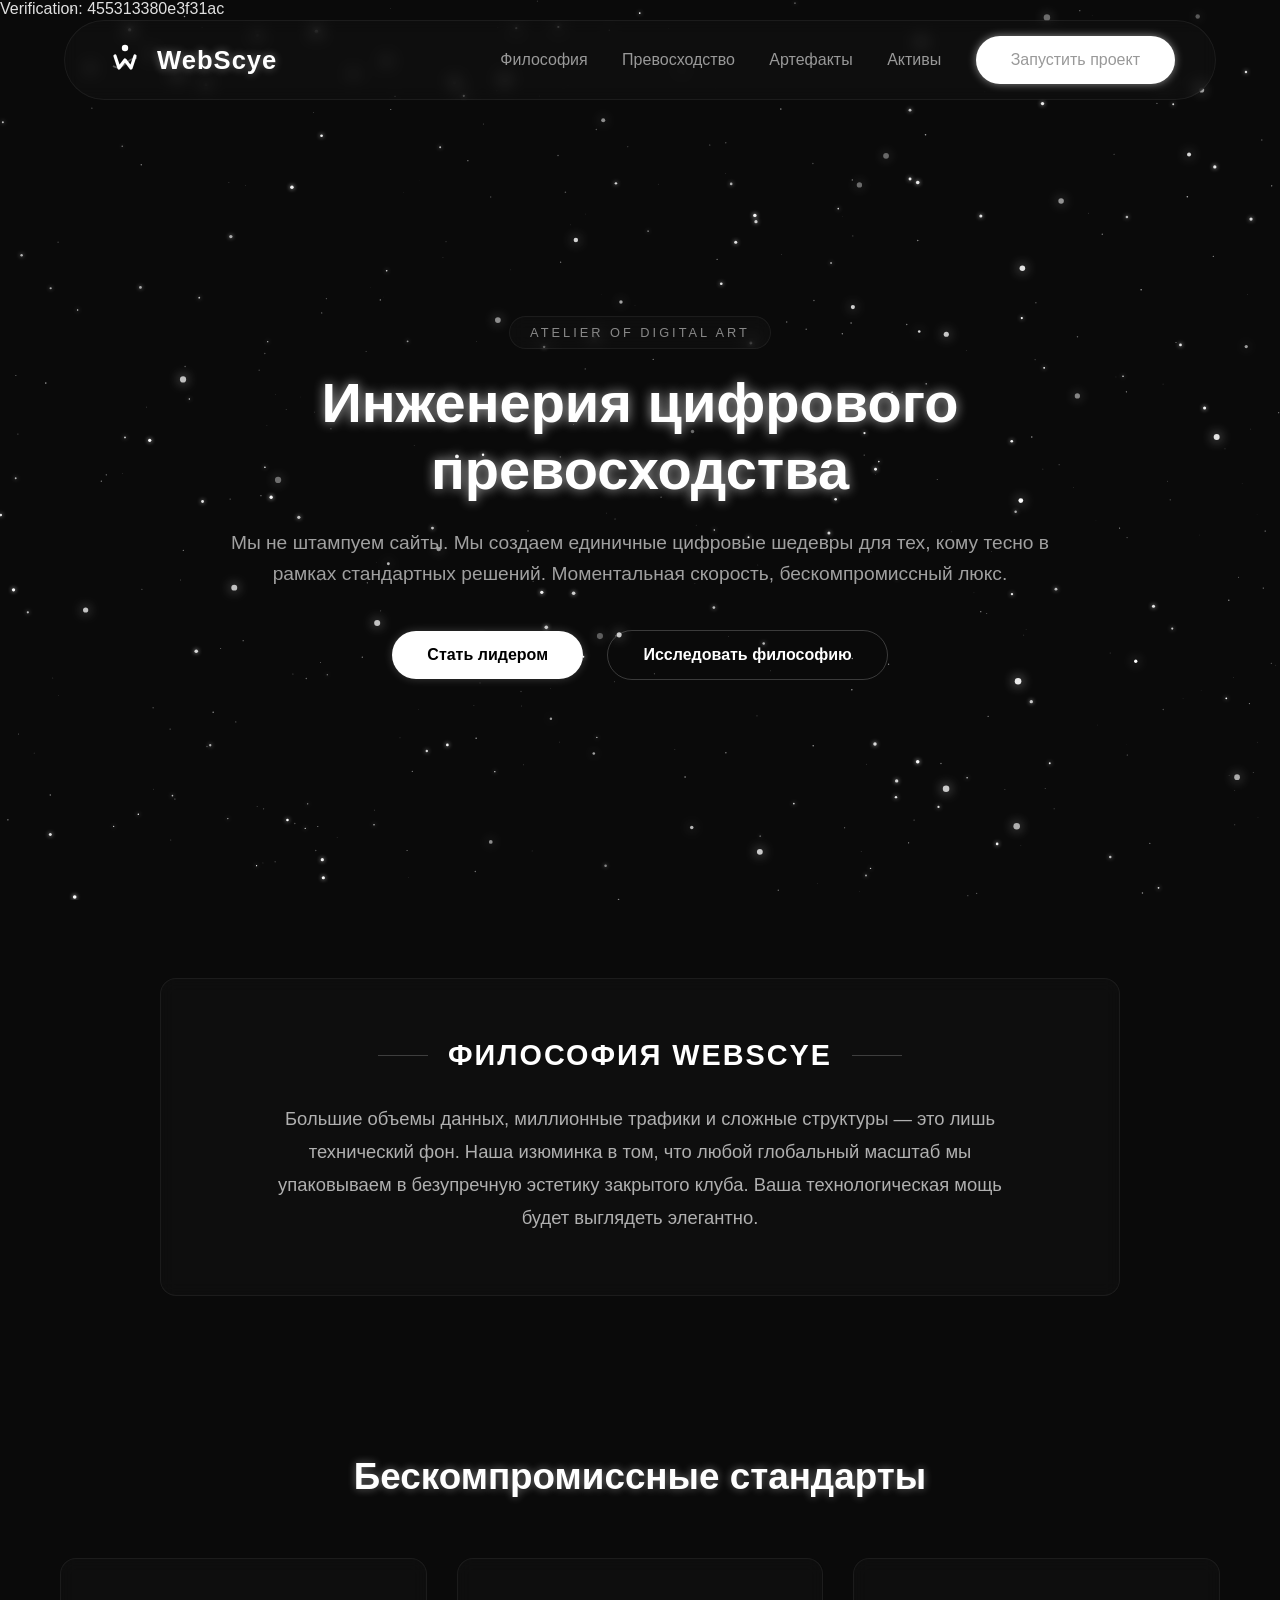
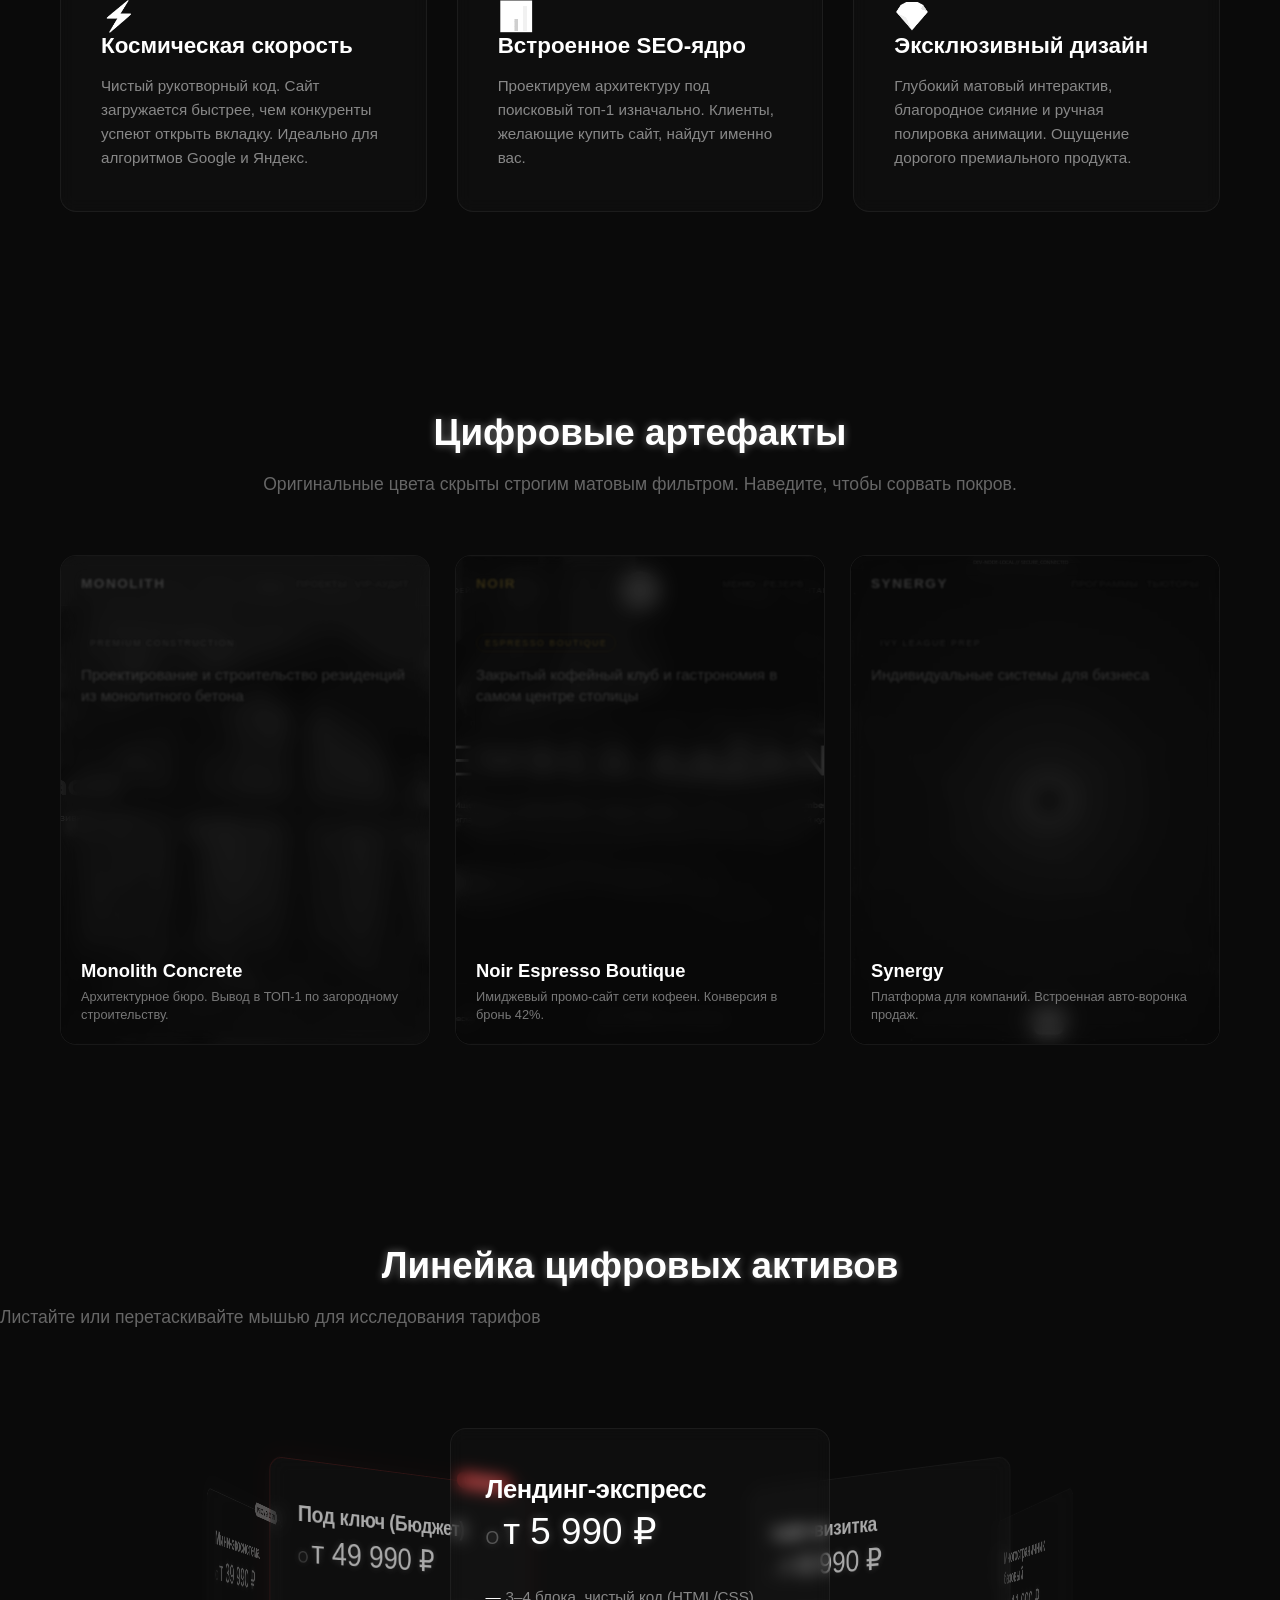
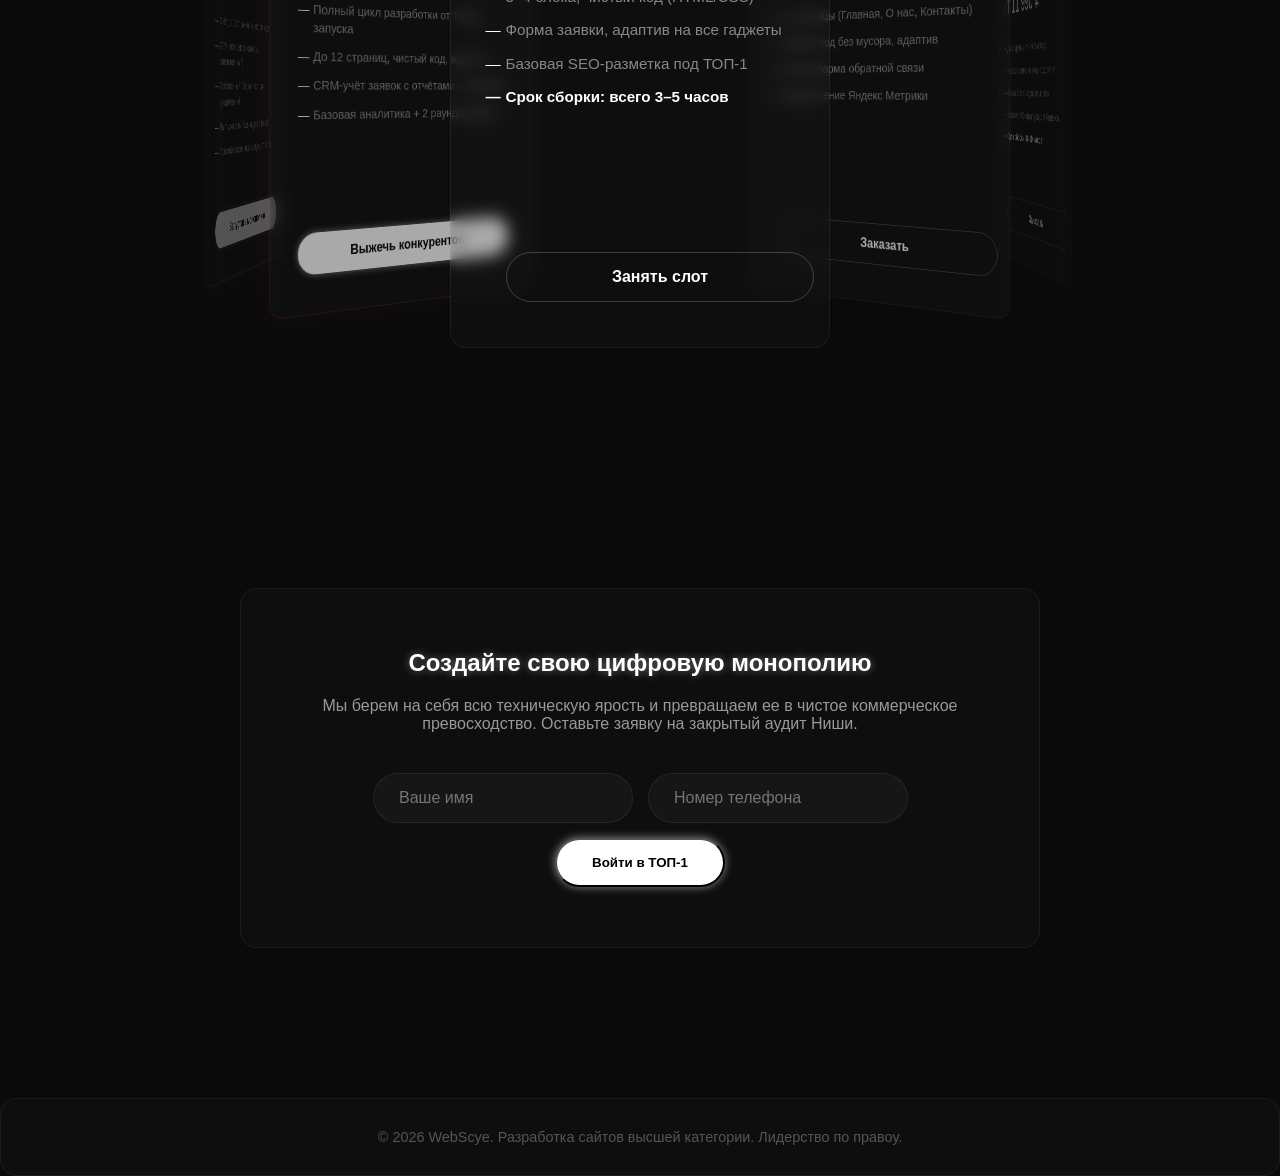
==== index.html @ 0b2039e9 "Update index.html" ====
<!DOCTYPE html>
<html lang="ru">
<head>
    <meta http-equiv="Content-Type" content="text/html; charset=UTF-8">
    <body>Verification: 455313380e3f31ac</body>
    <meta charset="UTF-8">
    <meta name="viewport" content="width=device-width, initial-scale=1.0">
    
    <!-- СВЕРХАГРЕССИВНАЯ SEO ОПТИМИЗАЦИЯ ДЛЯ ВЫХОДА В ТОП-1 -->
    <title>WebScye — Эксклюзивная Разработка Сайтов Premium Класса | Купить Сайт</title>
    <meta name="description" content="Хотите купить сайт люкс-уровня, который выведет вас в ТОП-1? WebScye создает сверхбыстрые, продающие экосистемы с эксклюзивным 3D-дизайном и встроенным SEO. Обойдите конкурентов прямо сейчас.">
    <meta name="keywords" content="купить сайт, заказать сайт, разработка сайтов, премиум веб студия, люкс сайт, WebScye, вебсайт цена, заказать продающий сайт">
    
    <!-- Open Graph для дорогого отображения ссылки в Telegram / WhatsApp -->
    <meta property="og:title" content="WebScye — Инженерия цифрового превосходства">
    <meta property="og:description" content="Штучная разработка сайтов high-end класса с гарантированным выходом в поисковые лидеры.">
    <meta property="og:image" content="https://unsplash.com">
    
    <link rel="stylesheet" href="style.css">
</head>
<body>

    <!-- Люксовый кастомный курсор "Световой Клинок и Черная Дыра" -->
    <div class="flare-cursor" id="singularityCursor">
        <div class="flare-core"></div>
        <div class="flare-spark"></div>
    </div>
    
    <!-- Контейнер для круговых матовых волн при кликах -->
    <div id="clickEffectsContainer"></div>

    <!-- Живой космический фон (управляется через JS) -->
    <canvas id="starsCanvas"></canvas>

    <!-- Фиксированная шапка сайта (Эффект матового стекла) -->
    <header class="header glass">
        <div class="logo-wrapper">
            <!-- Высокотехнологичный векторный логотип WebScye по вашему эскизу -->
            <svg class="logo-svg" viewBox="0 0 100 100" width="40" height="40">
                <circle cx="50" cy="20" r="8" fill="#fff" class="logo-dot" />
                <path d="M25,40 L35,70 L50,50 L65,70 L75,40" stroke="#fff" stroke-width="8" stroke-linecap="round" stroke-linejoin="round" fill="none" />
                <path d="M20,65 Q35,75 50,60 T80,45" stroke="rgba(255,255,255,0.3)" stroke-width="4" fill="none" />
            </svg>
            <span class="logo-text glow-text">WebScye</span>
        </div>
        <nav class="nav">
            <a href="#philosophy">Философия</a>
            <a href="#advantages">Превосходство</a>
            <a href="#portfolio">Артефакты</a>
            <a href="#pricing">Активы</a>
            <a href="#cta" class="btn btn-shiny">Запустить проект</a>
        </nav>
    </header>
    <main>
        <!-- ==========================================================================
           ГЛАВНЫЙ ЭКРАН (HERO SECTION) — ЗАХВАТ ВНИМАНИЯ
           ========================================================================== -->
        <section class="hero">
            <div class="hero-content">
                <span class="brand-badge glass">Atelier of Digital Art</span>
                <h1 class="glow-text-strong">Инженерия цифрового превосходства</h1>
                <p class="subtitle">Мы не штампуем сайты. Мы создаем единичные цифровые шедевры для тех, кому тесно в рамках стандартных решений. Моментальная скорость, бескомпромиссный люкс.</p>
                <div class="hero-buttons">
                    <a href="#cta" class="btn btn-main">Стать лидером</a>
                    <a href="#philosophy" class="btn btn-secondary">Исследовать философию</a>
                </div>
            </div>
        </section>

        <!-- ==========================================================================
           БЛОК-ИЗЮМИНКА: МАНИФЕСТ И МАСШТАБ СКВОЗЬ ПРИЗМУ ЛЮКСА
           ========================================================================== -->
        <section id="philosophy" class="philosophy-section">
            <div class="luxury-manifesto glass">
                <div class="manifesto-header">
                    <span class="line"></span>
                    <h2>Философия WebScye</h2>
                    <span class="line"></span>
                </div>
                <p class="manifesto-text">
                    Большие объемы данных, миллионные трафики и сложные структуры — это лишь технический фон. Наша изюминка в том, что любой глобальный масштаб мы упаковываем в безупречную эстетику закрытого клуба. Ваша технологическая мощь будет выглядеть элегантно.
                </p>
            </div>
        </section>

        <!-- ==========================================================================
           БЛОК ПРЕИМУЩЕСТВ — ДЕМОНСТРАЦИЯ ТЕХНИЧЕСКОГО ПРЕВОСХОДСТВА
           ========================================================================== -->
        <section id="advantages" class="advantages">
            <h2 class="glow-text section-title">Бескомпромиссные стандарты</h2>
            <div class="grid">
                <div class="card glass data-3d">
                    <div class="card-icon icon-bolt"></div>
                    <h3>Космическая скорость</h3>
                    <p>Чистый рукотворный код. Сайт загружается быстрее, чем конкуренты успеют открыть вкладку. Идеально для алгоритмов Google и Яндекс.</p>
                </div>
                <div class="card glass data-3d">
                    <div class="card-icon icon-chart"></div>
                    <h3>Встроенное SEO-ядро</h3>
                    <p>Проектируем архитектуру под поисковый топ-1 изначально. Клиенты, желающие купить сайт, найдут именно вас.</p>
                </div>
                <div class="card glass data-3d">
                    <div class="card-icon icon-diamond"></div>
                    <h3>Эксклюзивный дизайн</h3>
                    <p>Глубокий матовый интерактив, благородное сияние и ручная полировка анимации. Ощущение дорогого премиального продукта.</p>
                </div>
            </div>
        </section>

        <!-- ==========================================================================
           ИНТЕРАКТИВНАЯ ГАЛЕРЕЯ С ЖИВЫМИ МЕНЮ И КАРТИНКАМИ ЧЕРЕЗ SRC
           ========================================================================== -->
        <section id="portfolio" class="portfolio-section">
            <h2 class="glow-text section-title">Цифровые артефакты</h2>
            <p class="section-subtitle">Оригинальные цвета скрыты строгим матовым фильтром. Наведите, чтобы сорвать покров.</p>
            
            <div class="portfolio-grid vertical-luxury">
                
                <!-- КЕЙС 1: СТРОИТЕЛИ -->
                <div class="portfolio-item data-3d-portfolio">
                    <div class="portfolio-wrapper tall-card">
                        <!-- Фоновая картинка элитного дома -->
                        <img src="img/ск-вашдом Б 19850.png" alt="Строительство" class="portfolio-img">
                        <div class="gray-film"></div>
                        
                        <!-- Живое меню поверх картинки -->
                        <div class="live-menu-preview">
                            <div class="menu-demo-header">
                                <span class="demo-logo">MONOLITH</span>
                                <div class="demo-links">
                                    <span>Проекты</span>
                                    <span>VIP-Аудит</span>
                                </div>
                            </div>
                            <div class="menu-demo-body">
                                <span class="demo-tag">Premium Construction</span>
                                <h5>Проектирование и строительство резиденций из монолитного бетона</h5>
                                
                            </div>
                        </div>

                        <div class="portfolio-info">
                            <h4>Monolith Concrete</h4>
                            <p>Архитектурное бюро. Вывод в ТОП-1 по загородному строительству.</p>
                        </div>
                    </div>
                </div>

                <!-- КЕЙС 2: КАФЕ -->
                <div class="portfolio-item data-3d-portfolio">
                    <div class="portfolio-wrapper tall-card">
                        <!-- Фоновая картинка стильного интерьера кафе -->
                        <img src="img/кафе.png" alt="Кафе" class="portfolio-img">
                        <div class="gray-film"></div>
                        
                        <div class="live-menu-preview">
                            <div class="menu-demo-header">
                                <span class="demo-logo" style="color: #d4af37;">NOIR</span>
                                <div class="demo-links">
                                    <span>Меню</span>
                                    <span>Резерв</span>
                                </div>
                            </div>
                            <div class="menu-demo-body">
                                <span class="demo-tag" style="color: #d4af37; border-color: rgba(212,175,55,0.3);">Espresso Boutique</span>
                                <h5>Закрытый кофейный клуб и гастрономия в самом центре столицы</h5>
                                
                            </div>
                        </div>

                        <div class="portfolio-info">
                            <h4>Noir Espresso Boutique</h4>
                            <p>Имиджевый промо-сайт сети кофеен. Конверсия в бронь 42%.</p>
                        </div>
                    </div>
                </div>

                <!-- КЕЙС 3: РЕПЕТИТОРЫ -->
                <div class="portfolio-item data-3d-portfolio">
                    <div class="portfolio-wrapper tall-card">
                        <!-- Фоновая картинка учебного процесса/рабочего места люкс -->
                        <img src="img/система.png" alt="Репетиторы" class="portfolio-img">
                        <div class="gray-film"></div>
                        
                        <div class="live-menu-preview">
                            <div class="menu-demo-header">
                                <span class="demo-logo">SYNERGY</span>
                                <div class="demo-links">
                                    <span>Программы</span>
                                    <span>Тьюторы</span>
                                </div>
                            </div>
                            <div class="menu-demo-body">
                                <span class="demo-tag">Ivy League Prep</span>
                                <h5>Индивидуальные системы для бизнеса</h5>
                                
                            </div>
                        </div>

                        <div class="portfolio-info">
                            <h4>Synergy</h4>
                            <p>Платформа для компаний. Встроенная авто-воронка продаж.</p>
                        </div>
                    </div>
                </div>

            </div>
        </section>



              <!-- ==========================================================================
           3D-КАРУСЕЛЬ ЦЕН НА 10 УНИКАЛЬНЫХ ТАРИФОВ (БЮДЖЕТНАЯ СЕТКА)
           ========================================================================== -->
        <section id="pricing" class="pricing-section">
            <h2 class="glow-text section-title">Линейка цифровых активов</h2>
            <p class="section-subtitle">Листайте или перетаскивайте мышью для исследования тарифов</p>
            
            <div class="carousel-container">
                <div class="carousel-track" id="carouselTrack">
                    
                    <!-- Тариф 1 -->
                    <div class="price-card glass carousel-item">
                        <h3>Лендинг-экспресс</h3>
                        <div class="price-value">от 5 990 ₽</div>
                        <ul class="price-features">
                            <li>3–4 блока, чистый код (HTML/CSS)</li>
                            <li>Форма заявки, адаптив на все гаджеты</li>
                            <li>Базовая SEO‑разметка под ТОП-1</li>
                            <li style="color: #fff; font-weight: 600;">Срок сборки: всего 3–5 часов</li>
                        </ul>
                        <a href="#cta" class="btn btn-secondary">Занять слот</a>
                    </div>

                    <!-- Тариф 2 -->
                    <div class="price-card glass carousel-item">
                        <h3>Сайт‑визитка</h3>
                        <div class="price-value">от 8 990 ₽</div>
                        <ul class="price-features">
                            <li>3 страницы (Главная, О нас, Контакты)</li>
                            <li>Чистый код без мусора, адаптив</li>
                            <li>Умная форма обратной связи</li>
                            <li>Подключение Яндекс Метрики</li>
                        </ul>
                        <a href="#cta" class="btn btn-secondary">Заказать</a>
                    </div>

                    <!-- Тариф 3 -->
                    <div class="price-card glass carousel-item">
                        <h3>Многостраничник базовый</h3>
                        <div class="price-value">от 11 990 ₽</div>
                        <ul class="price-features">
                            <li>До 5 страниц на чистом коде</li>
                            <li>Удобное меню навигации, адаптив</li>
                            <li>Форма сбора входящих заявок</li>
                            <li>Базовая SEO‑структура для Яндекса</li>
                            <li style="color: #fff; font-weight: 600;">Срок сборки: 8–10 часов</li>
                        </ul>
                        <a href="#cta" class="btn btn-secondary">Заказать</a>
                    </div>

                    <!-- Тариф 4 -->
                    <div class="price-card glass carousel-item">
                        <h3>Лендинги 2 в 1</h3>
                        <div class="price-value">от 14 990 ₽</div>
                        <ul class="price-features">
                            <li>Два лендинга (по 3–4 экрана)</li>
                            <li>Чистый код, формы, адаптив</li>
                            <li>Раздельная базовая SEO‑разметка</li>
                            <li>Удобно под разные услуги/товары</li>
                        </ul>
                        <a href="#cta" class="btn btn-secondary">Заказать</a>
                    </div>

                    <!-- Тариф 5 -->
                    <div class="price-card glass carousel-item">
                        <h3>Каталог мини</h3>
                        <div class="price-value">от 17 990 ₽</div>
                        <ul class="price-features">
                            <li>До 20 карточек товаров или услуг</li>
                            <li>Умный мгновенный поиск по названию</li>
                            <li>Удобная постраничная пагинация</li>
                            <li>Выгрузка базы данных из Excel</li>
                            <li>Чистый кастомный код без тяжелых CMS</li>
                        </ul>
                        <a href="#cta" class="btn btn-secondary">Заказать</a>
                    </div>

                    <!-- Тариф 6 -->
                    <div class="price-card glass carousel-item">
                        <h3>Сайт + Простая CRM</h3>
                        <div class="price-value">от 21 990 ₽</div>
                        <ul class="price-features">
                            <li>Многостраничник до 7 страниц</li>
                            <li>Кастомный модуль учёта заявок</li>
                            <li>Сохранение базы лидов в JSON/CSV</li>
                            <li>Статусы «Новый/В работе/Готово»</li>
                            <li>Простая и понятная таблица отчёта</li>
                        </ul>
                        <a href="#cta" class="btn btn-secondary">Заказать</a>
                    </div>

                    <!-- Тариф 7 -->
                    <div class="price-card glass carousel-item">
                        <h3>Пакет 3 лендинга</h3>
                        <div class="price-value">от 26 990 ₽</div>
                        <ul class="price-features">
                            <li>Три лендинга (каждый по 3–4 экрана)</li>
                            <li>Кастомный чистый код, адаптив</li>
                            <li>Формы заявок, базовая SEO-оптимизация</li>
                            <li>Подключение систем веб-аналитики</li>
                        </ul>
                        <a href="#cta" class="btn btn-secondary">Заказать</a>
                    </div>

                    <!-- Тариф 8 -->
                    <div class="price-card glass carousel-item">
                        <h3>Сайт + Telegram</h3>
                        <div class="price-value">от 32 990 ₽</div>
                        <ul class="price-features">
                            <li>Многостраничник до 10 страниц</li>
                            <li>Прямая интеграция по API с Telegram</li>
                            <li>Уведомления о заявках падают в чат</li>
                            <li>Защита от дублей, простая логика</li>
                        </ul>
                        <a href="#cta" class="btn btn-secondary">Заказать</a>
                    </div>

                    <!-- Тариф 9 -->
                    <div class="price-card glass carousel-item premium-tier">
                        <div class="badge-exclusive">Рекомендуем</div>
                        <h3>Мини‑экосистема</h3>
                        <div class="price-value">от 39 990 ₽</div>
                        <ul class="price-features">
                            <li>Сайт до 10 страниц на чистом коде</li>
                            <li>CRM‑учёт заявок (статусы, ответственный)</li>
                            <li>Собственный Telegram‑бот для уведомлений</li>
                            <li>Выгрузка всей базы лидов в Excel</li>
                            <li>Простой встроенный модуль отчётов</li>
                        </ul>
                        <a href="#cta" class="btn btn-main">Запустить монополию</a>
                    </div>

                    <!-- Тариф 10 -->
                    <div class="price-card glass carousel-item Ultimate-tier">
                        <div class="badge-exclusive" style="background: #ff3333; color: #fff;">Ultimate</div>
                        <h3>Под ключ (Бюджет)</h3>
                        <div class="price-value">от 49 990 ₽</div>
                        <ul class="price-features">
                            <li>Полный цикл разработки от ТЗ до запуска</li>
                            <li>До 12 страниц, чистый код, адаптив</li>
                            <li>CRM‑учёт заявок с отчётами + Telegram</li>
                            <li>Базовая аналитика + 2 раунда правок</li>
                        </ul>
                        <a href="#cta" class="btn btn-shiny">Выжечь конкурентов</a>
                    </div>

                </div>
            </div>
        </section>


        <!-- ==========================================================================
           ПРОДАЮЩАЯ ФОРМА ЗАХВАТА ЗАЯВОК (CTA SECTION)
           ========================================================================== -->
        <section id="cta" class="cta-section">
            <div class="cta-box glass">
                <h2 class="glow-text">Создайте свою цифровую монополию</h2>
                <p>Мы берем на себя всю техническую ярость и превращаем ее в чистое коммерческое превосходство. Оставьте заявку на закрытый аудит Ниши.</p>
                <form class="cta-form" onsubmit="event.preventDefault(); alert('Ваш запрос принят. Наш ведущий архитектор свяжется с вами в течение часа.');">
                    <input type="text" placeholder="Ваше имя" required class="glass-input">
                    <input type="tel" placeholder="Номер телефона" required class="glass-input">
                    <button type="submit" class="btn btn-shiny">Войти в ТОП-1</button>
                </form>
            </div>
        </section>
    </main>

    <!-- ==========================================================================
       ПОДВАЛ САЙТА (FOOTER)
       ========================================================================== -->
    <footer class="footer glass">
        <p>&copy; 2026 WebScye. Разработка сайтов высшей категории. Лидерство по правоу.</p>
    </footer>

    <script src="script.js"></script>
</body>
</html>
---- style.css ----
/* ==========================================================================
   1. ГЛОБАЛЬНЫЕ ПРЕМИУМ-СТИЛИ И ПЕРЕМЕННЫЕ
   ========================================================================== */
:root {
    --bg-color: #0a0a0a;              /* Глубокий космический черный */
    --text-color: #e0e0e0;            /* Смягченный белый, чтобы глаза не уставали */
    --glass-bg: rgba(255, 255, 255, 0.02); /* Тончайшая основа матового стекла */
    --glass-border: rgba(255, 255, 255, 0.06); /* Едва заметные дорогие грани */
    --glow-color: rgba(255, 255, 255, 0.4);   /*尊贵柔 инерционное приглушенное сияние */
    --glow-strong: rgba(255, 255, 255, 0.65); /* Сияние для главных акцентов */
}

* {
    margin: 0;
    padding: 0;
    box-sizing: border-box;
    scroll-behavior: smooth;
    font-family: 'Segoe UI', Roboto, Helvetica, Arial, sans-serif;
}

body {
    background-color: var(--bg-color);
    color: var(--text-color);
    overflow-x: hidden;
}

/* ==========================================================================
   2. ЛЮКСОВЫЙ КУРСОР "СВЕТОВОЙ КЛИНОК" И ЭФФЕКТЫ КЛИКА
   ========================================================================== */
@media (pointer: fine) {
    body, a, button, input, .carousel-container, .card, .portfolio-item, .glass-input {
        cursor: none !important; /* На ПК отключаем стандартную стрелку Windows */
    }
}

.flare-cursor {
    position: fixed;
    top: 0;
    left: 0;
    width: 18px;
    height: 18px;
    z-index: 9999;
    pointer-events: none;
    opacity: 0;
    transform: translate(-50%, -50%);
    transition: opacity 0.3s ease, width 0.2s, height 0.2s;
    transform-origin: center center;
    will-change: transform, left, top;
}

/* Угольно-черное ядро-линза */
.flare-core {
    position: absolute;
    top: 0;
    left: 0;
    width: 100%;
    height: 100%;
    background: #000000;
    border: 1px solid rgba(255, 255, 255, 0.8);
    border-radius: 50%;
    box-shadow: 0 0 8px rgba(255, 255, 255, 0.2);
    transition: all 0.25s ease;
}

/* Центральная яркая искра */
.flare-spark {
    position: absolute;
    top: 50%;
    left: 50%;
    width: 4px;
    height: 4px;
    background: #ffffff;
    border-radius: 50%;
    transform: translate(-50%, -50%);
    box-shadow: 0 0 6px #fff, 0 0 12px #fff;
    transition: all 0.25s ease;
}

/* Наведение на кликабельные цели — превращение в ауру фокуса */
.flare-cursor.target-locked {
    width: 35px;
    height: 35px;
}
.flare-cursor.target-locked .flare-core {
    opacity: 0;
    transform: scale(0.5);
}
.flare-cursor.target-locked .flare-spark {
    width: 100%;
    height: 100%;
    background: rgba(255, 255, 255, 0.15);
    border: 1px solid rgba(255, 255, 255, 0.7);
    filter: drop-shadow(0 0 8px rgba(255,255,255,0.4));
}

/* Импульсная матовая волна прелома звезд при клике */
#clickEffectsContainer {
    position: fixed;
    top: 0;
    left: 0;
    width: 100%;
    height: 100%;
    z-index: 9998;
    pointer-events: none;
}
.click-circle-wave {
    position: absolute;
    border: 1px solid rgba(255, 255, 255, 0.4);
    background: rgba(255, 255, 255, 0.02);
    backdrop-filter: blur(3px);
    -webkit-backdrop-filter: blur(3px);
    border-radius: 50%;
    transform: translate(-50%, -50%) scale(0);
    animation: luxuryPulseCircle 0.7s cubic-bezier(0.1, 0.8, 0.25, 1) forwards;
}
@keyframes luxuryPulseCircle {
    0% { width: 0; height: 0; transform: translate(-50%, -50%) scale(0); opacity: 1; }
    100% { width: 160px; height: 160px; transform: translate(-50%, -50%) scale(1); opacity: 0; }
}

/* ==========================================================================
   3. КОНТРАСТНЫЙ КОСМИЧЕСКИЙ ФОН И МАТОВОЕ СТЕКЛО (GLASSMORPHISM)
   ========================================================================== */
#starsCanvas {
    position: fixed;
    top: 0;
    left: 0;
    width: 100%;
    height: 100%;
    z-index: -3;
    pointer-events: none;
    background: #0a0a0a;
}

.glass {
    background: var(--glass-bg);
    backdrop-filter: blur(8px);
    -webkit-backdrop-filter: blur(8px);
    border: 1px solid var(--glass-border);
    border-radius: 16px;
}

.glow-text {
    color: #ffffff;
    text-shadow: 0 0 8px var(--glow-color);
}

.glow-text-strong {
    color: #ffffff;
    text-shadow: 0 0 12px var(--glow-strong);
    font-size: 3.5rem;
    line-height: 1.2;
    font-weight: 800;
}

.brand-badge {
    display: inline-block;
    padding: 8px 20px;
    font-size: 0.8rem;
    text-transform: uppercase;
    letter-spacing: 3px;
    color: #888;
    border-radius: 30px;
    margin-bottom: 20px;
}

/* ==========================================================================
   4. СТРУКТУРНЫЕ КОМПОНЕНТЫ (ШАПКА, ГЛАВНЫЙ ЭКРАН, КНОПКИ)
   ========================================================================== */
.header {
    position: fixed;
    top: 20px;
    left: 50%;
    transform: translateX(-50%);
    width: 90%;
    max-width: 1200px;
    display: flex;
    justify-content: space-between;
    align-items: center;
    padding: 15px 40px;
    z-index: 100;
    border-radius: 50px;
}
.logo-wrapper { display: flex; align-items: center; gap: 12px; }
.logo-text { font-weight: 900; font-size: 1.6rem; letter-spacing: 1px; }
.nav a { color: #999; text-decoration: none; margin-left: 30px; transition: color 0.3s; font-weight: 500; }
.nav a:hover { color: #fff; text-shadow: 0 0 5px #fff; }

.hero { min-height: 100vh; display: flex; align-items: center; justify-content: center; text-align: center; padding: 120px 20px 60px 20px; }
.hero-content { max-width: 850px; }
.subtitle { font-size: 1.2rem; color: #a0a0a0; margin: 25px 0 40px 0; line-height: 1.6; }

/* Дорогие тяжелые кнопки */
.btn { display: inline-block; padding: 15px 35px; border-radius: 50px; text-decoration: none; font-weight: 600; transition: all 0.4s ease; }
.btn-main { background: #fff; color: #000; box-shadow: 0 0 10px rgba(255,255,255,0.2); }
.btn-main:hover { transform: translateY(-4px); box-shadow: 0 0 20px rgba(255,255,255,0.5); }
.btn-secondary { background: transparent; color: #fff; border: 1px solid rgba(255,255,255,0.2); margin-left: 20px; }
.btn-secondary:hover { background: rgba(255,255,255,0.03); border-color: rgba(255,255,255,0.6); transform: translateY(-4px); }
.btn-shiny { background: #fff; color: #000; box-shadow: 0 0 8px rgba(255,255,255,0.5); }
.btn-shiny:hover { box-shadow: 0 0 20px #fff; transform: scale(1.02); }

/* ==========================================================================
   5. МАНФЕСТ ФИЛОСОФИИ КЛУБА И 3D-ПРЕИМУЩЕСТВА
   ========================================================================== */
.philosophy-section { max-width: 1000px; margin: 0 auto; padding: 60px 20px; }
.luxury-manifesto { padding: 60px; text-align: center; }
.manifesto-header { display: flex; align-items: center; justify-content: center; gap: 20px; margin-bottom: 30px; }
.manifesto-header h2 { font-size: 1.8rem; text-transform: uppercase; letter-spacing: 2px; color: #fff; }
.manifesto-header .line { display: inline-block; width: 50px; height: 1px; background: rgba(255,255,255,0.2); }
.manifesto-text { font-size: 1.15rem; line-height: 1.8; color: #b0b0b0; max-width: 750px; margin: 0 auto; }

.advantages { max-width: 1200px; margin: 0 auto; padding: 100px 20px; }
.section-title { text-align: center; font-size: 2.3rem; margin-bottom: 60px; }
.grid { display: grid; grid-template-columns: repeat(auto-fit, minmax(300px, 1fr)); gap: 30px; }

.card { padding: 40px; text-align: left; transform-style: preserve-3d; perspective: 1000px; transition: border-color 0.3s; }
.card:hover { border-color: rgba(255,255,255,0.15); }
.card-icon::before { font-size: 1.8rem; color: #fff; filter: grayscale(1) brightness(2); }
.icon-bolt::before { content: '⚡'; } .icon-chart::before { content: '📊'; } .icon-diamond::before { content: '💎'; }
.card h3 { font-size: 1.4rem; margin-bottom: 15px; color: #fff; }
.card p { color: #888; line-height: 1.6; font-size: 0.95rem; }
/* ==========================================================================
   6. МАСШТАБНЫЕ ЛЮКС-МЕТРИКИ (ОГРАНИЧЕННЫЙ ДОСТУП)
   ========================================================================== */
.scale-section { 
    max-width: 1200px; 
    margin: 0 auto; 
    padding: 100px 20px; 
}
.scale-grid { 
    display: grid; 
    grid-template-columns: repeat(auto-fit, minmax(280px, 1fr)); 
    gap: 40px; 
    margin-top: 40px; 
}
.scale-item { 
    text-align: center; 
    border-right: 1px solid rgba(255,255,255,0.05); 
    padding: 20px; 
}
.scale-item:last-child { 
    border-right: none; 
}
.scale-number { 
    display: block; 
    font-size: 3.5rem; 
    font-weight: 300; 
    color: #fff; 
    text-shadow: 0 0 15px rgba(255,255,255,0.3); 
    margin-bottom: 15px; 
}
.scale-item h4 { 
    font-size: 1.1rem; 
    margin-bottom: 10px; 
    color: #fff; 
    text-transform: uppercase; 
    letter-spacing: 1px; 
}
.scale-item p { 
    color: #777; 
    font-size: 0.9rem; 
    line-height: 1.6; 
    max-width: 240px; 
    margin: 0 auto; 
}

/* ==========================================================================
   7. ГОРИЗОНТАЛЬНАЯ ГАЛЕРЕЯ ЖИВЫХ МЕНЮ (БОК О БОК)
   ========================================================================== */
.portfolio-section { 
    max-width: 1200px; 
    margin: 0 auto; 
    padding: 100px 20px; 
    text-align: center; 
}
.section-subtitle { 
    color: #666; 
    margin-top: -40px; 
    margin-bottom: 60px; 
    font-size: 1.1rem; 
}

/* Принудительно выстраиваем 3 карточки горизонтально в один ряд на ПК */
.portfolio-grid.vertical-luxury {
    display: grid;
    grid-template-columns: repeat(3, 1fr) !important; /* Ровно 3 колонки бок о бок */
    max-width: 1200px;
    margin: 0 auto;
    gap: 25px; /* Аккуратный зазор между боковыми гранями */
}

/* Изящные узкие и вытянутые пропорции глянцевого стиля */
.portfolio-wrapper.tall-card { 
    position: relative; 
    width: 100%; 
    height: 490px; /* Идеальная высота для горизонтального ряда */
    background: #0f0f0f; 
    border-radius: 16px; 
    overflow: hidden; 
    border: 1px solid rgba(255, 255, 255, 0.04); 
}

.portfolio-img { 
    width: 100%; 
    height: 100%; 
    object-fit: cover; 
    transition: transform 0.6s ease, filter 0.6s; 
    filter: grayscale(1); 
}

.gray-film { 
    position: absolute; 
    top: 0; 
    left: 0; 
    width: 100%; 
    height: 100%; 
    background: rgba(20, 20, 20, 0.4); 
    backdrop-filter: blur(10px) brightness(0.7); 
    -webkit-backdrop-filter: blur(10px) brightness(0.7); 
    transition: opacity 0.5s, backdrop-filter 0.5s; 
    z-index: 2; 
}

/* Интерактивные прототипы меню внутри портфолио */
.live-menu-preview {
    position: absolute;
    top: 0;
    left: 0;
    width: 100%;
    height: 100%;
    padding: 20px; /* Чуть уменьшили отступы для компактности в узких картах */
    display: flex;
    flex-direction: column;
    justify-content: flex-start;
    gap: 30px; /* Плотная сборка элементов */
    opacity: 0.15; 
    filter: blur(2px);
    transition: opacity 0.5s ease, filter 0.5s ease;
    z-index: 1;
}
.portfolio-item:hover .live-menu-preview { 
    opacity: 1; 
    filter: blur(0px); 
}

.menu-demo-header {
    display: flex;
    justify-content: space-between;
    align-items: center;
    border-bottom: 1px solid rgba(255,255,255,0.05);
    padding-bottom: 12px;
}
.demo-logo { font-weight: 800; font-size: 0.85rem; letter-spacing: 1.5px; }
.demo-links { display: flex; gap: 8px; }
.demo-links span { font-size: 0.6rem; color: #555; text-transform: uppercase; letter-spacing: 0.5px; }

.menu-demo-body { display: flex; flex-direction: column; align-items: flex-start; text-align: left; gap: 12px; }
.demo-tag { font-size: 0.55rem; text-transform: uppercase; letter-spacing: 1.5px; color: #888; border: 1px solid rgba(255,255,255,0.1); padding: 3px 8px; border-radius: 20px; }
.menu-demo-body h5 { font-size: 0.95rem; line-height: 1.4; color: #ccc; font-weight: 400; }
.demo-btn { background: transparent; border: 1px solid rgba(255,255,255,0.2); color: #fff; padding: 8px 16px; font-size: 0.7rem; border-radius: 30px; font-weight: 600; transition: all 0.3s; }
.demo-btn:hover { background: #fff; color: #000; transform: translateY(-2px); }

.build-menu { background: linear-gradient(180deg, #0f0f0f 0%, #141619 100%); }
.cafe-menu { background: linear-gradient(180deg, #0f0f0f 0%, #161410 100%); }
.tutor-menu { background: linear-gradient(180deg, #0f0f0f 0%, #111418 100%); }

.portfolio-info { position: absolute; bottom: 0; left: 0; width: 100%; padding: 20px; text-align: left; z-index: 3; transform: translateZ(20px); transition: transform 0.5s; }
.portfolio-info h4 { font-size: 1.15rem; color: #fff; margin-bottom: 6px; }
.portfolio-info p { color: #777; font-size: 0.8rem; line-height: 1.4; }

.portfolio-item:hover .portfolio-img { filter: grayscale(0); transform: scale(1.03); }
.portfolio-item:hover .gray-film { opacity: 0; backdrop-filter: blur(0px); -webkit-backdrop-filter: blur(0px); }
.portfolio-item:hover .portfolio-info { transform: translateZ(40px) translateY(-3px); }

/* Мобильный адаптив: на смартфонах они плавно перестроятся обратно в один вертикальный ряд */
@media (max-width: 992px) {
    .portfolio-grid.vertical-luxury { grid-template-columns: 1fr !important; max-width: 400px; }
    .portfolio-wrapper.tall-card { height: 460px; }
}

/* ==========================================================================
   8. ДИСЦИПЛИНИРОВАННЫЕ СТИЛИ 3D-КАРУСЕЛИ ЦЕН (БЕЗ ДЫР И ЗАЗОРОВ)
   ========================================================================== */
.pricing-section { width: 100%; max-width: 100vw; overflow: hidden; padding: 100px 0; position: relative; }
.carousel-container { width: 100%; height: 600px; display: flex; align-items: center; justify-content: center; position: relative; perspective: 1400px; cursor: grab; }
.carousel-container:active { cursor: grabbing; }
.carousel-track { position: absolute; display: flex; align-items: center; justify-content: center; width: 380px; height: 100%; transform-style: preserve-3d; transition: transform 0.5s cubic-bezier(0.165, 0.84, 0.44, 1); }

.carousel-item {
    position: absolute;
    width: 380px;
    padding: 45px 35px;
    height: 520px;
    display: flex;
    flex-direction: column;
    justify-content: flex-start !important; /* Намертво склеиваем элементы к верху */
    gap: 0px !important; /* Полное уничтожение автоматических зазоров flexbox */
    transform-style: preserve-3d;
    backface-visibility: hidden;
    transition: transform 0.5s cubic-bezier(0.165, 0.84, 0.44, 1), opacity 0.5s, border-color 0.3s;
    user-select: none;
}

.premium-tier { border-color: rgba(255, 255, 255, 0.2); box-shadow: 0 0 30px rgba(255, 255, 255, 0.04); }
.Ultimate-tier { border-color: rgba(255, 51, 51, 0.2); box-shadow: 0 0 30px rgba(255, 51, 51, 0.05); }
.badge-exclusive { position: absolute; top: -12px; right: 30px; background: #fff; color: #000; padding: 4px 12px; font-size: 0.7rem; text-transform: uppercase; font-weight: 700; letter-spacing: 1px; border-radius: 20px; z-index: 5; }

/* Склеенный с ценой заголовок тарифа */
.carousel-item h3 {
    font-size: 1.6rem;
    color: #ffffff;
    margin: 0 0 4px 0 !important; 
    padding: 0 !important;
    letter-spacing: -0.5px;
    line-height: 1.2;
}

/* Строгий блок стоимости */
.price-value {
    font-size: 2.3rem; 
    font-weight: 300;
    color: #ffffff;
    text-shadow: 0 0 10px rgba(255, 255, 255, 0.25);
    margin: 0 0 30px 0 !important; /* Отступ только снизу — до списка функций */
    padding: 0 !important;
    display: block;
    line-height: 1.3;
}

/* Маленькая элегантная серая приставка "от" */
.price-value::first-letter {
    font-size: 1.1rem;
    color: #555;
    text-transform: uppercase;
    font-weight: 400;
    margin-right: 4px;
}

.price-features {
    list-style: none;
    margin-bottom: auto !important; /* Умный маркер: сбрасывает кнопку строго в низ карты */
    padding: 0;
}
.price-features li {
    color: #888;
    margin-bottom: 12px;
    font-size: 0.95rem;
    position: relative;
    padding-left: 20px;
    line-height: 1.4;
}
.price-features li::before { content: '—'; position: absolute; left: 0; color: #fff; }

.carousel-item .btn {
    width: 100%;
    text-align: center;
    margin-top: 20px;
}

/* ==========================================================================
   9. ФОРМА ЗАХВАТА, ПОДВАЛ И МОБИЛЬНАЯ АДАПТИВНОСТЬ
   ========================================================================== */
.cta-section { max-width: 1200px; margin: 0 auto; padding: 100px 20px; }
.cta-box { padding: 60px; text-align: center; max-width: 800px; margin: 0 auto; }
.cta-box p { margin: 20px 0 40px 0; color: #999; }
.cta-form { display: flex; gap: 15px; justify-content: center; flex-wrap: wrap; }
.glass-input { background: rgba(255,255,255,0.02); border: 1px solid rgba(255,255,255,0.08); backdrop-filter: blur(5px); padding: 15px 25px; border-radius: 50px; color: #fff; font-size: 1rem; outline: none; min-width: 260px; transition: all 0.3s; }
.glass-input:focus { border-color: rgba(255,255,255,0.4); background: rgba(255,255,255,0.05); }

.footer { text-align: center; padding: 30px; margin-top: 50px; color: #555; font-size: 0.9rem; border-top: 1px solid rgba(255,255,255,0.05); }

@media (max-width: 768px) {
    .glow-text-strong { font-size: 2.2rem; }
    .header { padding: 15px 20px; }
    .nav a { display: none; }
    .nav a.btn { display: inline-block; margin: 0; }
    .hero-buttons { display: flex; flex-direction: column; gap: 15px; align-items: center; }
    .btn-secondary, .btn-main { width: 100%; margin-left: 0; }
    .scale-item { border-right: none; border-bottom: 1px solid rgba(255,255,255,0.05); padding-bottom: 40px; }
    .scale-item:last-child { border-bottom: none; }
    .luxury-manifesto { padding: 30px 20px; }
    .portfolio-grid.vertical-luxury { grid-template-columns: 1fr; }
    .portfolio-wrapper.tall-card { height: 460px; }
    .cta-form { flex-direction: column; }
    .glass-input { width: 100%; }
}
/* Картинка жестко растягивается на всю вытянутую карточку */
.portfolio-img { 
    position: absolute;
    top: 0;
    left: 0;
    width: 100%;
    height: 100%;
    object-fit: cover; 
    z-index: 0; /* Самый нижний слой внутри карты */
    transition: transform 0.6s ease, filter 0.6s; 
    filter: grayscale(1) brightness(0.4); /* Изначально затемняем, чтобы текст читался */
}

/* При наведении картинка становится сочной и цветной */
.portfolio-item:hover .portfolio-img { 
    filter: grayscale(0) brightness(0.6); 
    transform: scale(1.04); 
}

/* Меню позиционируется поверх картинки */
.live-menu-preview {
    position: absolute;
    top: 0;
    left: 0;
    width: 100%;
    height: 100%;
    padding: 20px; 
    display: flex;
    flex-direction: column;
    justify-content: flex-start;
    gap: 30px; 
    opacity: 0.2; /* Едва заметно под матовой серой пленкой */
    filter: blur(1px);
    transition: opacity 0.5s ease, filter 0.5s ease;
    z-index: 3; /* Выше картинки и выше серой пленки */
}

/* Обнуляем градиенты, так как теперь фоном служит картинка */
.build-menu, .cafe-menu, .tutor-menu { background: transparent !important; }
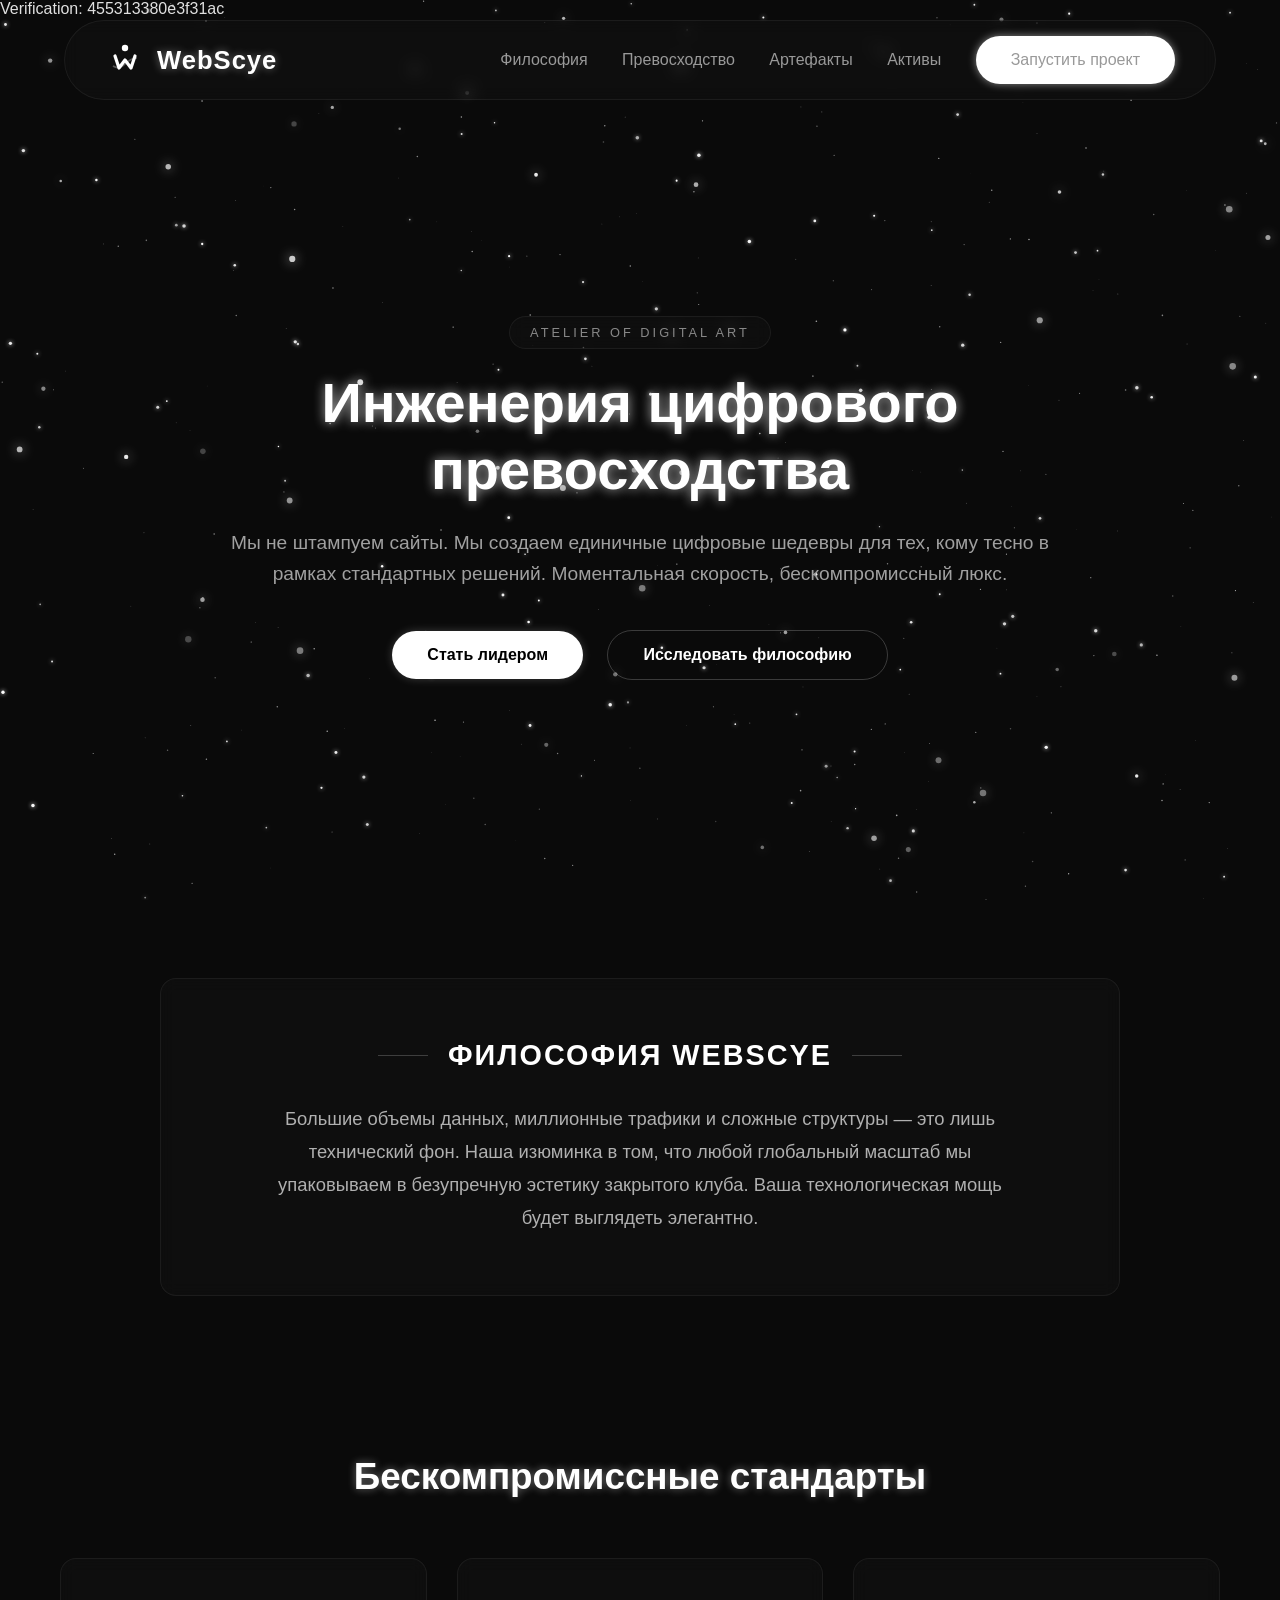
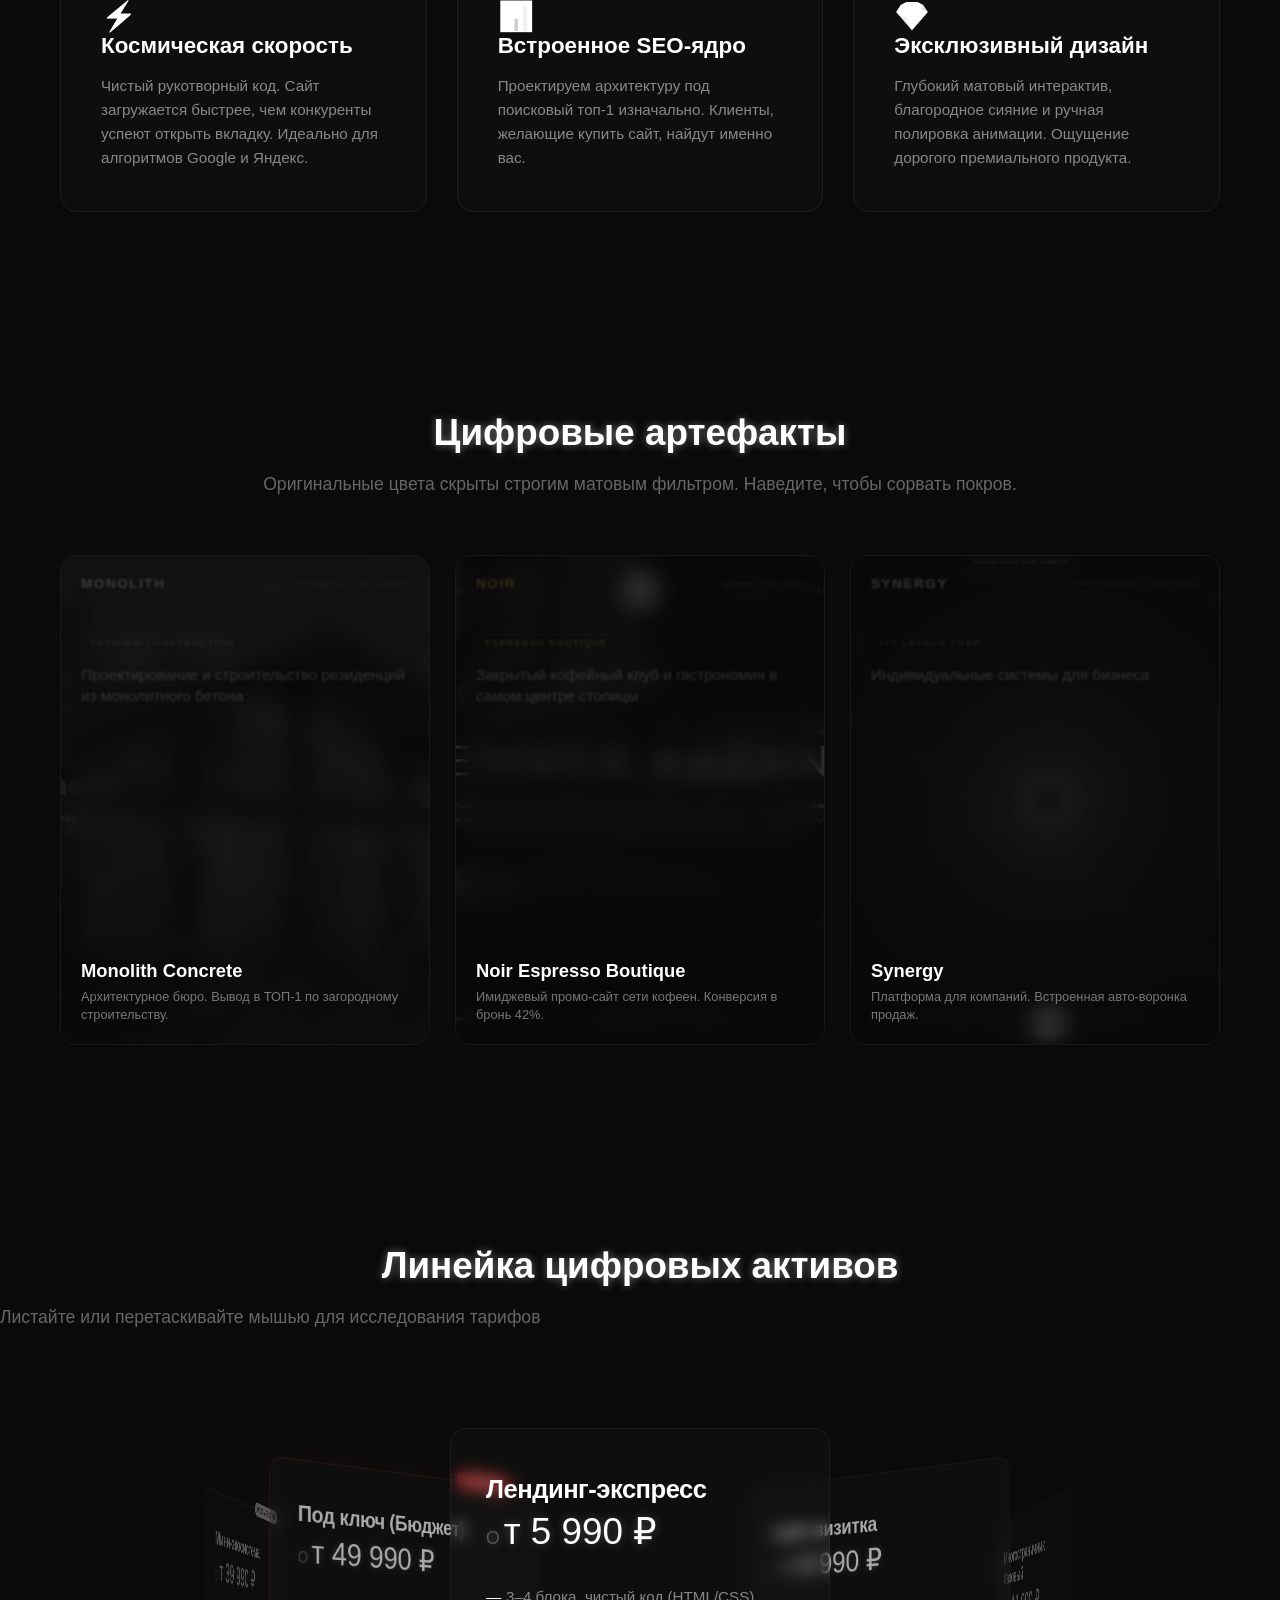
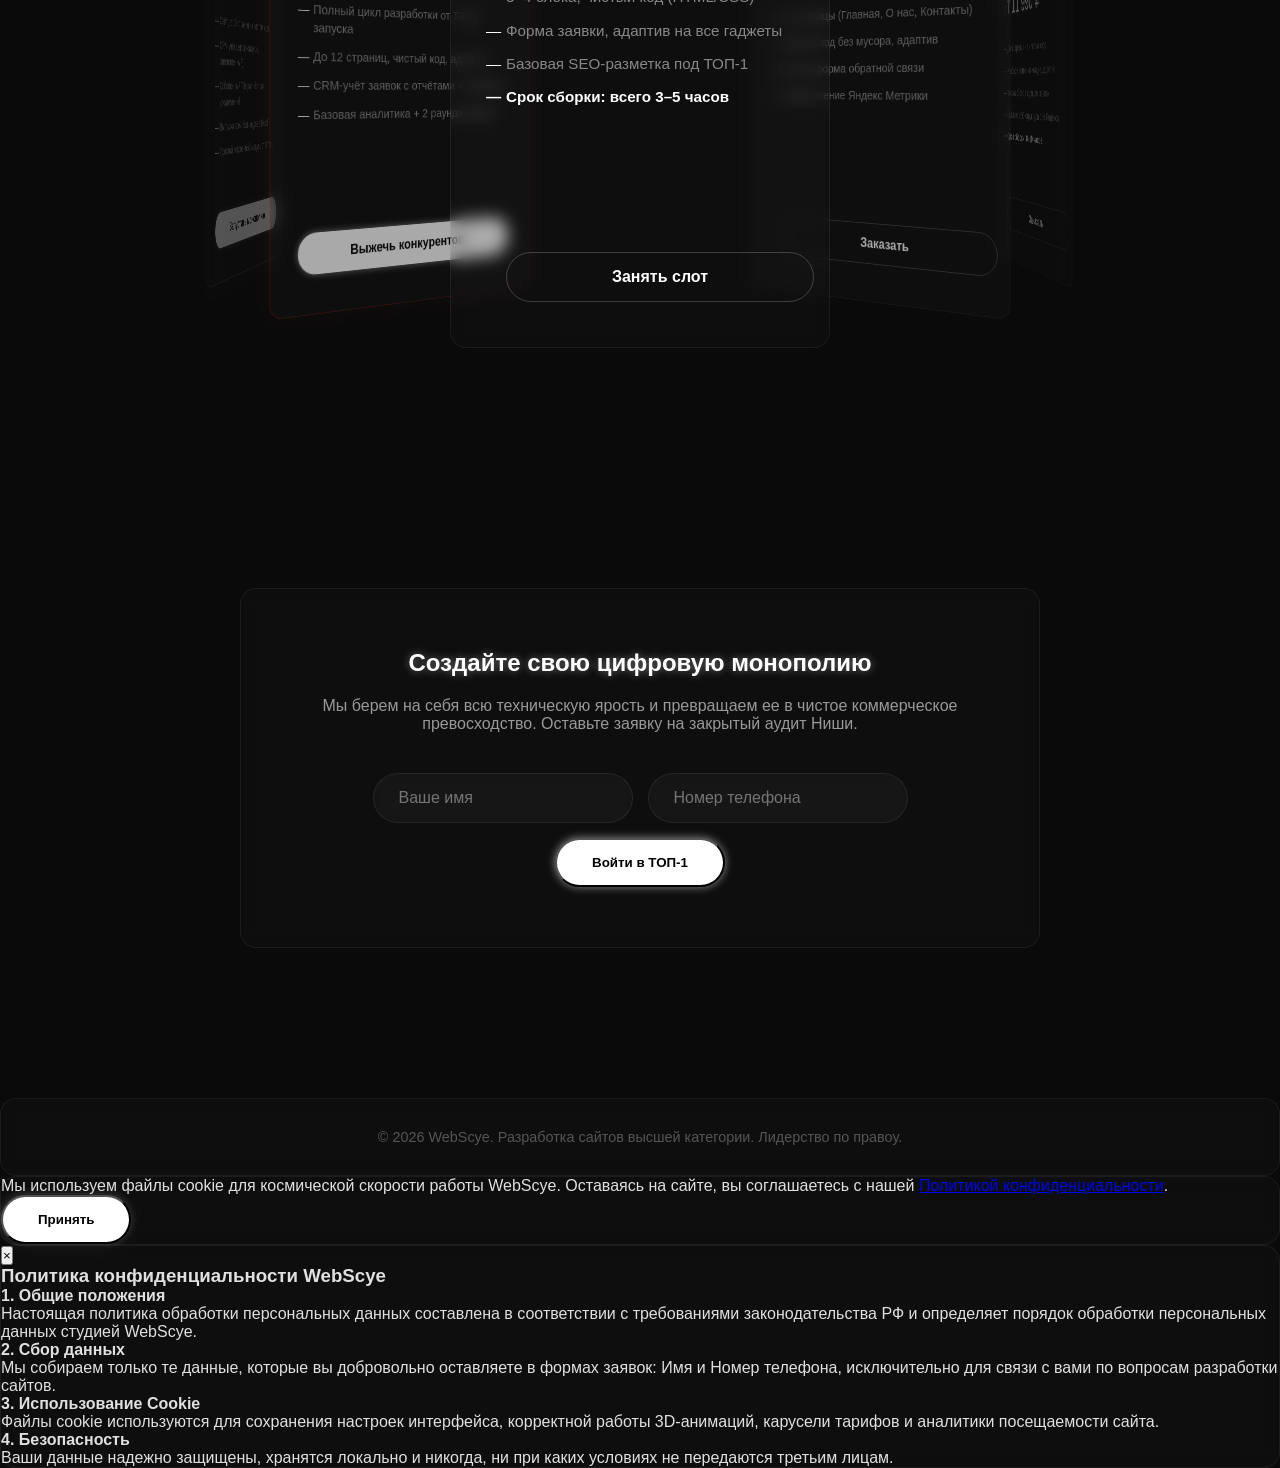
==== commit b7c539fc: "Update index.html" ====
--- a/index.html
+++ b/index.html
@@ -384,5 +384,27 @@
     </footer>
 
     <script src="script.js"></script>
+        <!-- ПРЕМИАЛЬНАЯ ШТОРКА COOKIE И ПОЛИТИКИ КОНФИДЕНЦИАЛЬНОСТИ -->
+    <div id="cookieNotice" class="cookie-banner glass">
+        <div class="cookie-content">
+            <p>Мы используем файлы cookie для космической скорости работы WebScye. Оставаясь на сайте, вы соглашаетесь с нашей <a href="#privacy-policy" onclick="openPrivacyModal(event)">Политикой конфиденциальности</a>.</p>
+            <button onclick="acceptCookies()" class="btn btn-main btn-cookie">Принять</button>
+        </div>
+    </div>
+
+    <!-- МАКСИМАЛЬНО ЧЕТКОЕ МОДАЛЬНОЕ ОКНО С ПОЛИТИКОЙ ДЛЯ СЕО И БАНКОВ -->
+    <div id="privacyModal" class="privacy-modal-overlay">
+        <div class="privacy-modal-box glass">
+            <button onclick="closePrivacyModal()" class="privacy-close-btn">&times;</button>
+            <div class="privacy-modal-body">
+                <h3>Политика конфиденциальности WebScye</h3>
+                <p><strong>1. Общие положения</strong><br>Настоящая политика обработки персональных данных составлена в соответствии с требованиями законодательства РФ и определяет порядок обработки персональных данных студией WebScye.</p>
+                <p><strong>2. Сбор данных</strong><br>Мы собираем только те данные, которые вы добровольно оставляете в формах заявок: Имя и Номер телефона, исключительно для связи с вами по вопросам разработки сайтов.</p>
+                <p><strong>3. Использование Cookie</strong><br>Файлы cookie используются для сохранения настроек интерфейса, корректной работы 3D-анимаций, карусели тарифов и аналитики посещаемости сайта.</p>
+                <p><strong>4. Безопасность</strong><br>Ваши данные надежно защищены, хранятся локально и никогда, ни при каких условиях не передаются третьим лицам.</p>
+            </div>
+        </div>
+    </div>
+
 </body>
 </html>
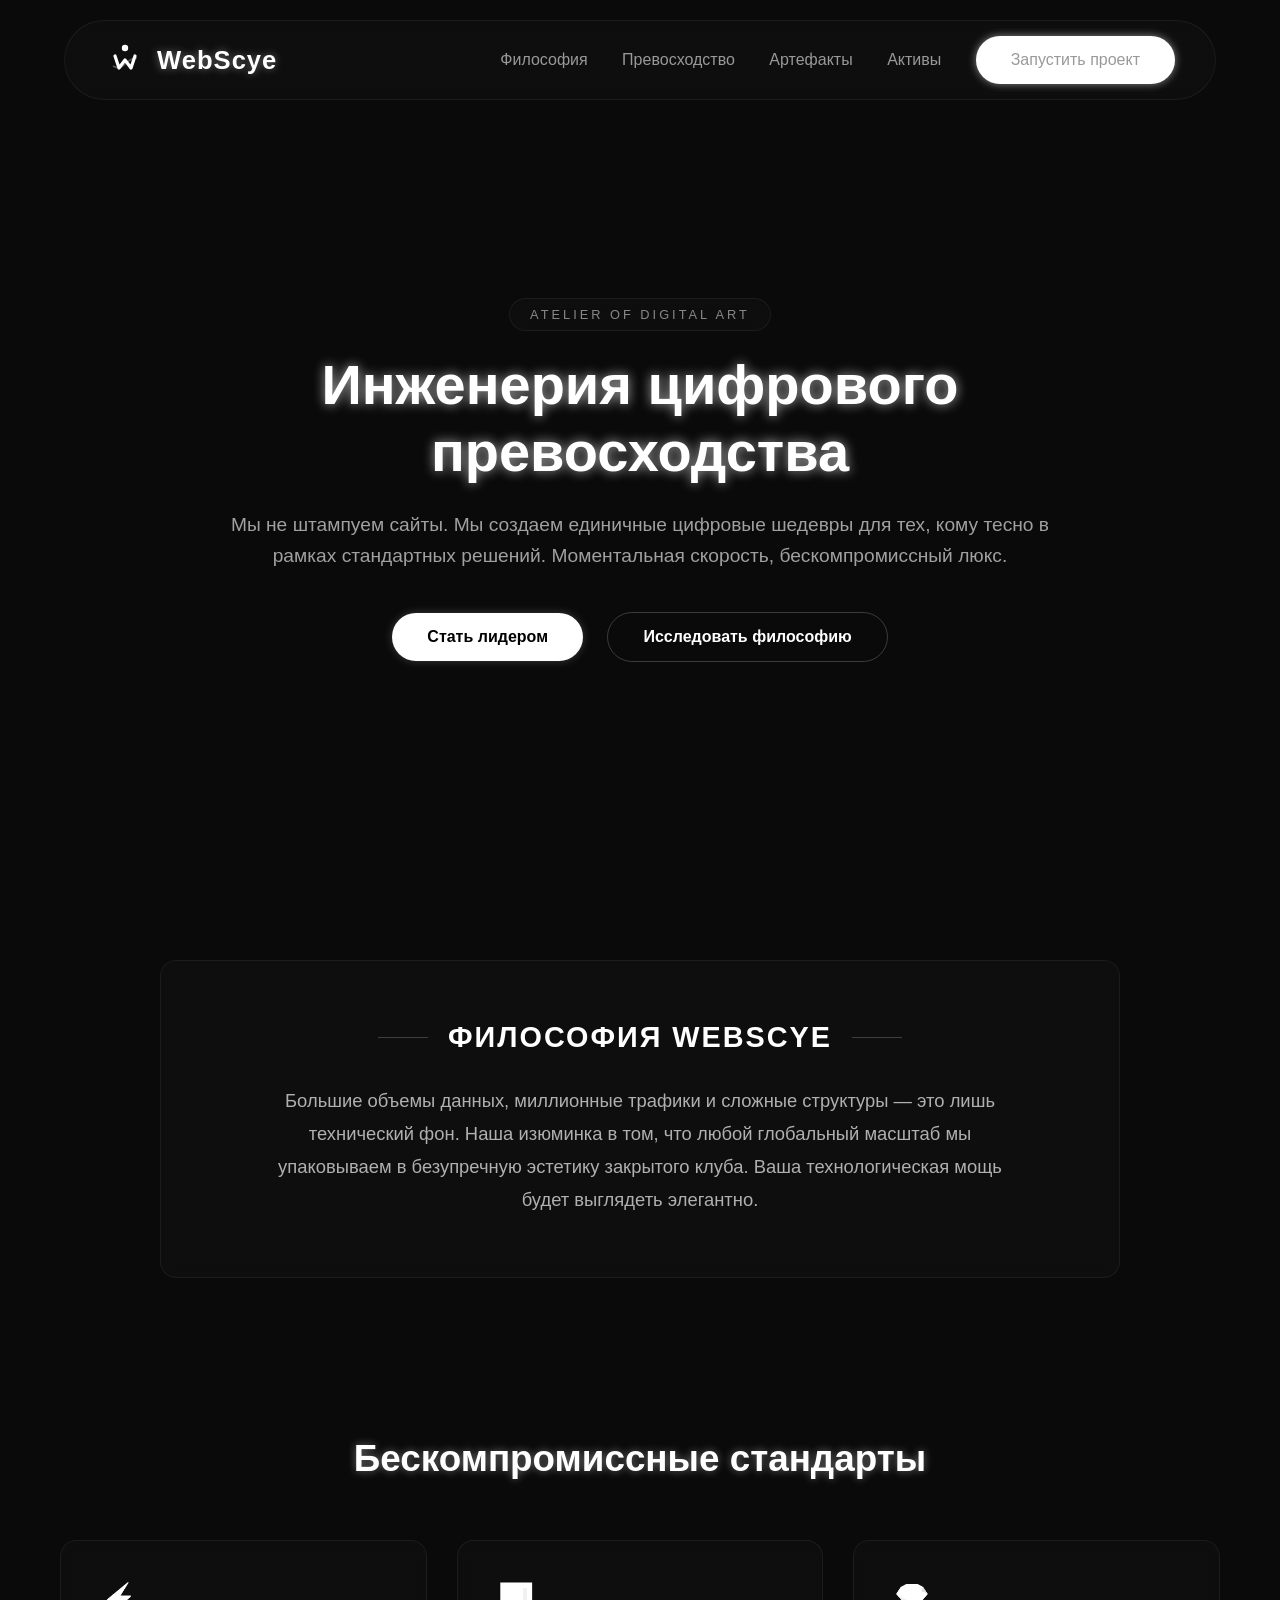
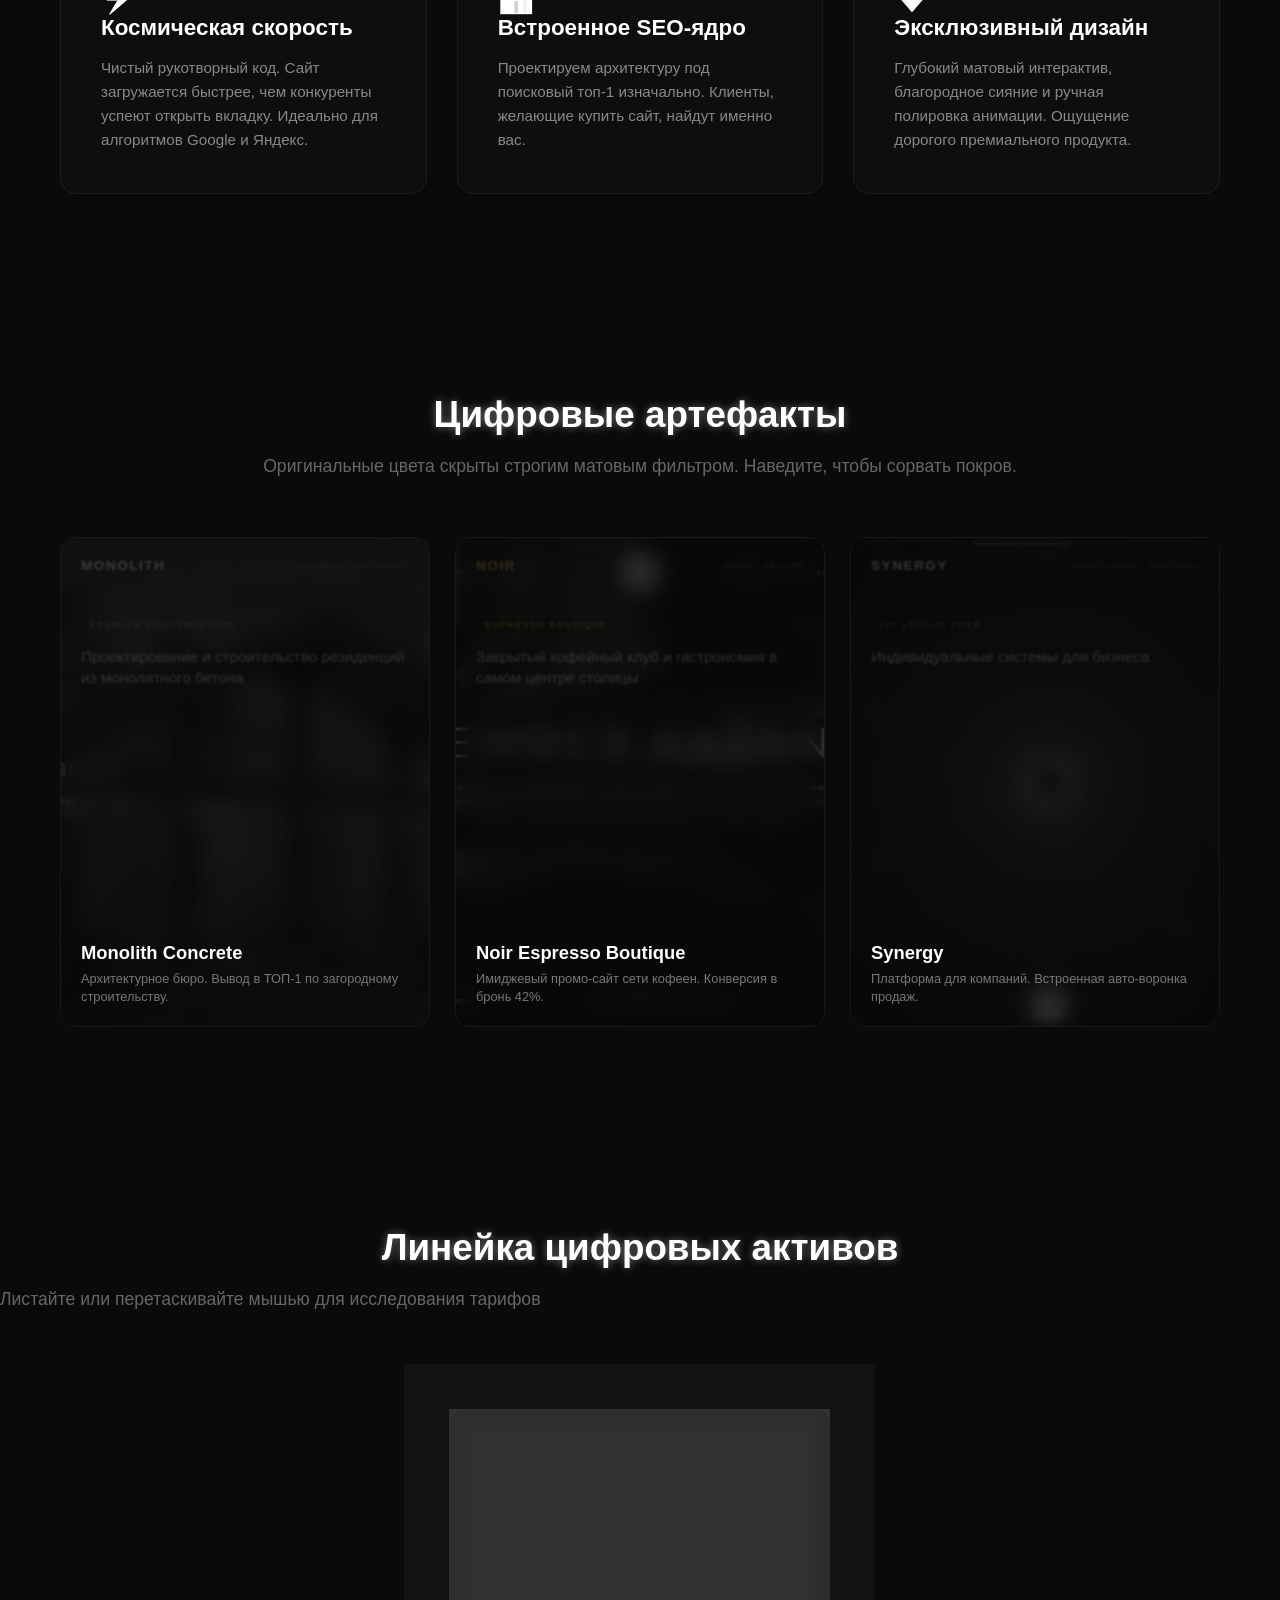
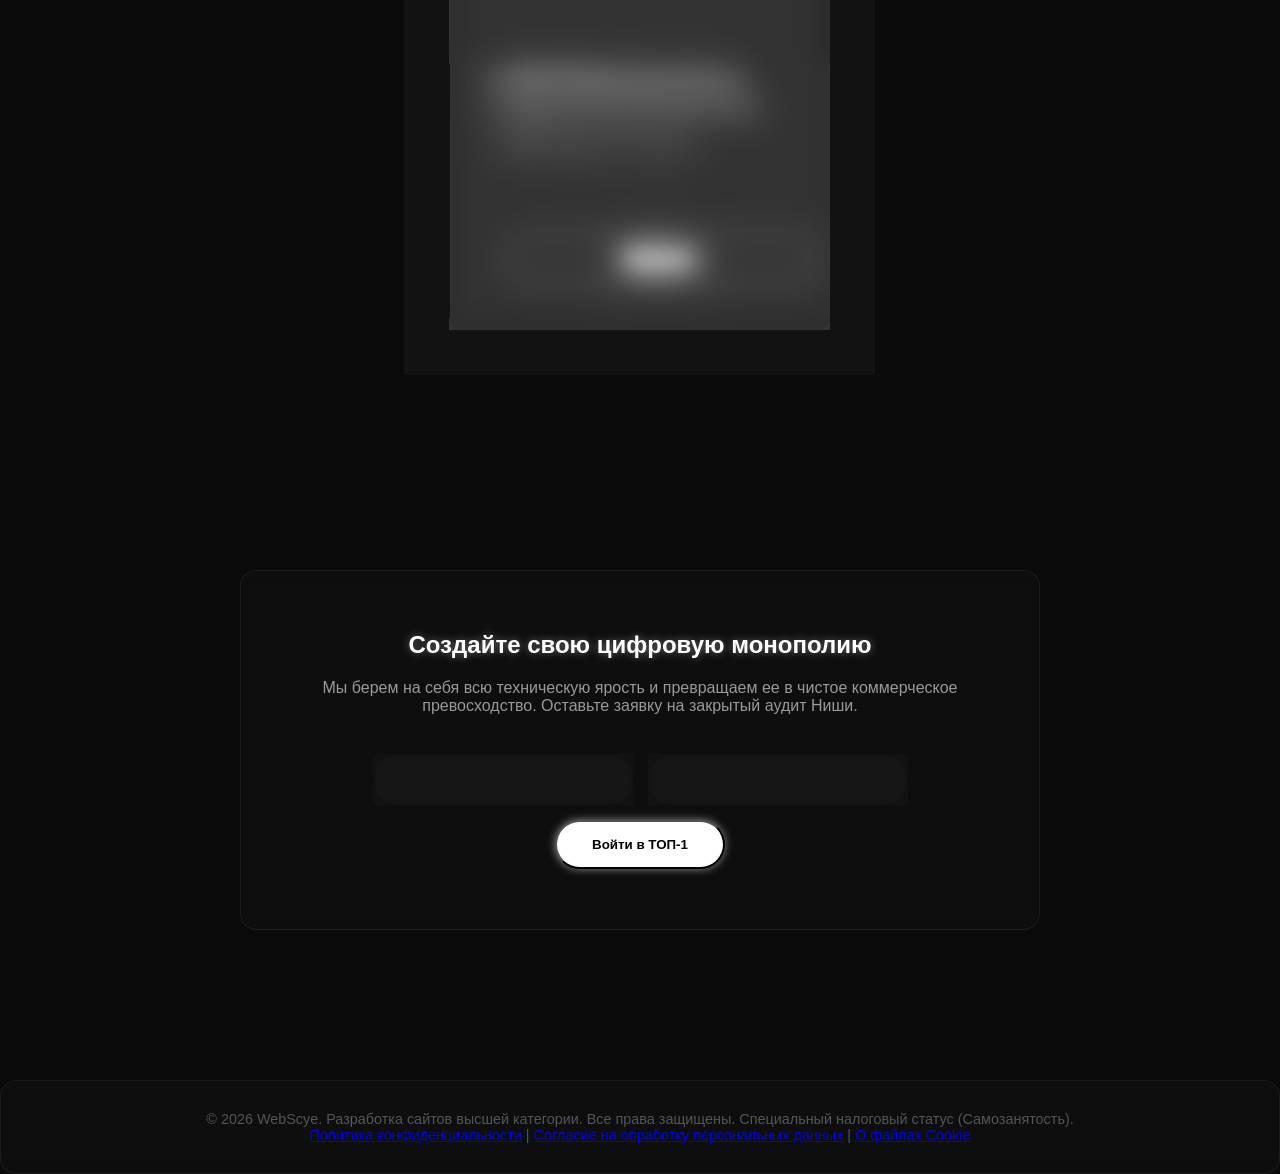
==== commit e32cd7a2: "Update index.html" ====
--- a/index.html
+++ b/index.html
@@ -1,9 +1,9 @@
 <!DOCTYPE html>
 <html lang="ru">
 <head>
-    <meta http-equiv="Content-Type" content="text/html; charset=UTF-8">
-    <body>Verification: 455313380e3f31ac</body>
+
     <meta charset="UTF-8">
+    <meta name="yandex-verification" content="455313380e3f31ac" />
     <meta name="viewport" content="width=device-width, initial-scale=1.0">
     
     <!-- СВЕРХАГРЕССИВНАЯ SEO ОПТИМИЗАЦИЯ ДЛЯ ВЫХОДА В ТОП-1 -->
@@ -376,35 +376,69 @@
         </section>
     </main>
 
-    <!-- ==========================================================================
-       ПОДВАЛ САЙТА (FOOTER)
+      <!-- ==========================================================================
+       ЮРИДИЧЕСКИ КОРРЕКТНЫЙ ПОДВАЛ САЙТА (FOOTER)
        ========================================================================== -->
     <footer class="footer glass">
-        <p>&copy; 2026 WebScye. Разработка сайтов высшей категории. Лидерство по правоу.</p>
+        <div class="footer-content">
+            <p>&copy; 2026 WebScye. Разработка сайтов высшей категории. Все права защищены. Специальный налоговый статус (Самозанятость).</p>
+            <div class="footer-law-links">
+                <a href="#privacy" onclick="openLawModal(event, 'privacy')">Политика конфиденциальности</a>
+                <span class="law-separator">|</span>
+                <a href="#agreement" onclick="openLawModal(event, 'agreement')">Согласие на обработку персональных данных</a>
+                <span class="law-separator">|</span>
+                <a href="#cookies" onclick="openLawModal(event, 'cookies')">О файлах Cookie</a>
+            </div>
+        </div>
     </footer>
 
-    <script src="script.js"></script>
-        <!-- ПРЕМИАЛЬНАЯ ШТОРКА COOKIE И ПОЛИТИКИ КОНФИДЕНЦИАЛЬНОСТИ -->
-    <div id="cookieNotice" class="cookie-banner glass">
-        <div class="cookie-content">
-            <p>Мы используем файлы cookie для космической скорости работы WebScye. Оставаясь на сайте, вы соглашаетесь с нашей <a href="#privacy-policy" onclick="openPrivacyModal(event)">Политикой конфиденциальности</a>.</p>
-            <button onclick="acceptCookies()" class="btn btn-main btn-cookie">Принять</button>
+    <!-- ИНТЕРАКТИВНЫЙ ЮРИДИЧЕСКИЙ ХАБ (МОДАЛЬНОЕ ОКНО С ВКЛАДКАМИ) -->
+    <div id="lawModal" class="privacy-modal-overlay">
+        <div class="privacy-modal-box glass">
+            <button onclick="closeLawModal()" class="privacy-close-btn">&times;</button>
+            
+            <!-- Переключатели вкладок для удобства юристов -->
+            <div class="law-tabs">
+                <button class="law-tab-btn active" id="tab-privacy" onclick="switchLawTab('privacy')">Политика</button>
+                <button class="law-tab-btn" id="tab-agreement" onclick="switchLawTab('agreement')">Согласие 152-ФЗ</button>
+                <button class="law-tab-btn" id="tab-cookies" onclick="switchLawTab('cookies')">Файлы Cookie</button>
+            </div>
+
+            <div class="privacy-modal-body">
+                <!-- Вкладка 1: Политика конфиденциальности -->
+                <div id="content-privacy" class="law-tab-content active">
+                    <h3>Политика обработки персональных данных</h3>
+                    <p><strong>1. Общие положения</strong><br>Настоящая Политика составлена в соответствии с Федеральным законом РФ № 152-ФЗ «О персональных данных» [INDEX]. Студия WebScye (далее — Оператор) ставит важнейшей целью соблюдение прав и свобод человека при обработке его персональных данных.</p>
+                    <p><strong>2. Какие данные мы обрабатываем</strong><br>Оператор имеет право обрабатывать следующие обезличенные и персональные данные, полученные через формы на сайте: имя пользователя, контактный номер телефона, данные файлов cookie.</p>
+                    <p><strong>3. Цели обработки данных</strong><br>Цель обработки персональных данных Пользователя — уточнение деталей заказа, отправка коммерческих предложений, консультирование по вопросам разработки сайтов и оптимизации под ТОП-1.</p>
+                    <p><strong>4. Порядок сбора и хранения</strong><br>Безопасность персональных данных обеспечивается путем реализации правовых, организационных и технических мер. Данные не передаются третьим лицам, за исключением случаев, связанных с исполнением действующего законодательства.</p>
+                </div>
+
+                <!-- Вкладка 2: Согласие на обработку -->
+                <div id="content-agreement" class="law-tab-content">
+                    <h3>Согласие на обработку персональных данных</h3>
+                    <p>Пользователь, отправляя форму заявки на интернет-сайте, обязуется принять настоящее Согласие на обработку персональных данных (далее — Согласие) в соответствии со ст. 9 Федерального закона от 27.07.2006 № 152-ФЗ «О персональных данных» [INDEX].</p>
+                    <p>Принятием Согласия является маркировка соответствующего чекбокса (галочки) в форме обратной связи. Пользователь дает свое согласие Оператору (WebScye) на обработку своих персональных данных со следующими условиями:</p>
+                    <p>— Согласие дается на обработку персональных данных, которые не являются специальными или биометрическими: имя и номер телефона.<br>
+                    — Цель обработки: предоставление ответов на запросы, осуществление обратной связи, ведение переговоров о стоимости услуг разработки.<br>
+                    — Персональные данные обрабатываются до завершения всех этапов переговоров или до отзыва Согласия Пользователем путем отправки письменного уведомления.</p>
+                </div>
+
+                <!-- Вкладка 3: Что такое Куки -->
+                <p></p> <!-- Корректировка разметки -->
+                <div id="content-cookies" class="law-tab-content">
+                    <h3>Положение об использовании файлов Cookie</h3>
+                    <p><strong>Что такое файлы cookie?</strong><br>Cookie (куки) — это небольшие текстовые файлы, которые отправляются в ваш браузер с веб-сайта, который вы посещаете. Они помогают сайту запомнить информацию о вас, например, язык интерфейса или настройки, чтобы вам было удобнее при следующем посещении.</p>
+                    <p><strong>Как мы используем cookie на сайте WebScye:</strong><br>
+                    1. <i>Технические cookie:</i> Необходимы для правильной отрисовки графического движка, плавного хаотичного перемещения 450 звезд фона и удержания карточек 3D-карусели цен в стабильном положении без мерцания интерфейса.<br>
+                    2. <i>Аналитические cookie:</i> Помогают нам фиксировать, по каким ключевым запросам (например, "купить сайт") пользователи приходят из Яндекса, чтобы удерживать наш проект на Первом месте в выдаче.</p>
+                    <p><strong>Управление cookie:</strong><br>Вы можете в любой момент отключить сохранение cookie или удалить уже существующие файлы в настройках своего браузера (Chrome, Safari, Яндекс.Браузер). Однако учтите, что после этого высокотехнологичные 3D-эффекты и кастомный курсор-клинок могут работать некорректно.</p>
+                </div>
+            </div>
         </div>
     </div>
 
-    <!-- МАКСИМАЛЬНО ЧЕТКОЕ МОДАЛЬНОЕ ОКНО С ПОЛИТИКОЙ ДЛЯ СЕО И БАНКОВ -->
-    <div id="privacyModal" class="privacy-modal-overlay">
-        <div class="privacy-modal-box glass">
-            <button onclick="closePrivacyModal()" class="privacy-close-btn">&times;</button>
-            <div class="privacy-modal-body">
-                <h3>Политика конфиденциальности WebScye</h3>
-                <p><strong>1. Общие положения</strong><br>Настоящая политика обработки персональных данных составлена в соответствии с требованиями законодательства РФ и определяет порядок обработки персональных данных студией WebScye.</p>
-                <p><strong>2. Сбор данных</strong><br>Мы собираем только те данные, которые вы добровольно оставляете в формах заявок: Имя и Номер телефона, исключительно для связи с вами по вопросам разработки сайтов.</p>
-                <p><strong>3. Использование Cookie</strong><br>Файлы cookie используются для сохранения настроек интерфейса, корректной работы 3D-анимаций, карусели тарифов и аналитики посещаемости сайта.</p>
-                <p><strong>4. Безопасность</strong><br>Ваши данные надежно защищены, хранятся локально и никогда, ни при каких условиях не передаются третьим лицам.</p>
-            </div>
-        </div>
-    </div>
+
 
 </body>
 </html>
--- a/style.css
+++ b/style.css
@@ -520,6 +520,125 @@
     transition: opacity 0.5s ease, filter 0.5s ease;
     z-index: 3; /* Выше картинки и выше серой пленки */
 }
+/* --- СТИЛИ ДЛЯ COOKIE И ПОЛИТИКИ КОНФИДЕНЦИАЛЬНОСТИ --- */
+.cookie-banner {
+    position: fixed;
+    bottom: -150px; /* Изначально спрятана внизу экрана */
+    left: 50%;
+    transform: translateX(-50%);
+    width: 90%;
+    max-width: 800px;
+    padding: 15px 30px;
+    z-index: 9995; /* Выше контента, но ниже кастомного курсора */
+    border-radius: 30px !important;
+    transition: bottom 0.6s cubic-bezier(0.165, 0.84, 0.44, 1);
+}
+
+.cookie-banner.show {
+    bottom: 25px; /* Плавно выезжает вверх */
+}
+
+.cookie-content {
+    display: flex;
+    justify-content: space-between;
+    align-items: center;
+    gap: 20px;
+}
+
+.cookie-content p {
+    font-size: 0.85rem;
+    color: #aaa !important;
+    line-height: 1.4;
+    text-align: left;
+    margin: 0 !important;
+}
+
+.cookie-content a {
+    color: #fff;
+    text-decoration: underline;
+}
+
+.btn-cookie {
+    padding: 10px 25px !important;
+    font-size: 0.8rem !important;
+    white-space: nowrap;
+    background: #fff !important;
+    color: #000 !important;
+}
+
+/* МОДАЛЬНОЕ ОКНО ПОЛИТИКИ */
+.privacy-modal-overlay {
+    position: fixed;
+    top: 0;
+    left: 0;
+    width: 100vw;
+    height: 100vh;
+    background: rgba(0, 0, 0, 0.6);
+    backdrop-filter: blur(15px); /* Мощный матовый расплыв космоса на фоне */
+    -webkit-backdrop-filter: blur(15px);
+    z-index: 99999; /* Поверх вообще всего сайта */
+    display: flex;
+    align-items: center;
+    justify-content: center;
+    opacity: 0;
+    pointer-events: none;
+    transition: opacity 0.4s ease;
+}
+
+.privacy-modal-overlay.show {
+    opacity: 1;
+    pointer-events: auto;
+}
+
+.privacy-modal-box {
+    width: 90%;
+    max-width: 600px;
+    max-height: 80vh;
+    padding: 40px;
+    position: relative;
+    overflow-y: auto;
+    border-radius: 20px;
+}
+
+.privacy-modal-body {
+    text-align: left;
+}
+
+.privacy-modal-body h3 {
+    font-size: 1.5rem;
+    color: #fff;
+    margin-bottom: 20px;
+}
+
+.privacy-modal-body p {
+    font-size: 0.9rem;
+    color: #aaa;
+    line-height: 1.6;
+    margin-bottom: 15px;
+}
+
+.privacy-close-btn {
+    position: absolute;
+    top: 20px;
+    right: 25px;
+    background: transparent;
+    border: none;
+    color: #666;
+    font-size: 2rem;
+    transition: color 0.3s;
+}
+.privacy-close-btn:hover {
+    color: #fff;
+}
+
+/* Оптимизация для мобилок */
+@media (max-width: 768px) {
+    .cookie-content { flex-direction: column; text-align: center; gap: 15px; }
+    .cookie-content p { text-align: center; }
+    .btn-cookie { width: 100%; }
+    .privacy-modal-box { padding: 25px 20px; }
+}
+
 
 /* Обнуляем градиенты, так как теперь фоном служит картинка */
 .build-menu, .cafe-menu, .tutor-menu { background: transparent !important; }
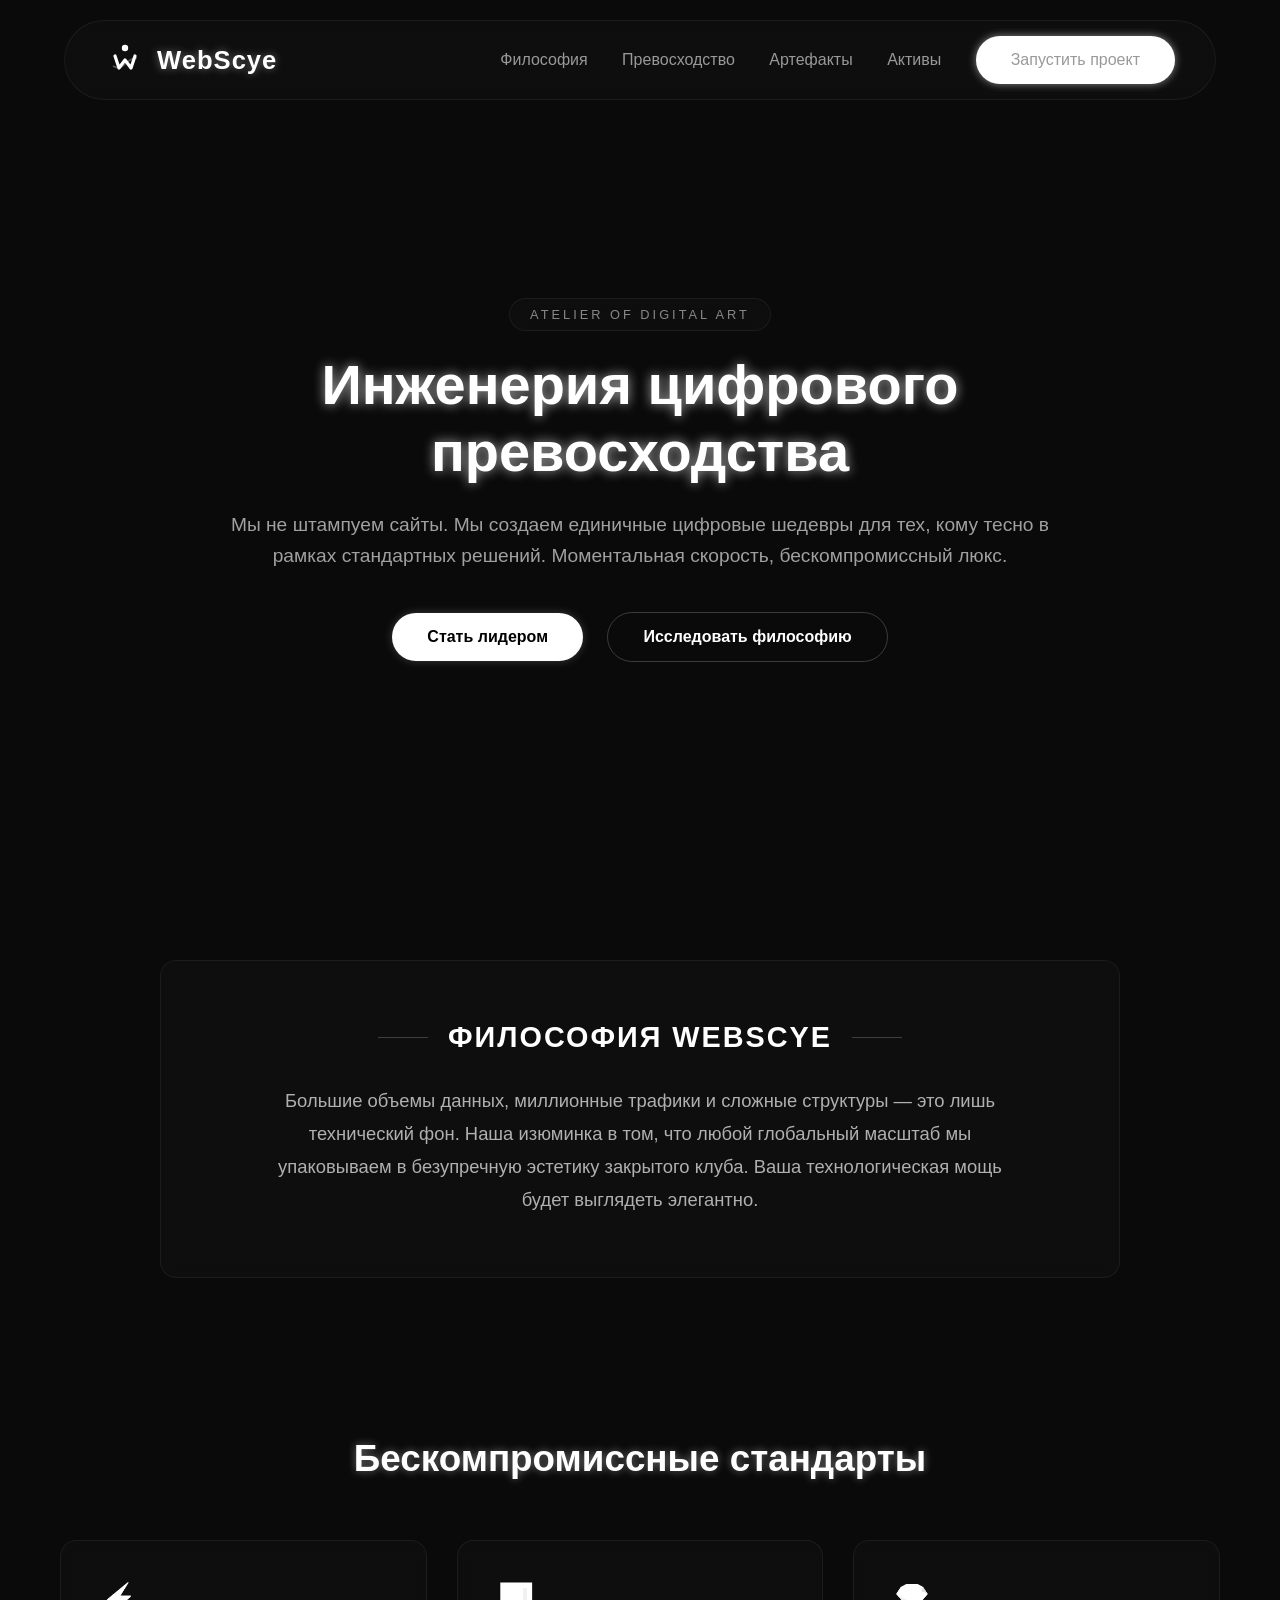
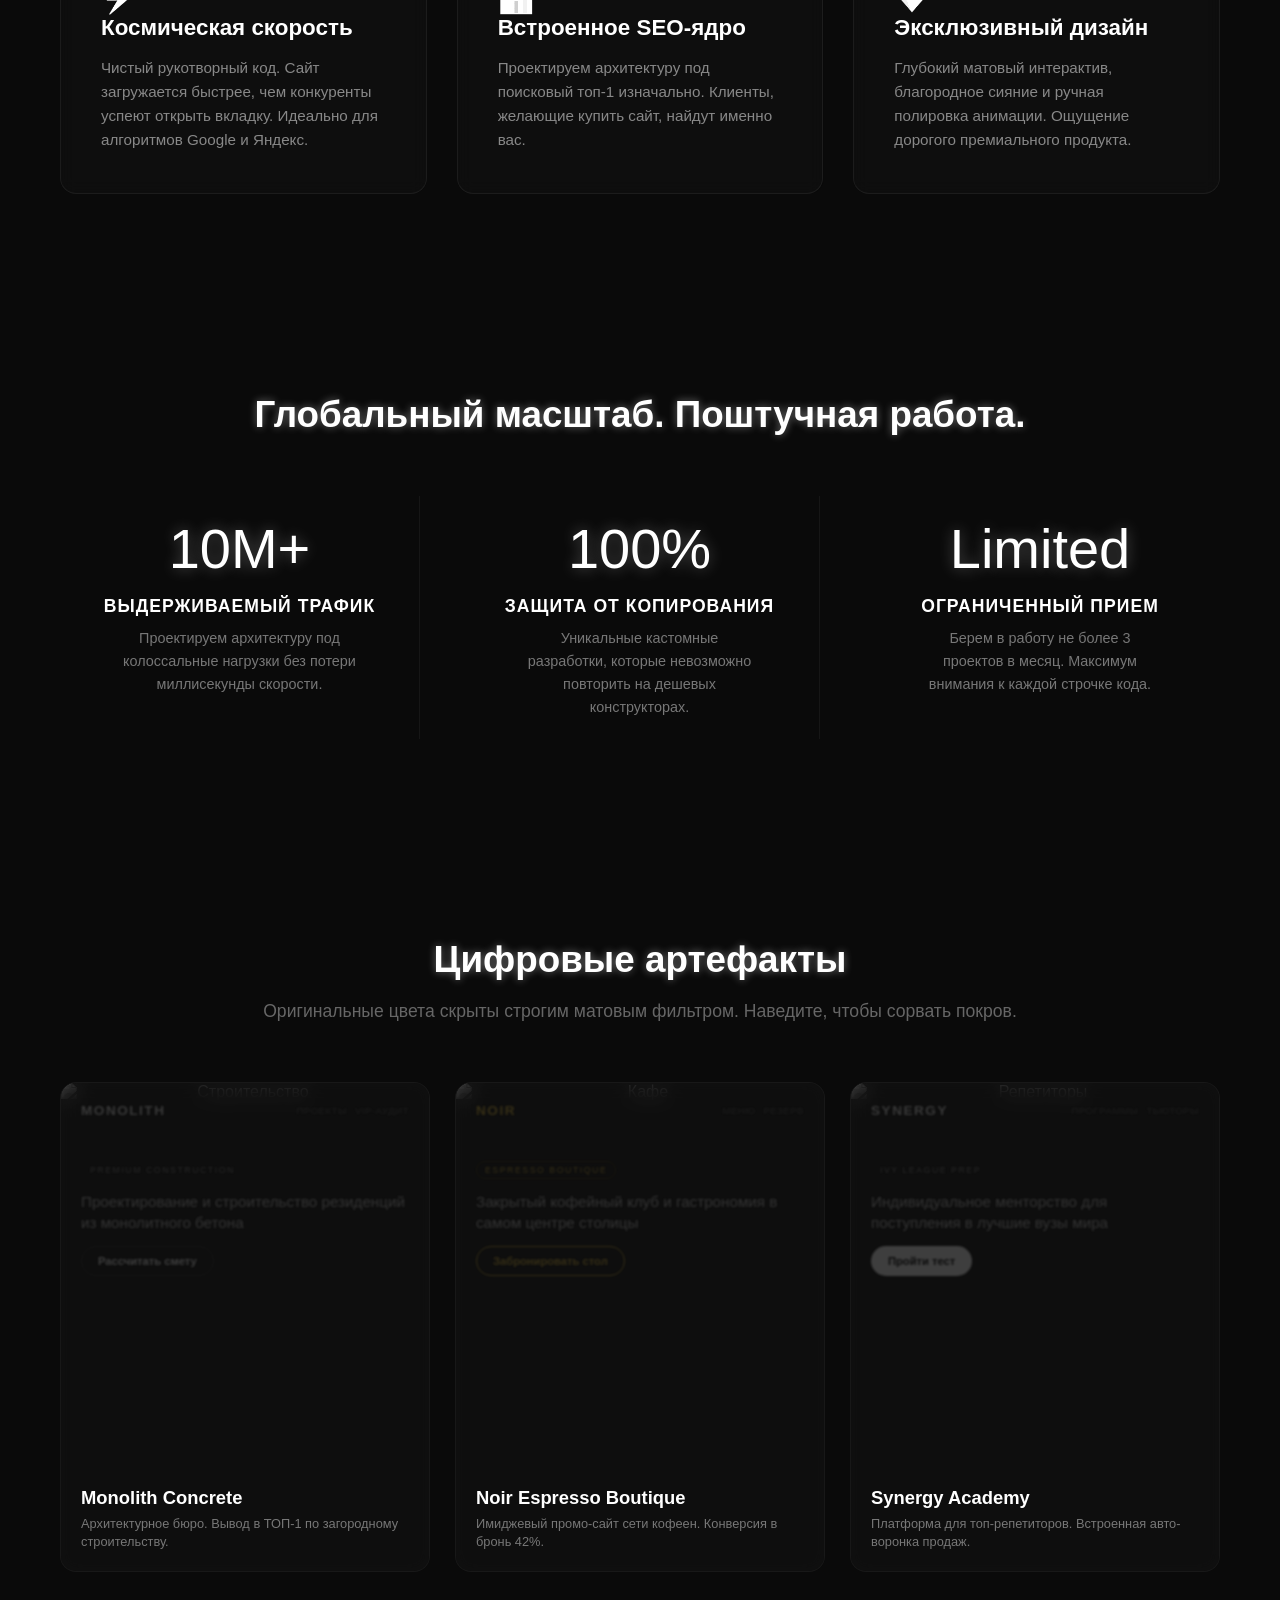
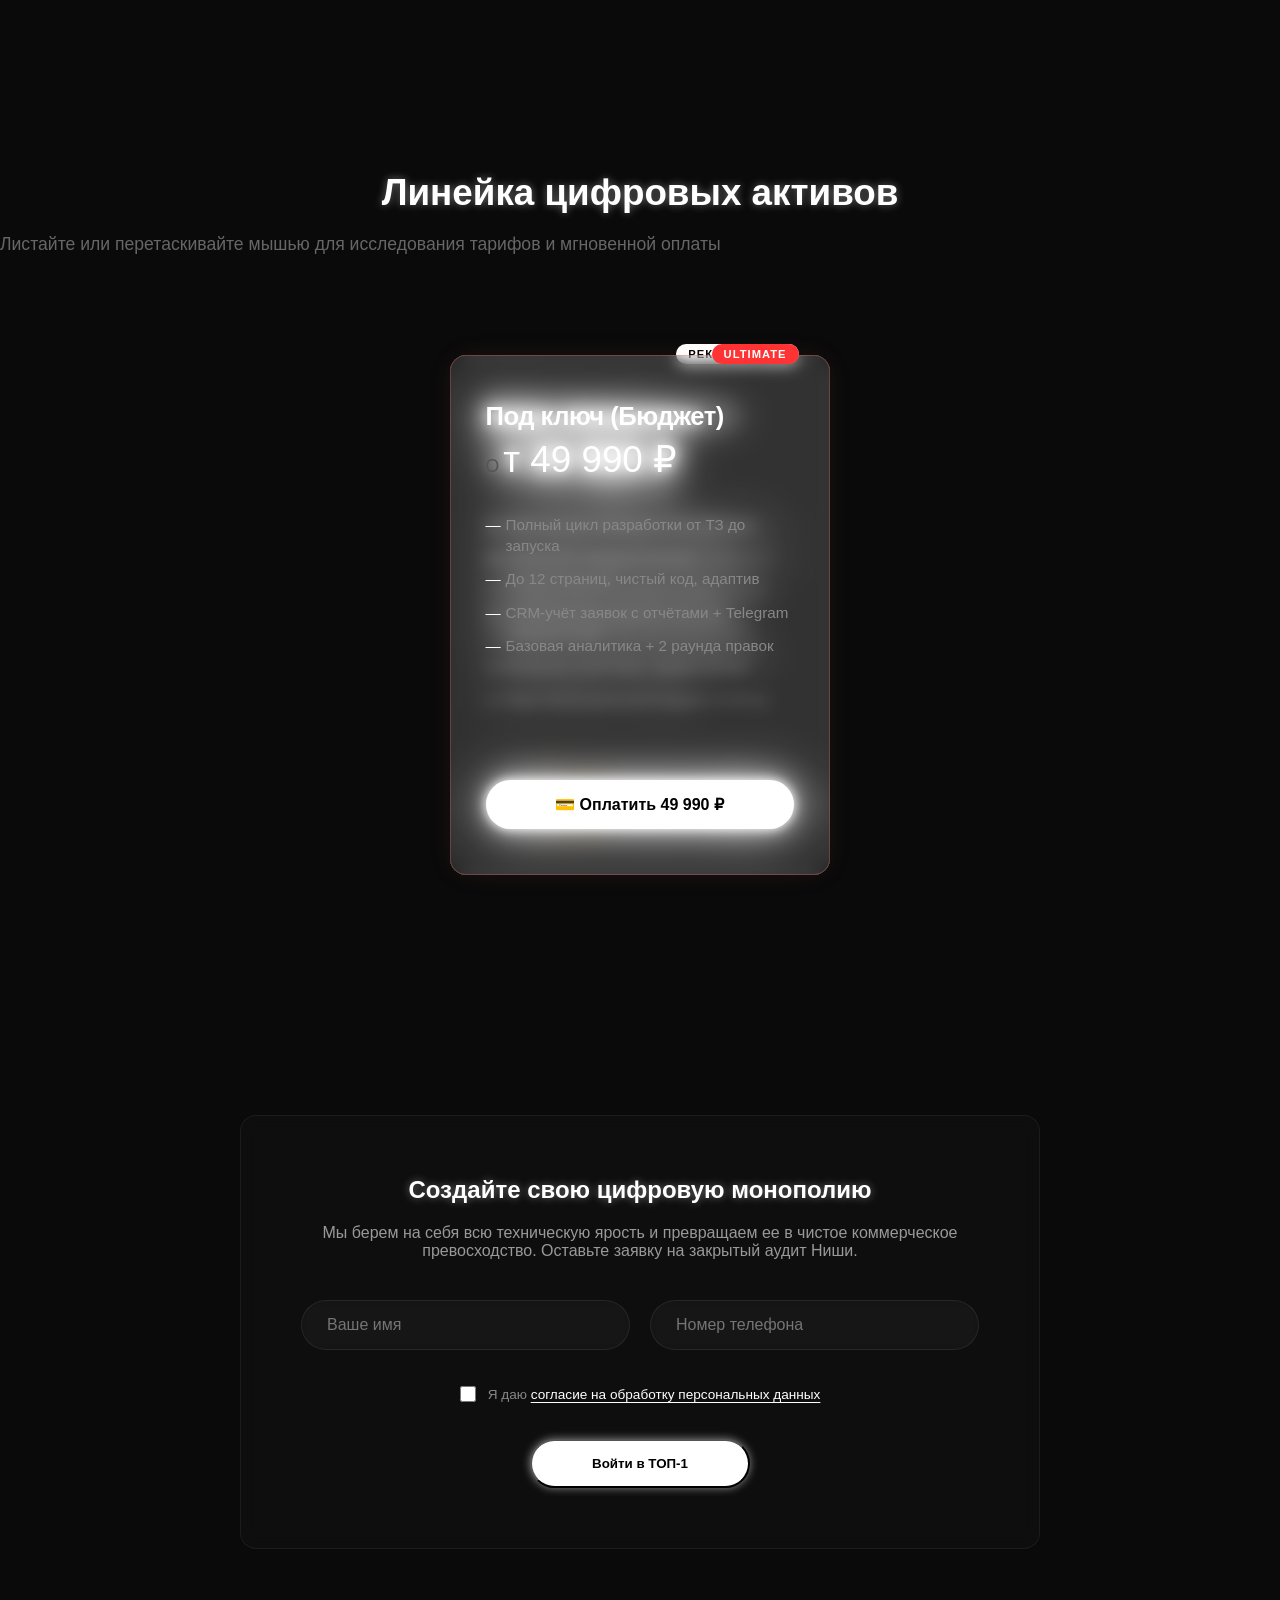
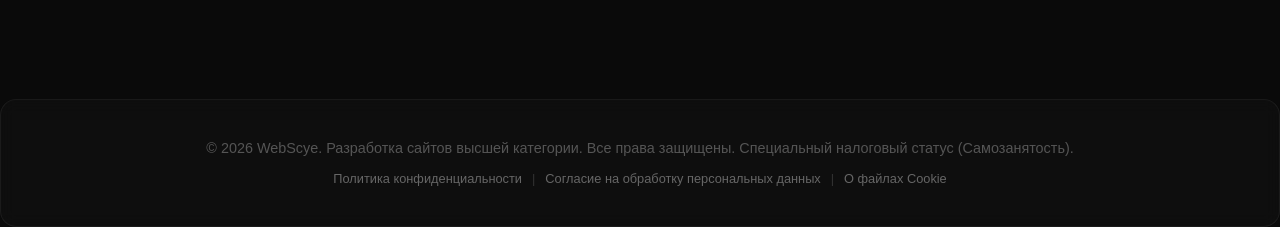
==== commit 1c1e3473: "Update index.html" ====
--- a/index.html
+++ b/index.html
@@ -1,9 +1,7 @@
 <!DOCTYPE html>
 <html lang="ru">
 <head>
-
     <meta charset="UTF-8">
-    <meta name="yandex-verification" content="455313380e3f31ac" />
     <meta name="viewport" content="width=device-width, initial-scale=1.0">
     
     <!-- СВЕРХАГРЕССИВНАЯ SEO ОПТИМИЗАЦИЯ ДЛЯ ВЫХОДА В ТОП-1 -->
@@ -11,6 +9,9 @@
     <meta name="description" content="Хотите купить сайт люкс-уровня, который выведет вас в ТОП-1? WebScye создает сверхбыстрые, продающие экосистемы с эксклюзивным 3D-дизайном и встроенным SEO. Обойдите конкурентов прямо сейчас.">
     <meta name="keywords" content="купить сайт, заказать сайт, разработка сайтов, премиум веб студия, люкс сайт, WebScye, вебсайт цена, заказать продающий сайт">
     
+    <!-- МЕТА-ТЕГ ДЛЯ ПОДТВЕРЖДЕНИЯ ПРАВ В ЯНДЕКС ВЕБМАСТЕРЕ -->
+    <meta name="yandex-verification" content="455313380e3f31ac" />
+
     <!-- Open Graph для дорогого отображения ссылки в Telegram / WhatsApp -->
     <meta property="og:title" content="WebScye — Инженерия цифрового превосходства">
     <meta property="og:description" content="Штучная разработка сайтов high-end класса с гарантированным выходом в поисковые лидеры.">
@@ -35,7 +36,7 @@
     <!-- Фиксированная шапка сайта (Эффект матового стекла) -->
     <header class="header glass">
         <div class="logo-wrapper">
-            <!-- Высокотехнологичный векторный логотип WebScye по вашему эскизу -->
+            <!-- Высокотехнологичный векторный логотип WebScye -->
             <svg class="logo-svg" viewBox="0 0 100 100" width="40" height="40">
                 <circle cx="50" cy="20" r="8" fill="#fff" class="logo-dot" />
                 <path d="M25,40 L35,70 L50,50 L65,70 L75,40" stroke="#fff" stroke-width="8" stroke-linecap="round" stroke-linejoin="round" fill="none" />
@@ -108,37 +109,52 @@
         </section>
 
         <!-- ==========================================================================
-           ИНТЕРАКТИВНАЯ ГАЛЕРЕЯ С ЖИВЫМИ МЕНЮ И КАРТИНКАМИ ЧЕРЕЗ SRC
+           МАСШТАБНЫЕ ЛЮКС-МЕТРИКИ (ОГРАНИЧЕННЫЙ ДОСТУП)
+           ========================================================================== -->
+        <section id="scale" class="scale-section">
+            <h2 class="glow-text section-title">Глобальный масштаб. Поштучная работа.</h2>
+            <div class="scale-grid">
+                <div class="scale-item">
+                    <span class="scale-number">10M+</span>
+                    <h4>Выдерживаемый трафик</h4>
+                    <p>Проектируем архитектуру под колоссальные нагрузки без потери миллисекунды скорости.</p>
+                </div>
+                <div class="scale-item">
+                    <span class="scale-number">100%</span>
+                    <h4>Защита от копирования</h4>
+                    <p>Уникальные кастомные разработки, которые невозможно повторить на дешевых конструкторах.</p>
+                </div>
+                <div class="scale-item">
+                    <span class="scale-number">Limited</span>
+                    <h4>Ограниченный прием</h4>
+                    <p>Берем в работу не более 3 проектов в месяц. Максимум внимания к каждой строчке кода.</p>
+                </div>
+            </div>
+        </section>
+        <!-- ==========================================================================
+           ГОРИЗОНТАЛЬНАЯ ГАЛЕРЕЯ ЖИВЫХ МЕНЮ С КАРТИНКАМИ ЧЕРЕЗ SRC
            ========================================================================== -->
         <section id="portfolio" class="portfolio-section">
             <h2 class="glow-text section-title">Цифровые артефакты</h2>
             <p class="section-subtitle">Оригинальные цвета скрыты строгим матовым фильтром. Наведите, чтобы сорвать покров.</p>
             
             <div class="portfolio-grid vertical-luxury">
-                
-                <!-- КЕЙС 1: СТРОИТЕЛИ -->
+                <!-- Строители -->
                 <div class="portfolio-item data-3d-portfolio">
                     <div class="portfolio-wrapper tall-card">
-                        <!-- Фоновая картинка элитного дома -->
-                        <img src="img/ск-вашдом Б 19850.png" alt="Строительство" class="portfolio-img">
+                        <img src="https://unsplash.com" alt="Строительство" class="portfolio-img">
                         <div class="gray-film"></div>
-                        
-                        <!-- Живое меню поверх картинки -->
                         <div class="live-menu-preview">
                             <div class="menu-demo-header">
                                 <span class="demo-logo">MONOLITH</span>
-                                <div class="demo-links">
-                                    <span>Проекты</span>
-                                    <span>VIP-Аудит</span>
-                                </div>
+                                <div class="demo-links"><span>Проекты</span><span>VIP-Аудит</span></div>
                             </div>
                             <div class="menu-demo-body">
                                 <span class="demo-tag">Premium Construction</span>
                                 <h5>Проектирование и строительство резиденций из монолитного бетона</h5>
-                                
-                            </div>
-                        </div>
-
+                                <button class="demo-btn">Рассчитать смету</button>
+                            </div>
+                        </div>
                         <div class="portfolio-info">
                             <h4>Monolith Concrete</h4>
                             <p>Архитектурное бюро. Вывод в ТОП-1 по загородному строительству.</p>
@@ -146,28 +162,22 @@
                     </div>
                 </div>
 
-                <!-- КЕЙС 2: КАФЕ -->
+                <!-- Кафе -->
                 <div class="portfolio-item data-3d-portfolio">
                     <div class="portfolio-wrapper tall-card">
-                        <!-- Фоновая картинка стильного интерьера кафе -->
-                        <img src="img/кафе.png" alt="Кафе" class="portfolio-img">
+                        <img src="https://unsplash.com" alt="Кафе" class="portfolio-img">
                         <div class="gray-film"></div>
-                        
                         <div class="live-menu-preview">
                             <div class="menu-demo-header">
                                 <span class="demo-logo" style="color: #d4af37;">NOIR</span>
-                                <div class="demo-links">
-                                    <span>Меню</span>
-                                    <span>Резерв</span>
-                                </div>
+                                <div class="demo-links"><span>Меню</span><span>Резерв</span></div>
                             </div>
                             <div class="menu-demo-body">
                                 <span class="demo-tag" style="color: #d4af37; border-color: rgba(212,175,55,0.3);">Espresso Boutique</span>
                                 <h5>Закрытый кофейный клуб и гастрономия в самом центре столицы</h5>
-                                
-                            </div>
-                        </div>
-
+                                <button class="demo-btn" style="border-color: #d4af37; color: #d4af37;">Забронировать стол</button>
+                            </div>
+                        </div>
                         <div class="portfolio-info">
                             <h4>Noir Espresso Boutique</h4>
                             <p>Имиджевый промо-сайт сети кофеен. Конверсия в бронь 42%.</p>
@@ -175,46 +185,37 @@
                     </div>
                 </div>
 
-                <!-- КЕЙС 3: РЕПЕТИТОРЫ -->
+                <!-- Репетиторы -->
                 <div class="portfolio-item data-3d-portfolio">
                     <div class="portfolio-wrapper tall-card">
-                        <!-- Фоновая картинка учебного процесса/рабочего места люкс -->
-                        <img src="img/система.png" alt="Репетиторы" class="portfolio-img">
+                        <img src="https://unsplash.com" alt="Репетиторы" class="portfolio-img">
                         <div class="gray-film"></div>
-                        
                         <div class="live-menu-preview">
                             <div class="menu-demo-header">
                                 <span class="demo-logo">SYNERGY</span>
-                                <div class="demo-links">
-                                    <span>Программы</span>
-                                    <span>Тьюторы</span>
-                                </div>
+                                <div class="demo-links"><span>Программы</span><span>Тьюторы</span></div>
                             </div>
                             <div class="menu-demo-body">
                                 <span class="demo-tag">Ivy League Prep</span>
-                                <h5>Индивидуальные системы для бизнеса</h5>
-                                
-                            </div>
-                        </div>
-
+                                <h5>Индивидуальное менторство для поступления в лучшие вузы мира</h5>
+                                <button class="demo-btn" style="background: #fff; color: #000;">Пройти тест</button>
+                            </div>
+                        </div>
                         <div class="portfolio-info">
-                            <h4>Synergy</h4>
-                            <p>Платформа для компаний. Встроенная авто-воронка продаж.</p>
-                        </div>
-                    </div>
-                </div>
-
-            </div>
-        </section>
-
-
-
-              <!-- ==========================================================================
-           3D-КАРУСЕЛЬ ЦЕН НА 10 УНИКАЛЬНЫХ ТАРИФОВ (БЮДЖЕТНАЯ СЕТКА)
+                            <h4>Synergy Academy</h4>
+                            <p>Платформа для топ-репетиторов. Встроенная авто-воронка продаж.</p>
+                        </div>
+                    </div>
+                </div>
+            </div>
+        </section>
+
+        <!-- ==========================================================================
+           3D-КАРУСЕЛЬ ЦЕН (ТАРИФЫ 1 - 5)
            ========================================================================== -->
         <section id="pricing" class="pricing-section">
             <h2 class="glow-text section-title">Линейка цифровых активов</h2>
-            <p class="section-subtitle">Листайте или перетаскивайте мышью для исследования тарифов</p>
+            <p class="section-subtitle">Листайте или перетаскивайте мышью для исследования тарифов и мгновенной оплаты</p>
             
             <div class="carousel-container">
                 <div class="carousel-track" id="carouselTrack">
@@ -229,7 +230,7 @@
                             <li>Базовая SEO‑разметка под ТОП-1</li>
                             <li style="color: #fff; font-weight: 600;">Срок сборки: всего 3–5 часов</li>
                         </ul>
-                        <a href="#cta" class="btn btn-secondary">Занять слот</a>
+                        <a href="https://yoomoney.ru" target="_blank" class="btn btn-main btn-pay-card">💳 Оплатить 5 990 ₽</a>
                     </div>
 
                     <!-- Тариф 2 -->
@@ -242,7 +243,7 @@
                             <li>Умная форма обратной связи</li>
                             <li>Подключение Яндекс Метрики</li>
                         </ul>
-                        <a href="#cta" class="btn btn-secondary">Заказать</a>
+                        <a href="https://yoomoney.ru" target="_blank" class="btn btn-secondary btn-pay-card">💳 Оплатить 8 990 ₽</a>
                     </div>
 
                     <!-- Тариф 3 -->
@@ -256,7 +257,7 @@
                             <li>Базовая SEO‑структура для Яндекса</li>
                             <li style="color: #fff; font-weight: 600;">Срок сборки: 8–10 часов</li>
                         </ul>
-                        <a href="#cta" class="btn btn-secondary">Заказать</a>
+                        <a href="https://yoomoney.ru" target="_blank" class="btn btn-secondary btn-pay-card">💳 Оплатить 11 990 ₽</a>
                     </div>
 
                     <!-- Тариф 4 -->
@@ -269,23 +270,22 @@
                             <li>Раздельная базовая SEO‑разметка</li>
                             <li>Удобно под разные услуги/товары</li>
                         </ul>
-                        <a href="#cta" class="btn btn-secondary">Заказать</a>
+                        <a href="https://yoomoney.ru" target="_blank" class="btn btn-secondary btn-pay-card">💳 Оплатить 14 990 ₽</a>
                     </div>
 
                     <!-- Тариф 5 -->
                     <div class="price-card glass carousel-item">
-                        <h3>Каталог мини</h3>
+                        <h3>Каталог mini</h3>
                         <div class="price-value">от 17 990 ₽</div>
                         <ul class="price-features">
                             <li>До 20 карточек товаров или услуг</li>
                             <li>Умный мгновенный поиск по названию</li>
                             <li>Удобная постраничная пагинация</li>
                             <li>Выгрузка базы данных из Excel</li>
-                            <li>Чистый кастомный код без тяжелых CMS</li>
-                        </ul>
-                        <a href="#cta" class="btn btn-secondary">Заказать</a>
-                    </div>
-
+                            <li>Чистый кастомный код без CMS</li>
+                        </ul>
+                        <a href="https://yoomoney.ru" target="_blank" class="btn btn-secondary btn-pay-card">💳 Оплатить 17 990 ₽</a>
+                    </div>
                     <!-- Тариф 6 -->
                     <div class="price-card glass carousel-item">
                         <h3>Сайт + Простая CRM</h3>
@@ -297,7 +297,7 @@
                             <li>Статусы «Новый/В работе/Готово»</li>
                             <li>Простая и понятная таблица отчёта</li>
                         </ul>
-                        <a href="#cta" class="btn btn-secondary">Заказать</a>
+                        <a href="https://yoomoney.ru" target="_blank" class="btn btn-secondary btn-pay-card">💳 Оплатить 21 990 ₽</a>
                     </div>
 
                     <!-- Тариф 7 -->
@@ -310,7 +310,7 @@
                             <li>Формы заявок, базовая SEO-оптимизация</li>
                             <li>Подключение систем веб-аналитики</li>
                         </ul>
-                        <a href="#cta" class="btn btn-secondary">Заказать</a>
+                        <a href="https://yoomoney.ru" target="_blank" class="btn btn-secondary btn-pay-card">💳 Оплатить 26 990 ₽</a>
                     </div>
 
                     <!-- Тариф 8 -->
@@ -323,7 +323,7 @@
                             <li>Уведомления о заявках падают в чат</li>
                             <li>Защита от дублей, простая логика</li>
                         </ul>
-                        <a href="#cta" class="btn btn-secondary">Заказать</a>
+                        <a href="https://yoomoney.ru" target="_blank" class="btn btn-secondary btn-pay-card">💳 Оплатить 32 990 ₽</a>
                     </div>
 
                     <!-- Тариф 9 -->
@@ -338,7 +338,7 @@
                             <li>Выгрузка всей базы лидов в Excel</li>
                             <li>Простой встроенный модуль отчётов</li>
                         </ul>
-                        <a href="#cta" class="btn btn-main">Запустить монополию</a>
+                        <a href="https://yoomoney.ru" target="_blank" class="btn btn-main btn-pay-card">💳 Оплатить 39 990 ₽</a>
                     </div>
 
                     <!-- Тариф 10 -->
@@ -352,31 +352,37 @@
                             <li>CRM‑учёт заявок с отчётами + Telegram</li>
                             <li>Базовая аналитика + 2 раунда правок</li>
                         </ul>
-                        <a href="#cta" class="btn btn-shiny">Выжечь конкурентов</a>
-                    </div>
-
-                </div>
-            </div>
-        </section>
-
-
-        <!-- ==========================================================================
-           ПРОДАЮЩАЯ ФОРМА ЗАХВАТА ЗАЯВОК (CTA SECTION)
+                        <a href="https://yoomoney.ru" target="_blank" class="btn btn-shiny btn-pay-card">💳 Оплатить 49 990 ₽</a>
+                    </div>
+                </div>
+            </div>
+        </section>
+
+        <!-- ==========================================================================
+           ПРОДАЮЩАЯ ФОРМА С ГАЛОЧКОЙ ДЛЯ РОСКОМНАДЗОРА
            ========================================================================== -->
         <section id="cta" class="cta-section">
             <div class="cta-box glass">
                 <h2 class="glow-text">Создайте свою цифровую монополию</h2>
                 <p>Мы берем на себя всю техническую ярость и превращаем ее в чистое коммерческое превосходство. Оставьте заявку на закрытый аудит Ниши.</p>
-                <form class="cta-form" onsubmit="event.preventDefault(); alert('Ваш запрос принят. Наш ведущий архитектор свяжется с вами в течение часа.');">
+                <form class="cta-form" onsubmit="event.preventDefault(); handleFormSubmit();">
                     <input type="text" placeholder="Ваше имя" required class="glass-input">
                     <input type="tel" placeholder="Номер телефона" required class="glass-input">
+                    
+                    <div class="privacy-agreement-box">
+                        <label class="checkbox-label">
+                            <input type="checkbox" required id="privacyCheckbox">
+                            <span class="checkbox-text">Я даю <a href="#privacy" onclick="openLawModal(event, 'privacy')">согласие на обработку персональных данных</a></span>
+                        </label>
+                    </div>
+                    
                     <button type="submit" class="btn btn-shiny">Войти в ТОП-1</button>
                 </form>
             </div>
         </section>
     </main>
 
-      <!-- ==========================================================================
+    <!-- ==========================================================================
        ЮРИДИЧЕСКИ КОРРЕКТНЫЙ ПОДВАЛ САЙТА (FOOTER)
        ========================================================================== -->
     <footer class="footer glass">
@@ -396,49 +402,46 @@
     <div id="lawModal" class="privacy-modal-overlay">
         <div class="privacy-modal-box glass">
             <button onclick="closeLawModal()" class="privacy-close-btn">&times;</button>
-            
-            <!-- Переключатели вкладок для удобства юристов -->
             <div class="law-tabs">
                 <button class="law-tab-btn active" id="tab-privacy" onclick="switchLawTab('privacy')">Политика</button>
                 <button class="law-tab-btn" id="tab-agreement" onclick="switchLawTab('agreement')">Согласие 152-ФЗ</button>
                 <button class="law-tab-btn" id="tab-cookies" onclick="switchLawTab('cookies')">Файлы Cookie</button>
             </div>
-
             <div class="privacy-modal-body">
-                <!-- Вкладка 1: Политика конфиденциальности -->
                 <div id="content-privacy" class="law-tab-content active">
                     <h3>Политика обработки персональных данных</h3>
-                    <p><strong>1. Общие положения</strong><br>Настоящая Политика составлена в соответствии с Федеральным законом РФ № 152-ФЗ «О персональных данных» [INDEX]. Студия WebScye (далее — Оператор) ставит важнейшей целью соблюдение прав и свобод человека при обработке его персональных данных.</p>
-                    <p><strong>2. Какие данные мы обрабатываем</strong><br>Оператор имеет право обрабатывать следующие обезличенные и персональные данные, полученные через формы на сайте: имя пользователя, контактный номер телефона, данные файлов cookie.</p>
-                    <p><strong>3. Цели обработки данных</strong><br>Цель обработки персональных данных Пользователя — уточнение деталей заказа, отправка коммерческих предложений, консультирование по вопросам разработки сайтов и оптимизации под ТОП-1.</p>
-                    <p><strong>4. Порядок сбора и хранения</strong><br>Безопасность персональных данных обеспечивается путем реализации правовых, организационных и технических мер. Данные не передаются третьим лицам, за исключением случаев, связанных с исполнением действующего законодательства.</p>
-                </div>
-
-                <!-- Вкладка 2: Согласие на обработку -->
+                    <p><strong>1. Общие положения</strong><br>Настоящая Политика составлена в соответствии с требованиями Федерального закона РФ № 152-ФЗ «О персональных данных» [INDEX]. Студия WebScye ставит важнейшей целью соблюдение прав и свобод человека при обработке его персональных данных.</p>
+                    <p><strong>2. Сбор данных</strong><br>Мы обрабатываем только имя и телефон для связи по вопросам разработки, а также технические данные файлов cookie.</p>
+                </div>
                 <div id="content-agreement" class="law-tab-content">
                     <h3>Согласие на обработку персональных данных</h3>
-                    <p>Пользователь, отправляя форму заявки на интернет-сайте, обязуется принять настоящее Согласие на обработку персональных данных (далее — Согласие) в соответствии со ст. 9 Федерального закона от 27.07.2006 № 152-ФЗ «О персональных данных» [INDEX].</p>
-                    <p>Принятием Согласия является маркировка соответствующего чекбокса (галочки) в форме обратной связи. Пользователь дает свое согласие Оператору (WebScye) на обработку своих персональных данных со следующими условиями:</p>
-                    <p>— Согласие дается на обработку персональных данных, которые не являются специальными или биометрическими: имя и номер телефона.<br>
-                    — Цель обработки: предоставление ответов на запросы, осуществление обратной связи, ведение переговоров о стоимости услуг разработки.<br>
-                    — Персональные данные обрабатываются до завершения всех этапов переговоров или до отзыва Согласия Пользователем путем отправки письменного уведомления.</p>
-                </div>
-
-                <!-- Вкладка 3: Что такое Куки -->
-                <p></p> <!-- Корректировка разметки -->
+                    <p>Пользователь, отправляя форму заявки, соглашается на автоматизированную и ручную обработку своих данных (имя, телефон) Оператором WebScye для ведения деловых переговоров и оказания услуг по ст. 9 ФЗ № 152-ФЗ [INDEX].</p>
+                </div>
                 <div id="content-cookies" class="law-tab-content">
                     <h3>Положение об использовании файлов Cookie</h3>
-                    <p><strong>Что такое файлы cookie?</strong><br>Cookie (куки) — это небольшие текстовые файлы, которые отправляются в ваш браузер с веб-сайта, который вы посещаете. Они помогают сайту запомнить информацию о вас, например, язык интерфейса или настройки, чтобы вам было удобнее при следующем посещении.</p>
-                    <p><strong>Как мы используем cookie на сайте WebScye:</strong><br>
-                    1. <i>Технические cookie:</i> Необходимы для правильной отрисовки графического движка, плавного хаотичного перемещения 450 звезд фона и удержания карточек 3D-карусели цен в стабильном положении без мерцания интерфейса.<br>
-                    2. <i>Аналитические cookie:</i> Помогают нам фиксировать, по каким ключевым запросам (например, "купить сайт") пользователи приходят из Яндекса, чтобы удерживать наш проект на Первом месте в выдаче.</p>
-                    <p><strong>Управление cookie:</strong><br>Вы можете в любой момент отключить сохранение cookie или удалить уже существующие файлы в настройках своего браузера (Chrome, Safari, Яндекс.Браузер). Однако учтите, что после этого высокотехнологичные 3D-эффекты и кастомный курсор-клинок могут работать некорректно.</p>
+                    <p>Cookie — это текстовые файлы для оптимизации интерфейса. Они необходимы для удержания карточек 3D-карусели цен, отрисовки 450 звезд фона и сбора базовой поисковой аналитики Яндекса.</p>
                 </div>
             </div>
         </div>
     </div>
 
-
-
+    <!-- СЕО-МИКРОРАЗМЕТКА ДЛЯ ПОИСКОВЫХ РОБОТОВ -->
+    <script type="application/ld+json">
+    {
+      "@context": "https://schema.org",
+      "@type": "Product",
+      "name": "Разработка сайтов WebScye",
+      "description": "Продающие премиум-сайты на чистом коде с интеграцией CRM и Telegram.",
+      "offers": {
+        "@type": "AggregateOffer",
+        "priceCurrency": "RUB",
+        "lowPrice": "5990",
+        "highPrice": "49990",
+        "offerCount": "10"
+      }
+    }
+    </script>
+
+    <script src="script.js"></script>
 </body>
 </html>
--- a/style.css
+++ b/style.css
@@ -642,3 +642,185 @@
 
 /* Обнуляем градиенты, так как теперь фоном служит картинка */
 .build-menu, .cafe-menu, .tutor-menu { background: transparent !important; }
+/* ==========================================================================
+   СТИЛИ ДЛЯ ЮРИДИЧЕСКОГО ХАБА И ПОДВАЛА
+   ========================================================================== */
+.footer {
+    padding: 40px 20px !important;
+}
+
+.footer-content {
+    max-width: 1200px;
+    margin: 0 auto;
+    display: flex;
+    flex-direction: column;
+    align-items: center;
+    gap: 15px;
+}
+
+.footer-law-links {
+    display: flex;
+    justify-content: center;
+    align-items: center;
+    flex-wrap: wrap;
+    gap: 10px;
+}
+
+.footer-law-links a {
+    font-size: 0.8rem;
+    color: #666;
+    text-decoration: none;
+    transition: color 0.3s, text-shadow 0.3s;
+}
+
+.footer-law-links a:hover {
+    color: #fff;
+    text-shadow: 0 0 5px rgba(255,255,255,0.5);
+}
+
+.law-separator {
+    color: #333;
+    font-size: 0.8rem;
+    user-select: none;
+}
+
+/* ВКЛАДКИ ДЛЯ ДОКУМЕНТОВ */
+.law-tabs {
+    display: flex;
+    gap: 10px;
+    border-bottom: 1px solid rgba(255,255,255,0.05);
+    padding-bottom: 15px;
+    margin-bottom: 25px;
+}
+
+.law-tab-btn {
+    background: transparent;
+    border: 1px solid rgba(255,255,255,0.1);
+    color: #777;
+    padding: 8px 16px;
+    font-size: 0.8rem;
+    border-radius: 20px;
+    cursor: pointer;
+    transition: all 0.3s;
+}
+
+.law-tab-btn:hover {
+    color: #fff;
+    border-color: rgba(255,255,255,0.3);
+}
+
+.law-tab-btn.active {
+    background: #ffffff;
+    color: #000000;
+    border-color: #ffffff;
+    font-weight: 600;
+}
+
+/* Скрытие и показ содержимого вкладок */
+.law-tab-content {
+    display: none;
+}
+
+.law-tab-content.active {
+    display: block;
+    animation: fadeInLaw 0.3s ease forwards;
+}
+
+@keyframes fadeInLaw {
+    from { opacity: 0; transform: translateY(5px); }
+    to { opacity: 1; transform: translateY(0); }
+}
+
+@media (max-width: 768px) {
+    .footer-content { text-align: center; }
+    .footer-law-links { flex-direction: column; gap: 8px; }
+    .law-separator { display: none; } /* Скрываем палочки на мобилках */
+    .law-tabs { flex-wrap: wrap; }
+    .law-tab-btn { width: 100%; text-align: center; }
+}
+/* ==========================================================================
+   CORRECCIÓN ESTRUCTURAL DEL FORMULARIO Y CHECKBOX LEGAL
+   ========================================================================== */
+.cta-form {
+    display: flex;
+    gap: 20px;
+    justify-content: center;
+    align-items: center;
+    flex-wrap: wrap; /* Permite que los elementos se organicen de forma fluida */
+    max-width: 700px;
+    margin: 0 auto;
+}
+
+/* Forzamos a que las entradas de texto ocupen el 50% menos el espacio del gap */
+.cta-form .glass-input {
+    flex: 1 1 calc(50% - 10px);
+    min-width: 240px;
+}
+
+/* Caja del acuerdo legal: obligamos a que ocupe una línea completa entre los inputs и кнопку */
+.privacy-agreement-box {
+    width: 100% !important; /* Ocupa todo el ancho disponible */
+    display: flex !important;
+    justify-content: center !important;
+    align-items: center !important;
+    margin: 15px 0 !important; /* Margen simétrico arriba y abajo */
+    order: 2; /* Control estricto del orden visual */
+}
+
+.checkbox-label {
+    display: flex;
+    align-items: center;
+    gap: 12px;
+    cursor: pointer;
+    user-select: none;
+}
+
+/* Mostramos un checkbox nativo pero ultra-elegante y limpio */
+.checkbox-label input[type="checkbox"] {
+    display: inline-block !important;
+    width: 16px;
+    height: 16px;
+    accent-color: #ffffff; /* Color de activación puramente blanco premium */
+    cursor: pointer;
+}
+
+.checkbox-text {
+    font-size: 0.85rem;
+    color: #888888;
+    line-height: 1.4;
+    text-align: left;
+}
+
+.checkbox-text a {
+    color: #ffffff;
+    text-decoration: underline;
+    text-underline-offset: 3px;
+    transition: text-shadow 0.3s;
+}
+
+.checkbox-text a:hover {
+    text-shadow: 0 0 8px rgba(255, 255, 255, 0.6);
+}
+
+/* El botón de envío se posicionará justo debajo de la casilla legal */
+.cta-form button[type="submit"] {
+    order: 3;
+    min-width: 220px;
+}
+
+/* Adaptación fluida para smartphones */
+@media (max-width: 768px) {
+    .cta-form {
+        flex-direction: column;
+        align-items: stretch;
+    }
+    .cta-form .glass-input {
+        width: 100%;
+    }
+    .checkbox-text {
+        text-align: center;
+    }
+    .privacy-agreement-box {
+        margin: 10px 0 !important;
+    }
+}
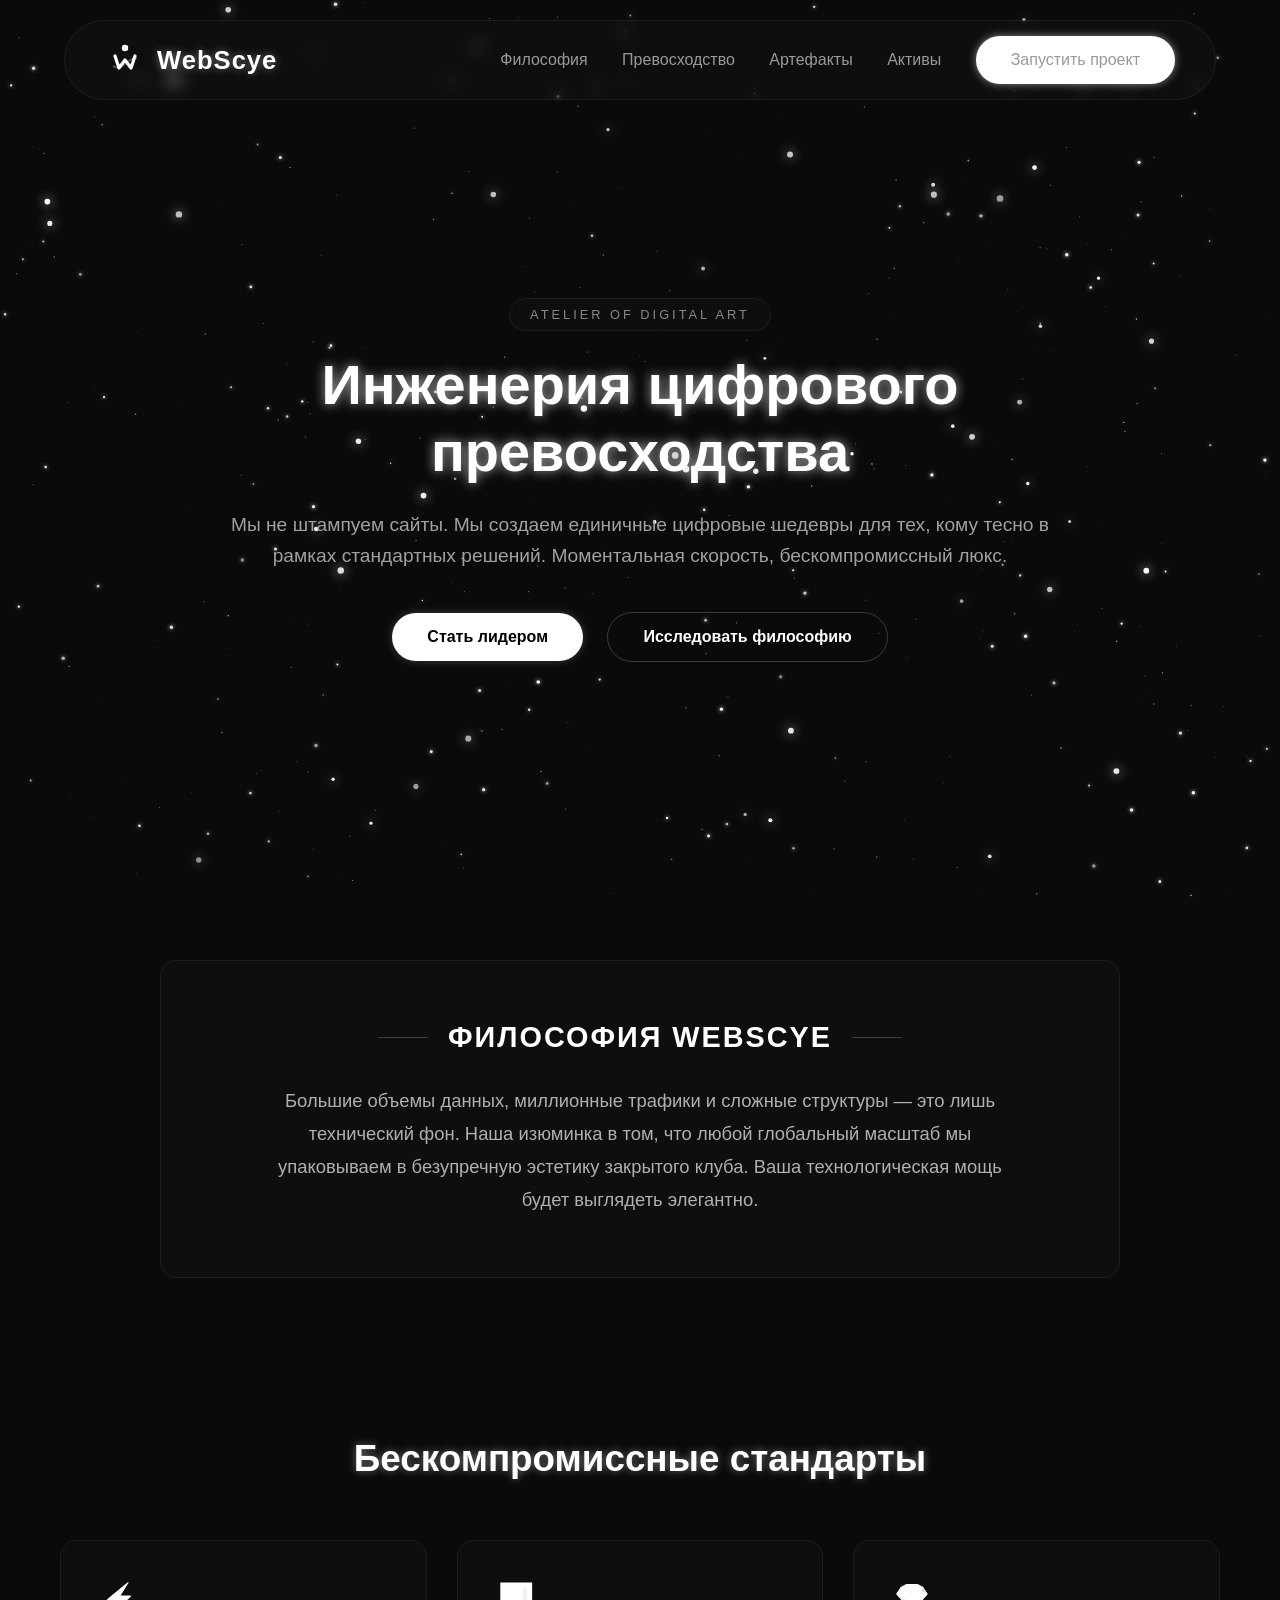
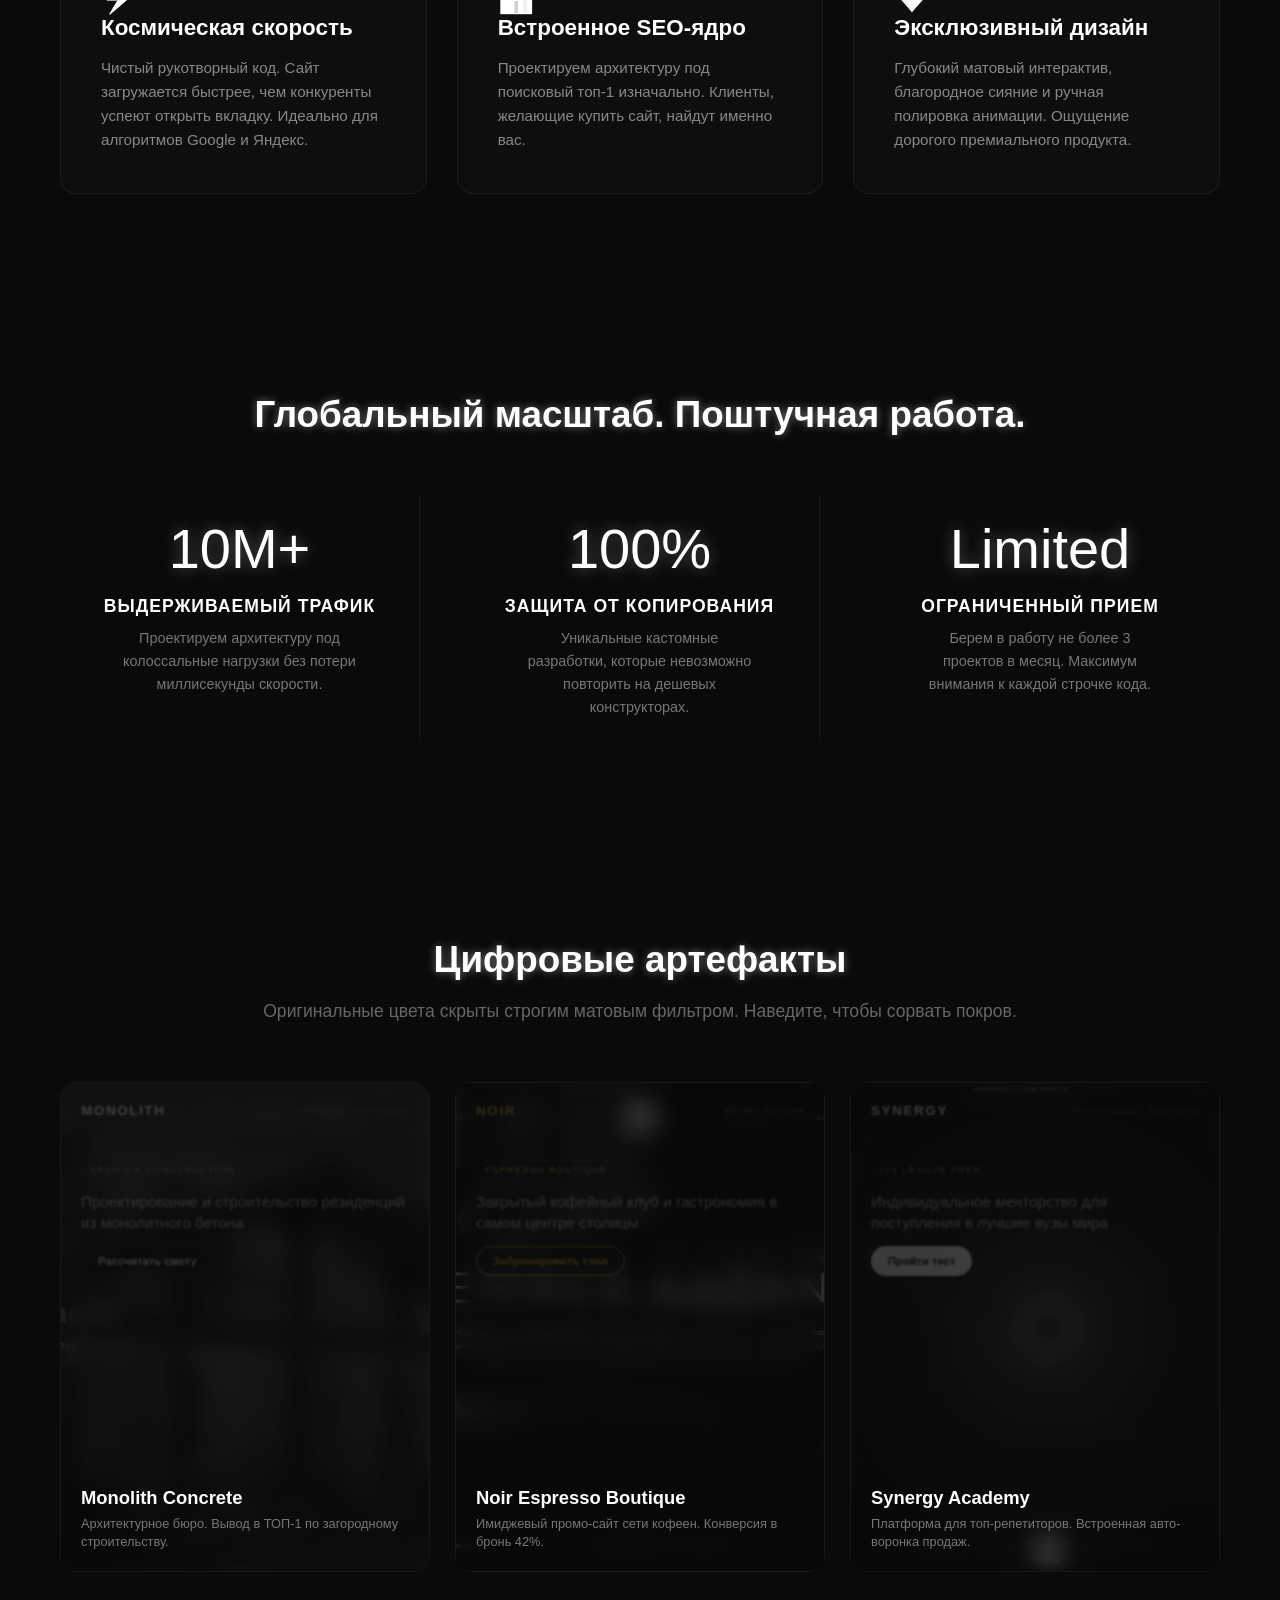
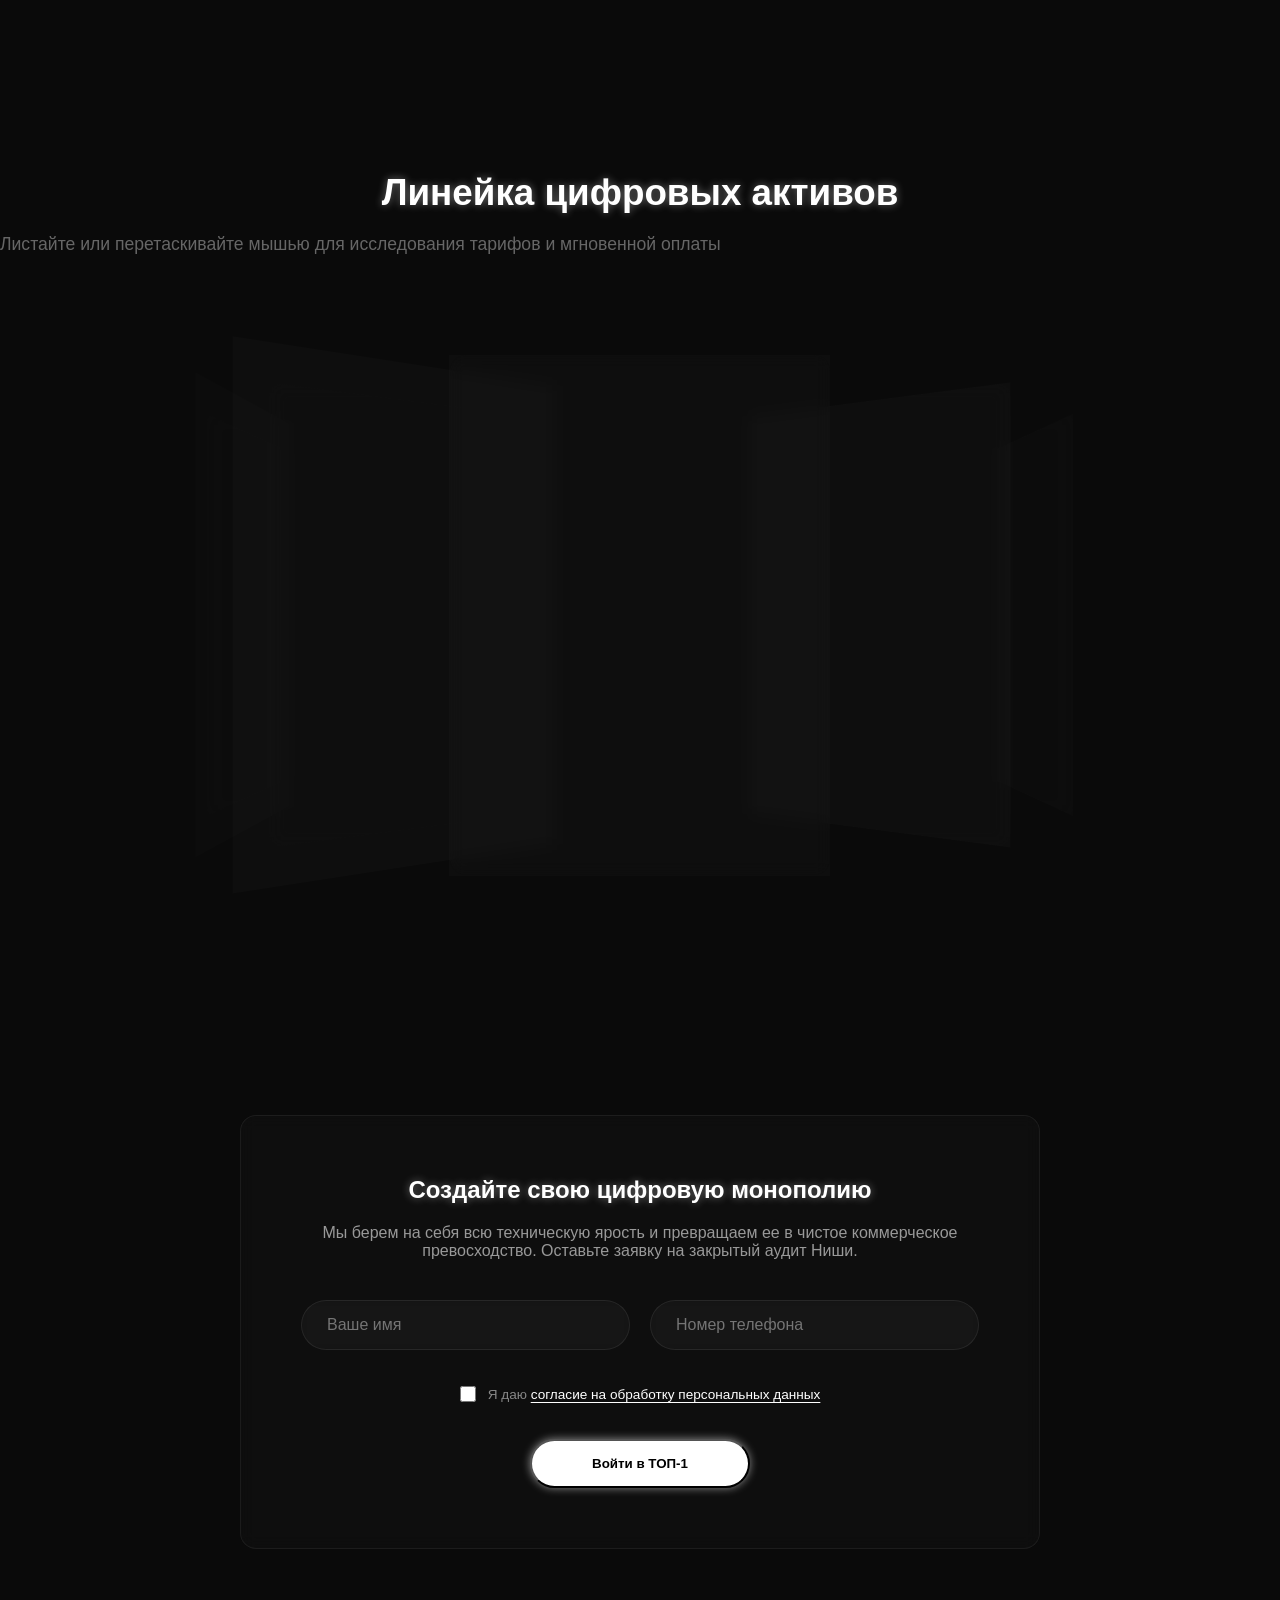
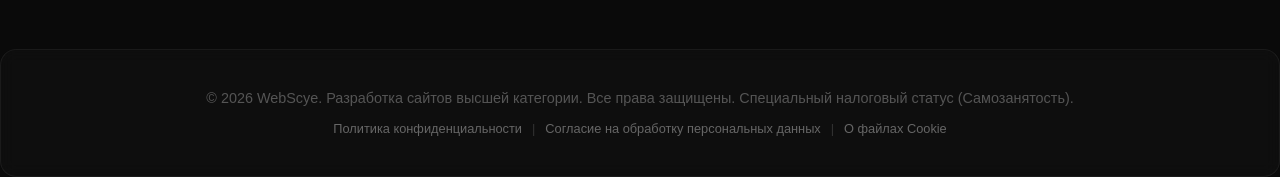
==== commit 13937121: "Update index.html" ====
--- a/index.html
+++ b/index.html
@@ -142,7 +142,7 @@
                 <!-- Строители -->
                 <div class="portfolio-item data-3d-portfolio">
                     <div class="portfolio-wrapper tall-card">
-                        <img src="https://unsplash.com" alt="Строительство" class="portfolio-img">
+                        <img src="img/ск-вашдом Б 19850.png" alt="Строительство" class="portfolio-img">
                         <div class="gray-film"></div>
                         <div class="live-menu-preview">
                             <div class="menu-demo-header">
@@ -165,7 +165,7 @@
                 <!-- Кафе -->
                 <div class="portfolio-item data-3d-portfolio">
                     <div class="portfolio-wrapper tall-card">
-                        <img src="https://unsplash.com" alt="Кафе" class="portfolio-img">
+                        <img src="img/кафе.png" alt="Кафе" class="portfolio-img">
                         <div class="gray-film"></div>
                         <div class="live-menu-preview">
                             <div class="menu-demo-header">
@@ -188,7 +188,7 @@
                 <!-- Репетиторы -->
                 <div class="portfolio-item data-3d-portfolio">
                     <div class="portfolio-wrapper tall-card">
-                        <img src="https://unsplash.com" alt="Репетиторы" class="portfolio-img">
+                        <img src="img/система.png" alt="Репетиторы" class="portfolio-img">
                         <div class="gray-film"></div>
                         <div class="live-menu-preview">
                             <div class="menu-demo-header">
--- a/style.css
+++ b/style.css
@@ -6,7 +6,7 @@
     --text-color: #e0e0e0;            /* Смягченный белый, чтобы глаза не уставали */
     --glass-bg: rgba(255, 255, 255, 0.02); /* Тончайшая основа матового стекла */
     --glass-border: rgba(255, 255, 255, 0.06); /* Едва заметные дорогие грани */
-    --glow-color: rgba(255, 255, 255, 0.4);   /*尊贵柔 инерционное приглушенное сияние */
+    --glow-color: rgba(255, 255, 255, 0.4);   /* Приглушенное неоновое сияние */
     --glow-strong: rgba(255, 255, 255, 0.65); /* Сияние для главных акцентов */
 }
 
@@ -48,7 +48,6 @@
     will-change: transform, left, top;
 }
 
-/* Угольно-черное ядро-линза */
 .flare-core {
     position: absolute;
     top: 0;
@@ -62,7 +61,6 @@
     transition: all 0.25s ease;
 }
 
-/* Центральная яркая искра */
 .flare-spark {
     position: absolute;
     top: 50%;
@@ -76,7 +74,6 @@
     transition: all 0.25s ease;
 }
 
-/* Наведение на кликабельные цели — превращение в ауру фокуса */
 .flare-cursor.target-locked {
     width: 35px;
     height: 35px;
@@ -93,7 +90,6 @@
     filter: drop-shadow(0 0 8px rgba(255,255,255,0.4));
 }
 
-/* Импульсная матовая волна прелома звезд при клике */
 #clickEffectsContainer {
     position: fixed;
     top: 0;
@@ -119,7 +115,7 @@
 }
 
 /* ==========================================================================
-   3. КОНТРАСТНЫЙ КОСМИЧЕСКИЙ ФОН И МАТОВОЕ СТЕКЛО (GLASSMORPHISM)
+   3. СЕТКА ФОНА, МАТОВОЕ СТЕКЛО И БЕЛОЕ СИЯНИЕ
    ========================================================================== */
 #starsCanvas {
     position: fixed;
@@ -165,7 +161,7 @@
 }
 
 /* ==========================================================================
-   4. СТРУКТУРНЫЕ КОМПОНЕНТЫ (ШАПКА, ГЛАВНЫЙ ЭКРАН, КНОПКИ)
+   4. ИНТЕРФЕЙСНЫЕ МОДУЛИ (ШАПКА, ГЛАВНЫЙ ЭКРАН, КНОПКИ)
    ========================================================================== */
 .header {
     position: fixed;
@@ -190,8 +186,7 @@
 .hero-content { max-width: 850px; }
 .subtitle { font-size: 1.2rem; color: #a0a0a0; margin: 25px 0 40px 0; line-height: 1.6; }
 
-/* Дорогие тяжелые кнопки */
-.btn { display: inline-block; padding: 15px 35px; border-radius: 50px; text-decoration: none; font-weight: 600; transition: all 0.4s ease; }
+.btn { display: inline-block; padding: 15px 35px; border-radius: 50px; text-decoration: none; font-weight: 600; transition: all 0.4s ease; text-align: center; }
 .btn-main { background: #fff; color: #000; box-shadow: 0 0 10px rgba(255,255,255,0.2); }
 .btn-main:hover { transform: translateY(-4px); box-shadow: 0 0 20px rgba(255,255,255,0.5); }
 .btn-secondary { background: transparent; color: #fff; border: 1px solid rgba(255,255,255,0.2); margin-left: 20px; }
@@ -200,7 +195,7 @@
 .btn-shiny:hover { box-shadow: 0 0 20px #fff; transform: scale(1.02); }
 
 /* ==========================================================================
-   5. МАНФЕСТ ФИЛОСОФИИ КЛУБА И 3D-ПРЕИМУЩЕСТВА
+   5. МАНИФЕСТ ФИЛОСОФИИ КЛУБА И 3D-ПРЕИМУЩЕСТВА
    ========================================================================== */
 .philosophy-section { max-width: 1000px; margin: 0 auto; padding: 60px 20px; }
 .luxury-manifesto { padding: 60px; text-align: center; }
@@ -265,7 +260,7 @@
 }
 
 /* ==========================================================================
-   7. ГОРИЗОНТАЛЬНАЯ ГАЛЕРЕЯ ЖИВЫХ МЕНЮ (БОК О БОК)
+   7. ГОРИЗОНТАЛЬНАЯ ГАЛЕРЕЯ С ЖИВЫМИ МЕНЮ (БОК О БОК)
    ========================================================================== */
 .portfolio-section { 
     max-width: 1200px; 
@@ -280,32 +275,43 @@
     font-size: 1.1rem; 
 }
 
-/* Принудительно выстраиваем 3 карточки горизонтально в один ряд на ПК */
 .portfolio-grid.vertical-luxury {
     display: grid;
     grid-template-columns: repeat(3, 1fr) !important; /* Ровно 3 колонки бок о бок */
     max-width: 1200px;
     margin: 0 auto;
-    gap: 25px; /* Аккуратный зазор между боковыми гранями */
-}
-
-/* Изящные узкие и вытянутые пропорции глянцевого стиля */
+    gap: 25px; 
+}
+.portfolio-item { 
+    position: relative; 
+    border-radius: 16px; 
+    overflow: hidden; 
+    transform-style: preserve-3d; 
+    transition: transform 0.1s ease; 
+}
 .portfolio-wrapper.tall-card { 
     position: relative; 
     width: 100%; 
-    height: 490px; /* Идеальная высота для горизонтального ряда */
+    height: 490px; /* Изящные узкие и вытянутые пропорции глянцевого стиля */
     background: #0f0f0f; 
     border-radius: 16px; 
     overflow: hidden; 
     border: 1px solid rgba(255, 255, 255, 0.04); 
 }
-
 .portfolio-img { 
-    width: 100%; 
-    height: 100%; 
+    position: absolute;
+    top: 0;
+    left: 0;
+    width: 100%;
+    height: 100%;
     object-fit: cover; 
+    z-index: 0; 
     transition: transform 0.6s ease, filter 0.6s; 
-    filter: grayscale(1); 
+    filter: grayscale(1) brightness(0.4); 
+}
+.portfolio-item:hover .portfolio-img { 
+    filter: grayscale(0) brightness(0.6); 
+    transform: scale(1.04); 
 }
 
 .gray-film { 
@@ -321,189 +327,6 @@
     z-index: 2; 
 }
 
-/* Интерактивные прототипы меню внутри портфолио */
-.live-menu-preview {
-    position: absolute;
-    top: 0;
-    left: 0;
-    width: 100%;
-    height: 100%;
-    padding: 20px; /* Чуть уменьшили отступы для компактности в узких картах */
-    display: flex;
-    flex-direction: column;
-    justify-content: flex-start;
-    gap: 30px; /* Плотная сборка элементов */
-    opacity: 0.15; 
-    filter: blur(2px);
-    transition: opacity 0.5s ease, filter 0.5s ease;
-    z-index: 1;
-}
-.portfolio-item:hover .live-menu-preview { 
-    opacity: 1; 
-    filter: blur(0px); 
-}
-
-.menu-demo-header {
-    display: flex;
-    justify-content: space-between;
-    align-items: center;
-    border-bottom: 1px solid rgba(255,255,255,0.05);
-    padding-bottom: 12px;
-}
-.demo-logo { font-weight: 800; font-size: 0.85rem; letter-spacing: 1.5px; }
-.demo-links { display: flex; gap: 8px; }
-.demo-links span { font-size: 0.6rem; color: #555; text-transform: uppercase; letter-spacing: 0.5px; }
-
-.menu-demo-body { display: flex; flex-direction: column; align-items: flex-start; text-align: left; gap: 12px; }
-.demo-tag { font-size: 0.55rem; text-transform: uppercase; letter-spacing: 1.5px; color: #888; border: 1px solid rgba(255,255,255,0.1); padding: 3px 8px; border-radius: 20px; }
-.menu-demo-body h5 { font-size: 0.95rem; line-height: 1.4; color: #ccc; font-weight: 400; }
-.demo-btn { background: transparent; border: 1px solid rgba(255,255,255,0.2); color: #fff; padding: 8px 16px; font-size: 0.7rem; border-radius: 30px; font-weight: 600; transition: all 0.3s; }
-.demo-btn:hover { background: #fff; color: #000; transform: translateY(-2px); }
-
-.build-menu { background: linear-gradient(180deg, #0f0f0f 0%, #141619 100%); }
-.cafe-menu { background: linear-gradient(180deg, #0f0f0f 0%, #161410 100%); }
-.tutor-menu { background: linear-gradient(180deg, #0f0f0f 0%, #111418 100%); }
-
-.portfolio-info { position: absolute; bottom: 0; left: 0; width: 100%; padding: 20px; text-align: left; z-index: 3; transform: translateZ(20px); transition: transform 0.5s; }
-.portfolio-info h4 { font-size: 1.15rem; color: #fff; margin-bottom: 6px; }
-.portfolio-info p { color: #777; font-size: 0.8rem; line-height: 1.4; }
-
-.portfolio-item:hover .portfolio-img { filter: grayscale(0); transform: scale(1.03); }
-.portfolio-item:hover .gray-film { opacity: 0; backdrop-filter: blur(0px); -webkit-backdrop-filter: blur(0px); }
-.portfolio-item:hover .portfolio-info { transform: translateZ(40px) translateY(-3px); }
-
-/* Мобильный адаптив: на смартфонах они плавно перестроятся обратно в один вертикальный ряд */
-@media (max-width: 992px) {
-    .portfolio-grid.vertical-luxury { grid-template-columns: 1fr !important; max-width: 400px; }
-    .portfolio-wrapper.tall-card { height: 460px; }
-}
-
-/* ==========================================================================
-   8. ДИСЦИПЛИНИРОВАННЫЕ СТИЛИ 3D-КАРУСЕЛИ ЦЕН (БЕЗ ДЫР И ЗАЗОРОВ)
-   ========================================================================== */
-.pricing-section { width: 100%; max-width: 100vw; overflow: hidden; padding: 100px 0; position: relative; }
-.carousel-container { width: 100%; height: 600px; display: flex; align-items: center; justify-content: center; position: relative; perspective: 1400px; cursor: grab; }
-.carousel-container:active { cursor: grabbing; }
-.carousel-track { position: absolute; display: flex; align-items: center; justify-content: center; width: 380px; height: 100%; transform-style: preserve-3d; transition: transform 0.5s cubic-bezier(0.165, 0.84, 0.44, 1); }
-
-.carousel-item {
-    position: absolute;
-    width: 380px;
-    padding: 45px 35px;
-    height: 520px;
-    display: flex;
-    flex-direction: column;
-    justify-content: flex-start !important; /* Намертво склеиваем элементы к верху */
-    gap: 0px !important; /* Полное уничтожение автоматических зазоров flexbox */
-    transform-style: preserve-3d;
-    backface-visibility: hidden;
-    transition: transform 0.5s cubic-bezier(0.165, 0.84, 0.44, 1), opacity 0.5s, border-color 0.3s;
-    user-select: none;
-}
-
-.premium-tier { border-color: rgba(255, 255, 255, 0.2); box-shadow: 0 0 30px rgba(255, 255, 255, 0.04); }
-.Ultimate-tier { border-color: rgba(255, 51, 51, 0.2); box-shadow: 0 0 30px rgba(255, 51, 51, 0.05); }
-.badge-exclusive { position: absolute; top: -12px; right: 30px; background: #fff; color: #000; padding: 4px 12px; font-size: 0.7rem; text-transform: uppercase; font-weight: 700; letter-spacing: 1px; border-radius: 20px; z-index: 5; }
-
-/* Склеенный с ценой заголовок тарифа */
-.carousel-item h3 {
-    font-size: 1.6rem;
-    color: #ffffff;
-    margin: 0 0 4px 0 !important; 
-    padding: 0 !important;
-    letter-spacing: -0.5px;
-    line-height: 1.2;
-}
-
-/* Строгий блок стоимости */
-.price-value {
-    font-size: 2.3rem; 
-    font-weight: 300;
-    color: #ffffff;
-    text-shadow: 0 0 10px rgba(255, 255, 255, 0.25);
-    margin: 0 0 30px 0 !important; /* Отступ только снизу — до списка функций */
-    padding: 0 !important;
-    display: block;
-    line-height: 1.3;
-}
-
-/* Маленькая элегантная серая приставка "от" */
-.price-value::first-letter {
-    font-size: 1.1rem;
-    color: #555;
-    text-transform: uppercase;
-    font-weight: 400;
-    margin-right: 4px;
-}
-
-.price-features {
-    list-style: none;
-    margin-bottom: auto !important; /* Умный маркер: сбрасывает кнопку строго в низ карты */
-    padding: 0;
-}
-.price-features li {
-    color: #888;
-    margin-bottom: 12px;
-    font-size: 0.95rem;
-    position: relative;
-    padding-left: 20px;
-    line-height: 1.4;
-}
-.price-features li::before { content: '—'; position: absolute; left: 0; color: #fff; }
-
-.carousel-item .btn {
-    width: 100%;
-    text-align: center;
-    margin-top: 20px;
-}
-
-/* ==========================================================================
-   9. ФОРМА ЗАХВАТА, ПОДВАЛ И МОБИЛЬНАЯ АДАПТИВНОСТЬ
-   ========================================================================== */
-.cta-section { max-width: 1200px; margin: 0 auto; padding: 100px 20px; }
-.cta-box { padding: 60px; text-align: center; max-width: 800px; margin: 0 auto; }
-.cta-box p { margin: 20px 0 40px 0; color: #999; }
-.cta-form { display: flex; gap: 15px; justify-content: center; flex-wrap: wrap; }
-.glass-input { background: rgba(255,255,255,0.02); border: 1px solid rgba(255,255,255,0.08); backdrop-filter: blur(5px); padding: 15px 25px; border-radius: 50px; color: #fff; font-size: 1rem; outline: none; min-width: 260px; transition: all 0.3s; }
-.glass-input:focus { border-color: rgba(255,255,255,0.4); background: rgba(255,255,255,0.05); }
-
-.footer { text-align: center; padding: 30px; margin-top: 50px; color: #555; font-size: 0.9rem; border-top: 1px solid rgba(255,255,255,0.05); }
-
-@media (max-width: 768px) {
-    .glow-text-strong { font-size: 2.2rem; }
-    .header { padding: 15px 20px; }
-    .nav a { display: none; }
-    .nav a.btn { display: inline-block; margin: 0; }
-    .hero-buttons { display: flex; flex-direction: column; gap: 15px; align-items: center; }
-    .btn-secondary, .btn-main { width: 100%; margin-left: 0; }
-    .scale-item { border-right: none; border-bottom: 1px solid rgba(255,255,255,0.05); padding-bottom: 40px; }
-    .scale-item:last-child { border-bottom: none; }
-    .luxury-manifesto { padding: 30px 20px; }
-    .portfolio-grid.vertical-luxury { grid-template-columns: 1fr; }
-    .portfolio-wrapper.tall-card { height: 460px; }
-    .cta-form { flex-direction: column; }
-    .glass-input { width: 100%; }
-}
-/* Картинка жестко растягивается на всю вытянутую карточку */
-.portfolio-img { 
-    position: absolute;
-    top: 0;
-    left: 0;
-    width: 100%;
-    height: 100%;
-    object-fit: cover; 
-    z-index: 0; /* Самый нижний слой внутри карты */
-    transition: transform 0.6s ease, filter 0.6s; 
-    filter: grayscale(1) brightness(0.4); /* Изначально затемняем, чтобы текст читался */
-}
-
-/* При наведении картинка становится сочной и цветной */
-.portfolio-item:hover .portfolio-img { 
-    filter: grayscale(0) brightness(0.6); 
-    transform: scale(1.04); 
-}
-
-/* Меню позиционируется поверх картинки */
 .live-menu-preview {
     position: absolute;
     top: 0;
@@ -515,312 +338,194 @@
     flex-direction: column;
     justify-content: flex-start;
     gap: 30px; 
-    opacity: 0.2; /* Едва заметно под матовой серой пленкой */
+    opacity: 0.2; 
     filter: blur(1px);
     transition: opacity 0.5s ease, filter 0.5s ease;
-    z-index: 3; /* Выше картинки и выше серой пленки */
-}
-/* --- СТИЛИ ДЛЯ COOKIE И ПОЛИТИКИ КОНФИДЕНЦИАЛЬНОСТИ --- */
-.cookie-banner {
-    position: fixed;
-    bottom: -150px; /* Изначально спрятана внизу экрана */
-    left: 50%;
-    transform: translateX(-50%);
-    width: 90%;
-    max-width: 800px;
-    padding: 15px 30px;
-    z-index: 9995; /* Выше контента, но ниже кастомного курсора */
-    border-radius: 30px !important;
-    transition: bottom 0.6s cubic-bezier(0.165, 0.84, 0.44, 1);
-}
-
-.cookie-banner.show {
-    bottom: 25px; /* Плавно выезжает вверх */
-}
-
-.cookie-content {
+    z-index: 3; 
+}
+.portfolio-item:hover .live-menu-preview { 
+    opacity: 1; 
+    filter: blur(0px); 
+}
+
+.menu-demo-header {
     display: flex;
     justify-content: space-between;
     align-items: center;
-    gap: 20px;
-}
-
-.cookie-content p {
-    font-size: 0.85rem;
-    color: #aaa !important;
+    border-bottom: 1px solid rgba(255,255,255,0.05);
+    padding-bottom: 12px;
+}
+.demo-logo { font-weight: 800; font-size: 0.85rem; letter-spacing: 1.5px; color: #fff; }
+.demo-links { display: flex; gap: 8px; }
+.demo-links span { font-size: 0.6rem; color: #555; text-transform: uppercase; letter-spacing: 0.5px; }
+
+.menu-demo-body { display: flex; flex-direction: column; align-items: flex-start; text-align: left; gap: 12px; }
+.demo-tag { font-size: 0.55rem; text-transform: uppercase; letter-spacing: 1.5px; color: #888; border: 1px solid rgba(255,255,255,0.1); padding: 3px 8px; border-radius: 20px; }
+.menu-demo-body h5 { font-size: 0.95rem; line-height: 1.4; color: #ccc; font-weight: 400; }
+.demo-btn { background: transparent; border: 1px solid rgba(255,255,255,0.2); color: #fff; padding: 8px 16px; font-size: 0.7rem; border-radius: 30px; font-weight: 600; transition: all 0.3s; }
+.demo-btn:hover { background: #fff; color: #000; transform: translateY(-2px); }
+
+.build-menu, .cafe-menu, .tutor-menu { background: transparent !important; }
+
+.portfolio-info { position: absolute; bottom: 0; left: 0; width: 100%; padding: 20px; text-align: left; z-index: 3; transform: translateZ(20px); transition: transform 0.5s; }
+.portfolio-info h4 { font-size: 1.15rem; color: #fff; margin-bottom: 6px; }
+.portfolio-info p { color: #777; font-size: 0.8rem; line-height: 1.4; }
+.portfolio-item:hover .portfolio-info { transform: translateZ(40px) translateY(-3px); }
+/* ==========================================================================
+   8. СТИЛИЗАЦИЯ 3D-КАРУСЕЛИ ЦЕН (БЕЗ ДЫР И С ПОВЫШЕННЫМ КОНТРАСТОМ)
+   ========================================================================== */
+.pricing-section { width: 100%; max-width: 100vw; overflow: hidden; padding: 100px 0; position: relative; }
+.carousel-container { width: 100%; height: 600px; display: flex; align-items: center; justify-content: center; position: relative; perspective: 1400px; cursor: grab; }
+.carousel-container:active { cursor: grabbing; }
+.carousel-track { position: absolute; display: flex; align-items: center; justify-content: center; width: 380px; height: 100%; transform-style: preserve-3d; transition: transform 0.5s cubic-bezier(0.165, 0.84, 0.44, 1); }
+
+.carousel-item {
+    position: absolute;
+    width: 380px;
+    padding: 45px 35px;
+    height: 520px;
+    display: flex;
+    flex-direction: column;
+    justify-content: flex-start !important; /* Намертво прижимаем элементы к верху карты */
+    gap: 0px !important; /* Полное уничтожение автоматических зазоров flexbox */
+    transform-style: preserve-3d;
+    backface-visibility: hidden;
+    transition: transform 0.5s cubic-bezier(0.165, 0.84, 0.44, 1), opacity 0.5s, border-color 0.3s;
+    user-select: none;
+}
+
+.premium-tier { border-color: rgba(255, 255, 255, 0.2); box-shadow: 0 0 30px rgba(255, 255, 255, 0.04); }
+.Ultimate-tier { border-color: rgba(255, 51, 51, 0.2); box-shadow: 0 0 30px rgba(255, 51, 51, 0.05); }
+.badge-exclusive { position: absolute; top: -12px; right: 30px; background: #fff; color: #000; padding: 4px 12px; font-size: 0.7rem; text-transform: uppercase; font-weight: 700; letter-spacing: 1px; border-radius: 20px; z-index: 5; }
+
+/* Белые контрастные заголовки внутри карусели */
+.carousel-item h3 {
+    font-size: 1.6rem;
+    color: #ffffff !important; /* Принудительно белый */
+    margin: 0 0 4px 0 !important; 
+    padding: 0 !important;
+    letter-spacing: -0.5px;
+    line-height: 1.2;
+}
+
+/* Яркая контрастная цена */
+.price-value {
+    font-size: 2.3rem; 
+    font-weight: 300;
+    color: #ffffff !important; /* Принудительно белый */
+    text-shadow: 0 0 10px rgba(255, 255, 255, 0.4);
+    margin: 0 0 30px 0 !important; 
+    padding: 0 !important;
+    display: block;
+    line-height: 1.3;
+}
+
+.price-value::first-letter {
+    font-size: 1.1rem;
+    color: #888 !important; /* Светло-серый маркер "от" */
+    text-transform: uppercase;
+    font-weight: 400;
+    margin-right: 4px;
+}
+
+/* ВЫСОКОКОНТРАСТНЫЙ ЦВЕТ ПУНКТОВ СПИСКА ОПЦИЙ ТАРИФА */
+.price-features {
+    list-style: none;
+    margin-bottom: auto !important; 
+    padding: 0;
+}
+.price-features li {
+    color: #b5b5b5 !important; /* Светло-серый цвет, теперь всё идеально видно */
+    margin-bottom: 12px;
+    font-size: 0.95rem;
+    position: relative;
+    padding-left: 20px;
     line-height: 1.4;
     text-align: left;
-    margin: 0 !important;
-}
-
-.cookie-content a {
-    color: #fff;
-    text-decoration: underline;
-}
-
-.btn-cookie {
-    padding: 10px 25px !important;
-    font-size: 0.8rem !important;
-    white-space: nowrap;
-    background: #fff !important;
-    color: #000 !important;
-}
-
-/* МОДАЛЬНОЕ ОКНО ПОЛИТИКИ */
-.privacy-modal-overlay {
-    position: fixed;
-    top: 0;
-    left: 0;
-    width: 100vw;
-    height: 100vh;
-    background: rgba(0, 0, 0, 0.6);
-    backdrop-filter: blur(15px); /* Мощный матовый расплыв космоса на фоне */
-    -webkit-backdrop-filter: blur(15px);
-    z-index: 99999; /* Поверх вообще всего сайта */
-    display: flex;
-    align-items: center;
-    justify-content: center;
-    opacity: 0;
-    pointer-events: none;
-    transition: opacity 0.4s ease;
-}
-
-.privacy-modal-overlay.show {
-    opacity: 1;
-    pointer-events: auto;
-}
-
-.privacy-modal-box {
-    width: 90%;
-    max-width: 600px;
-    max-height: 80vh;
-    padding: 40px;
-    position: relative;
-    overflow-y: auto;
-    border-radius: 20px;
-}
-
-.privacy-modal-body {
-    text-align: left;
-}
-
-.privacy-modal-body h3 {
-    font-size: 1.5rem;
-    color: #fff;
-    margin-bottom: 20px;
-}
-
-.privacy-modal-body p {
-    font-size: 0.9rem;
-    color: #aaa;
-    line-height: 1.6;
-    margin-bottom: 15px;
-}
-
-.privacy-close-btn {
-    position: absolute;
-    top: 20px;
-    right: 25px;
-    background: transparent;
-    border: none;
-    color: #666;
-    font-size: 2rem;
-    transition: color 0.3s;
-}
-.privacy-close-btn:hover {
-    color: #fff;
-}
-
-/* Оптимизация для мобилок */
+}
+.price-features li::before { 
+    content: '—'; 
+    position: absolute; 
+    left: 0; 
+    color: #ffffff !important; /* Белое тире */
+}
+
+.btn-pay-card { display: block; width: 100%; text-align: center; margin-top: auto !important; font-weight: 700 !important; letter-spacing: 0.5px; transition: all 0.3s cubic-bezier(0.165, 0.84, 0.44, 1) !important; }
+.carousel-item:hover .btn-pay-card { box-shadow: 0 0 15px rgba(255, 255, 255, 0.3); }
+.carousel-item .btn-main.btn-pay-card:hover, .carousel-item .btn-shiny.btn-pay-card:hover { box-shadow: 0 0 25px rgba(255, 255, 255, 0.75), 0 0 40px rgba(255, 255, 255, 0.3); transform: scale(1.02); }
+
+/* ==========================================================================
+   9. ФОРМА ЗАХВАТА, ПОДВАЛ И ЮРИДИЧЕСКИЙ ХАБ С ГАЛОЧКОЙ 152-ФЗ
+   ========================================================================== */
+.cta-section { max-width: 1200px; margin: 0 auto; padding: 100px 20px; }
+.cta-box { padding: 60px; text-align: center; max-width: 800px; margin: 0 auto; }
+.cta-box p { margin: 20px 0 40px 0; color: #999; }
+.cta-form { display: flex; gap: 20px; justify-content: center; align-items: center; flex-wrap: wrap; max-width: 700px; margin: 0 auto; }
+.cta-form .glass-input { flex: 1 1 calc(50% - 10px); min-width: 240px; background: rgba(255,255,255,0.02); border: 1px solid rgba(255,255,255,0.08); backdrop-filter: blur(5px); padding: 15px 25px; border-radius: 50px; color: #fff; font-size: 1rem; outline: none; transition: all 0.3s; }
+.cta-form .glass-input:focus { border-color: rgba(255,255,255,0.4); background: rgba(255,255,255,0.05); }
+
+.privacy-agreement-box { width: 100% !important; display: flex !important; justify-content: center !important; align-items: center !important; margin: 15px 0 !important; order: 2; }
+.checkbox-label { display: flex; align-items: center; gap: 12px; cursor: pointer; user-select: none; }
+.checkbox-label input[type="checkbox"] { display: inline-block !important; width: 16px; height: 16px; accent-color: #ffffff; cursor: pointer; }
+.checkbox-text { font-size: 0.85rem; color: #888888; line-height: 1.4; text-align: left; }
+.checkbox-text a { color: #ffffff; text-decoration: underline; text-underline-offset: 3px; }
+.cta-form button[type="submit"] { order: 3; min-width: 220px; }
+
+.cookie-banner { position: fixed; bottom: -150px; left: 50%; transform: translateX(-50%); width: 90%; max-width: 800px; padding: 15px 30px; z-index: 9995; border-radius: 30px !important; transition: bottom 0.6s cubic-bezier(0.165, 0.84, 0.44, 1); }
+.cookie-banner.show { bottom: 25px; }
+.cookie-content { display: flex; justify-content: space-between; align-items: center; gap: 20px; }
+.cookie-content p { font-size: 0.85rem; color: #aaa !important; line-height: 1.4; text-align: left; margin: 0 !important; }
+.cookie-content a { color: #fff; text-decoration: underline; }
+.btn-cookie { padding: 10px 25px !important; font-size: 0.8rem !important; white-space: nowrap; background: #fff !important; color: #000 !important; }
+
+.privacy-modal-overlay { position: fixed; top: 0; left: 0; width: 100vw; height: 100vh; background: rgba(0, 0, 0, 0.6); backdrop-filter: blur(15px); -webkit-backdrop-filter: blur(15px); z-index: 99999; display: flex; align-items: center; justify-content: center; opacity: 0; pointer-events: none; transition: opacity 0.4s ease; }
+.privacy-modal-overlay.show { opacity: 1; pointer-events: auto; }
+.privacy-modal-box { width: 90%; max-width: 600px; max-height: 80vh; padding: 40px; position: relative; overflow-y: auto; border-radius: 20px; }
+.privacy-modal-body { text-align: left; }
+.privacy-modal-body h3 { font-size: 1.5rem; color: #fff; margin-bottom: 20px; }
+.privacy-modal-body p { font-size: 0.9rem; color: #aaa; line-height: 1.6; margin-bottom: 15px; }
+.privacy-close-btn { position: absolute; top: 20px; right: 25px; background: transparent; border: none; color: #666; font-size: 2rem; transition: color 0.3s; }
+.privacy-close-btn:hover { color: #fff; }
+
+.footer { padding: 40px 20px !important; text-align: center; color: #555; font-size: 0.9rem; border-top: 1px solid rgba(255,255,255,0.05); }
+.footer-content { max-width: 1200px; margin: 0 auto; display: flex; flex-direction: column; align-items: center; gap: 15px; }
+.footer-law-links { display: flex; justify-content: center; align-items: center; flex-wrap: wrap; gap: 10px; }
+.footer-law-links a { font-size: 0.8rem; color: #666; text-decoration: none; transition: color 0.3s; }
+.footer-law-links a:hover { color: #fff; }
+.law-separator { color: #333; font-size: 0.8rem; user-select: none; }
+
+.law-tabs { display: flex; gap: 10px; border-bottom: 1px solid rgba(255,255,255,0.05); padding-bottom: 15px; margin-bottom: 25px; }
+.law-tab-btn { background: transparent; border: 1px solid rgba(255,255,255,0.1); color: #777; padding: 8px 16px; font-size: 0.8rem; border-radius: 20px; cursor: pointer; transition: all 0.3s; }
+.law-tab-btn:hover { color: #fff; border-color: rgba(255,255,255,0.3); }
+.law-tab-btn.active { background: #ffffff; color: #000000; border-color: #ffffff; font-weight: 600; }
+.law-tab-content { display: none; }
+.law-tab-content.active { display: block; animation: fadeInLaw 0.3s ease forwards; }
+@keyframes fadeInLaw { from { opacity: 0; transform: translateY(5px); } to { opacity: 1; transform: translateY(0); } }
+
+/* ==========================================================================
+   11. МОБИЛЬНАЯ АДАПТИВНОСТЬ ДЛЯ ТАБЛЕТОВ И СМАРТФОНОВ
+   ========================================================================== */
+@media (max-width: 992px) {
+    .portfolio-grid.vertical-luxury { grid-template-columns: 1fr !important; max-width: 400px; }
+    .portfolio-wrapper.tall-card { height: 460px; }
+}
 @media (max-width: 768px) {
-    .cookie-content { flex-direction: column; text-align: center; gap: 15px; }
-    .cookie-content p { text-align: center; }
-    .btn-cookie { width: 100%; }
-    .privacy-modal-box { padding: 25px 20px; }
-}
-
-
-/* Обнуляем градиенты, так как теперь фоном служит картинка */
-.build-menu, .cafe-menu, .tutor-menu { background: transparent !important; }
-/* ==========================================================================
-   СТИЛИ ДЛЯ ЮРИДИЧЕСКОГО ХАБА И ПОДВАЛА
-   ========================================================================== */
-.footer {
-    padding: 40px 20px !important;
-}
-
-.footer-content {
-    max-width: 1200px;
-    margin: 0 auto;
-    display: flex;
-    flex-direction: column;
-    align-items: center;
-    gap: 15px;
-}
-
-.footer-law-links {
-    display: flex;
-    justify-content: center;
-    align-items: center;
-    flex-wrap: wrap;
-    gap: 10px;
-}
-
-.footer-law-links a {
-    font-size: 0.8rem;
-    color: #666;
-    text-decoration: none;
-    transition: color 0.3s, text-shadow 0.3s;
-}
-
-.footer-law-links a:hover {
-    color: #fff;
-    text-shadow: 0 0 5px rgba(255,255,255,0.5);
-}
-
-.law-separator {
-    color: #333;
-    font-size: 0.8rem;
-    user-select: none;
-}
-
-/* ВКЛАДКИ ДЛЯ ДОКУМЕНТОВ */
-.law-tabs {
-    display: flex;
-    gap: 10px;
-    border-bottom: 1px solid rgba(255,255,255,0.05);
-    padding-bottom: 15px;
-    margin-bottom: 25px;
-}
-
-.law-tab-btn {
-    background: transparent;
-    border: 1px solid rgba(255,255,255,0.1);
-    color: #777;
-    padding: 8px 16px;
-    font-size: 0.8rem;
-    border-radius: 20px;
-    cursor: pointer;
-    transition: all 0.3s;
-}
-
-.law-tab-btn:hover {
-    color: #fff;
-    border-color: rgba(255,255,255,0.3);
-}
-
-.law-tab-btn.active {
-    background: #ffffff;
-    color: #000000;
-    border-color: #ffffff;
-    font-weight: 600;
-}
-
-/* Скрытие и показ содержимого вкладок */
-.law-tab-content {
-    display: none;
-}
-
-.law-tab-content.active {
-    display: block;
-    animation: fadeInLaw 0.3s ease forwards;
-}
-
-@keyframes fadeInLaw {
-    from { opacity: 0; transform: translateY(5px); }
-    to { opacity: 1; transform: translateY(0); }
-}
-
-@media (max-width: 768px) {
+    .glow-text-strong { font-size: 2.2rem; }
+    .header { padding: 15px 20px; }
+    .nav a { display: none; }
+    .nav a.btn { display: inline-block; margin: 0; }
+    .hero-buttons { display: flex; flex-direction: column; gap: 15px; align-items: center; }
+    .btn-secondary, .btn-main { width: 100%; margin-left: 0; }
+    .scale-item { border-right: none; border-bottom: 1px solid rgba(255,255,255,0.05); padding-bottom: 40px; }
+    .scale-item:last-child { border-bottom: none; }
+    .luxury-manifesto { padding: 30px 20px; }
+    .cta-form { flex-direction: column; align-items: stretch; }
+    .cta-form .glass-input { width: 100%; }
+    .checkbox-text { text-align: center; }
+    .privacy-agreement-box { margin: 10px 0 !important; }
     .footer-content { text-align: center; }
     .footer-law-links { flex-direction: column; gap: 8px; }
-    .law-separator { display: none; } /* Скрываем палочки на мобилках */
+    .law-separator { display: none; }
     .law-tabs { flex-wrap: wrap; }
     .law-tab-btn { width: 100%; text-align: center; }
 }
-/* ==========================================================================
-   CORRECCIÓN ESTRUCTURAL DEL FORMULARIO Y CHECKBOX LEGAL
-   ========================================================================== */
-.cta-form {
-    display: flex;
-    gap: 20px;
-    justify-content: center;
-    align-items: center;
-    flex-wrap: wrap; /* Permite que los elementos se organicen de forma fluida */
-    max-width: 700px;
-    margin: 0 auto;
-}
-
-/* Forzamos a que las entradas de texto ocupen el 50% menos el espacio del gap */
-.cta-form .glass-input {
-    flex: 1 1 calc(50% - 10px);
-    min-width: 240px;
-}
-
-/* Caja del acuerdo legal: obligamos a que ocupe una línea completa entre los inputs и кнопку */
-.privacy-agreement-box {
-    width: 100% !important; /* Ocupa todo el ancho disponible */
-    display: flex !important;
-    justify-content: center !important;
-    align-items: center !important;
-    margin: 15px 0 !important; /* Margen simétrico arriba y abajo */
-    order: 2; /* Control estricto del orden visual */
-}
-
-.checkbox-label {
-    display: flex;
-    align-items: center;
-    gap: 12px;
-    cursor: pointer;
-    user-select: none;
-}
-
-/* Mostramos un checkbox nativo pero ultra-elegante y limpio */
-.checkbox-label input[type="checkbox"] {
-    display: inline-block !important;
-    width: 16px;
-    height: 16px;
-    accent-color: #ffffff; /* Color de activación puramente blanco premium */
-    cursor: pointer;
-}
-
-.checkbox-text {
-    font-size: 0.85rem;
-    color: #888888;
-    line-height: 1.4;
-    text-align: left;
-}
-
-.checkbox-text a {
-    color: #ffffff;
-    text-decoration: underline;
-    text-underline-offset: 3px;
-    transition: text-shadow 0.3s;
-}
-
-.checkbox-text a:hover {
-    text-shadow: 0 0 8px rgba(255, 255, 255, 0.6);
-}
-
-/* El botón de envío se posicionará justo debajo de la casilla legal */
-.cta-form button[type="submit"] {
-    order: 3;
-    min-width: 220px;
-}
-
-/* Adaptación fluida para smartphones */
-@media (max-width: 768px) {
-    .cta-form {
-        flex-direction: column;
-        align-items: stretch;
-    }
-    .cta-form .glass-input {
-        width: 100%;
-    }
-    .checkbox-text {
-        text-align: center;
-    }
-    .privacy-agreement-box {
-        margin: 10px 0 !important;
-    }
-}
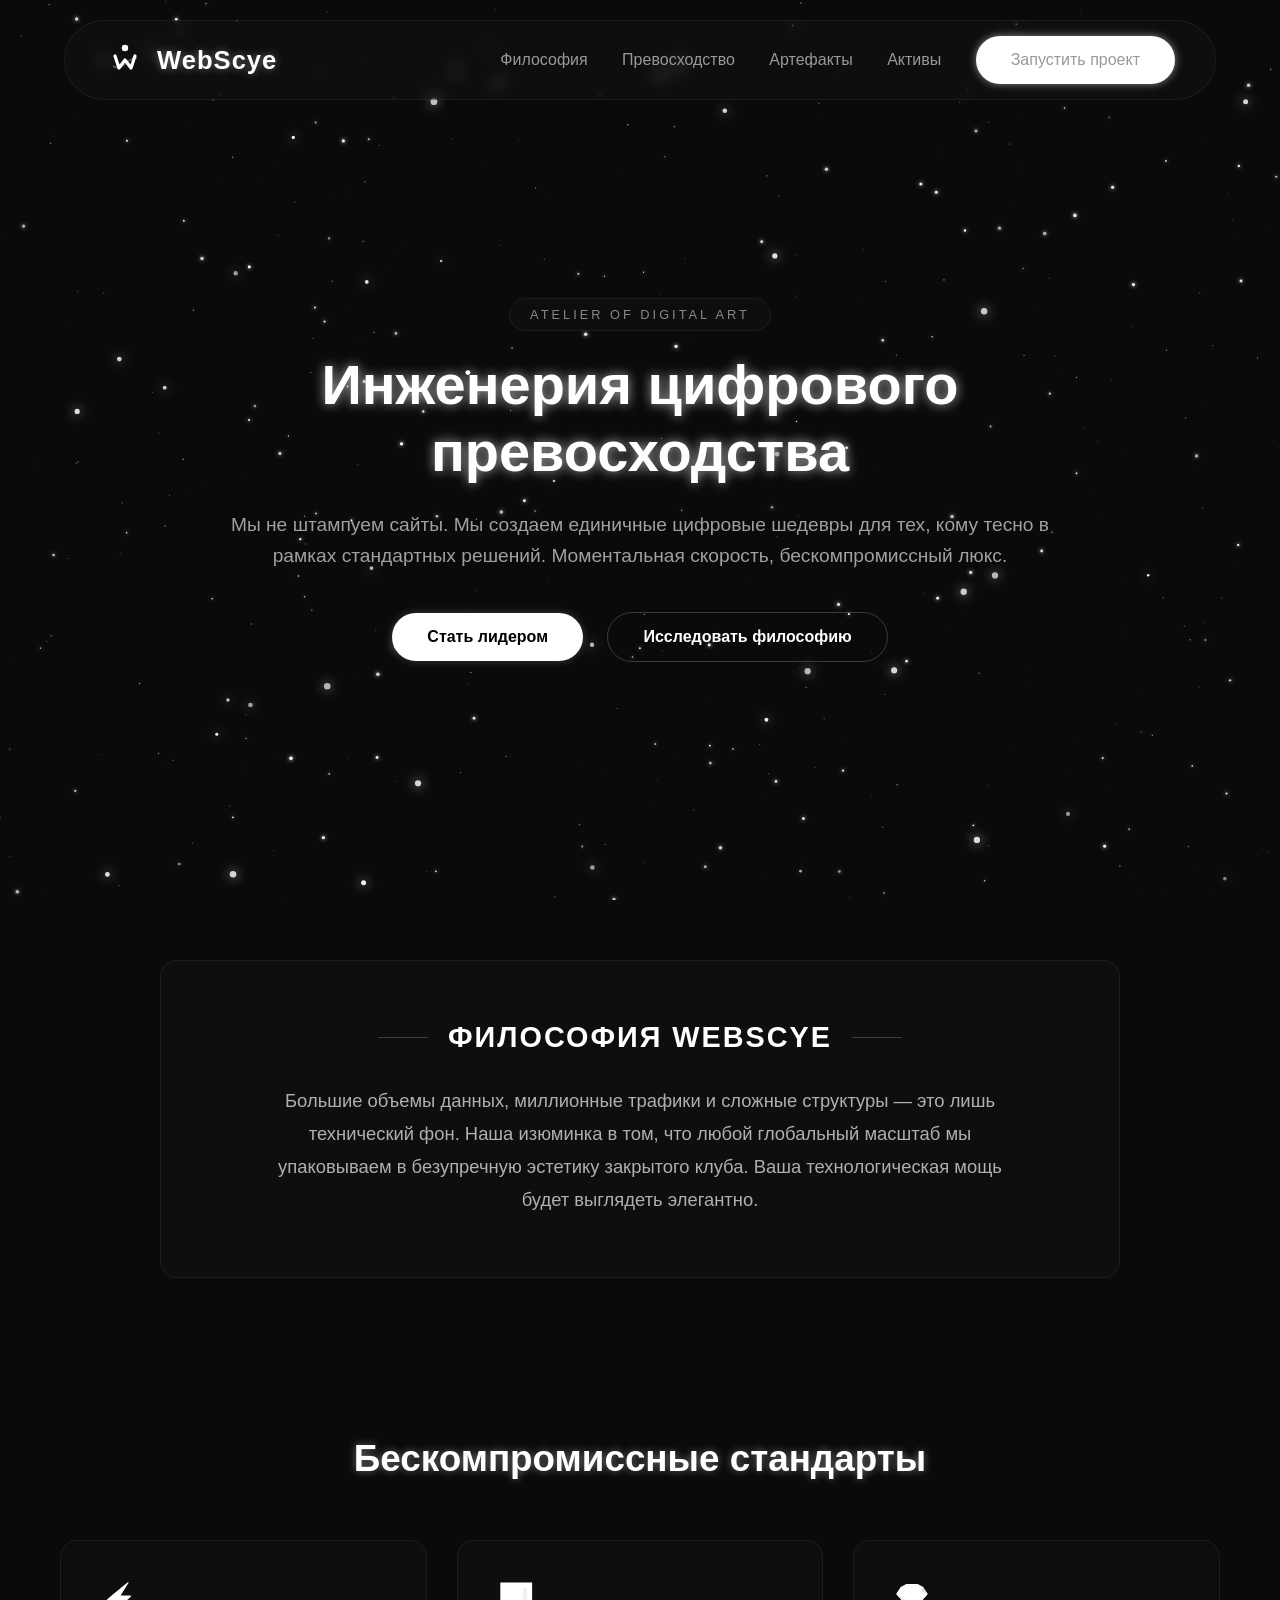
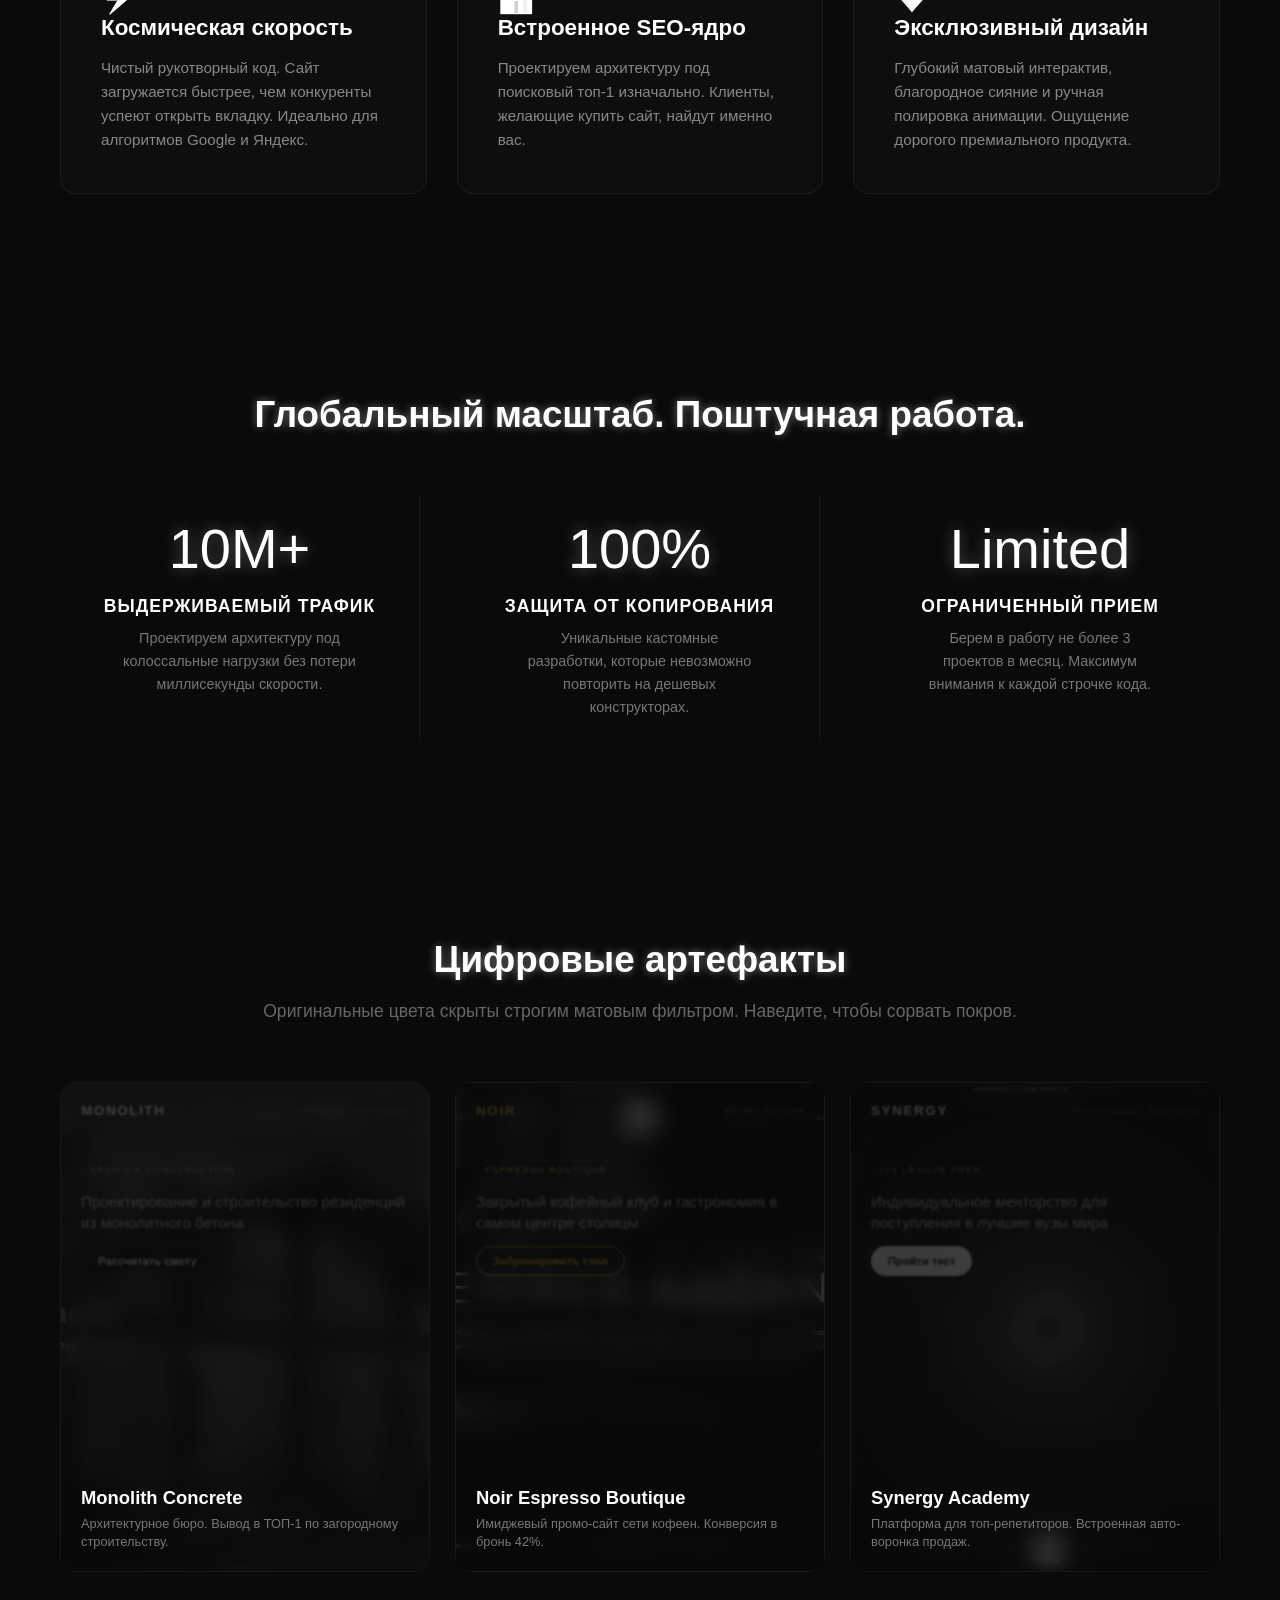
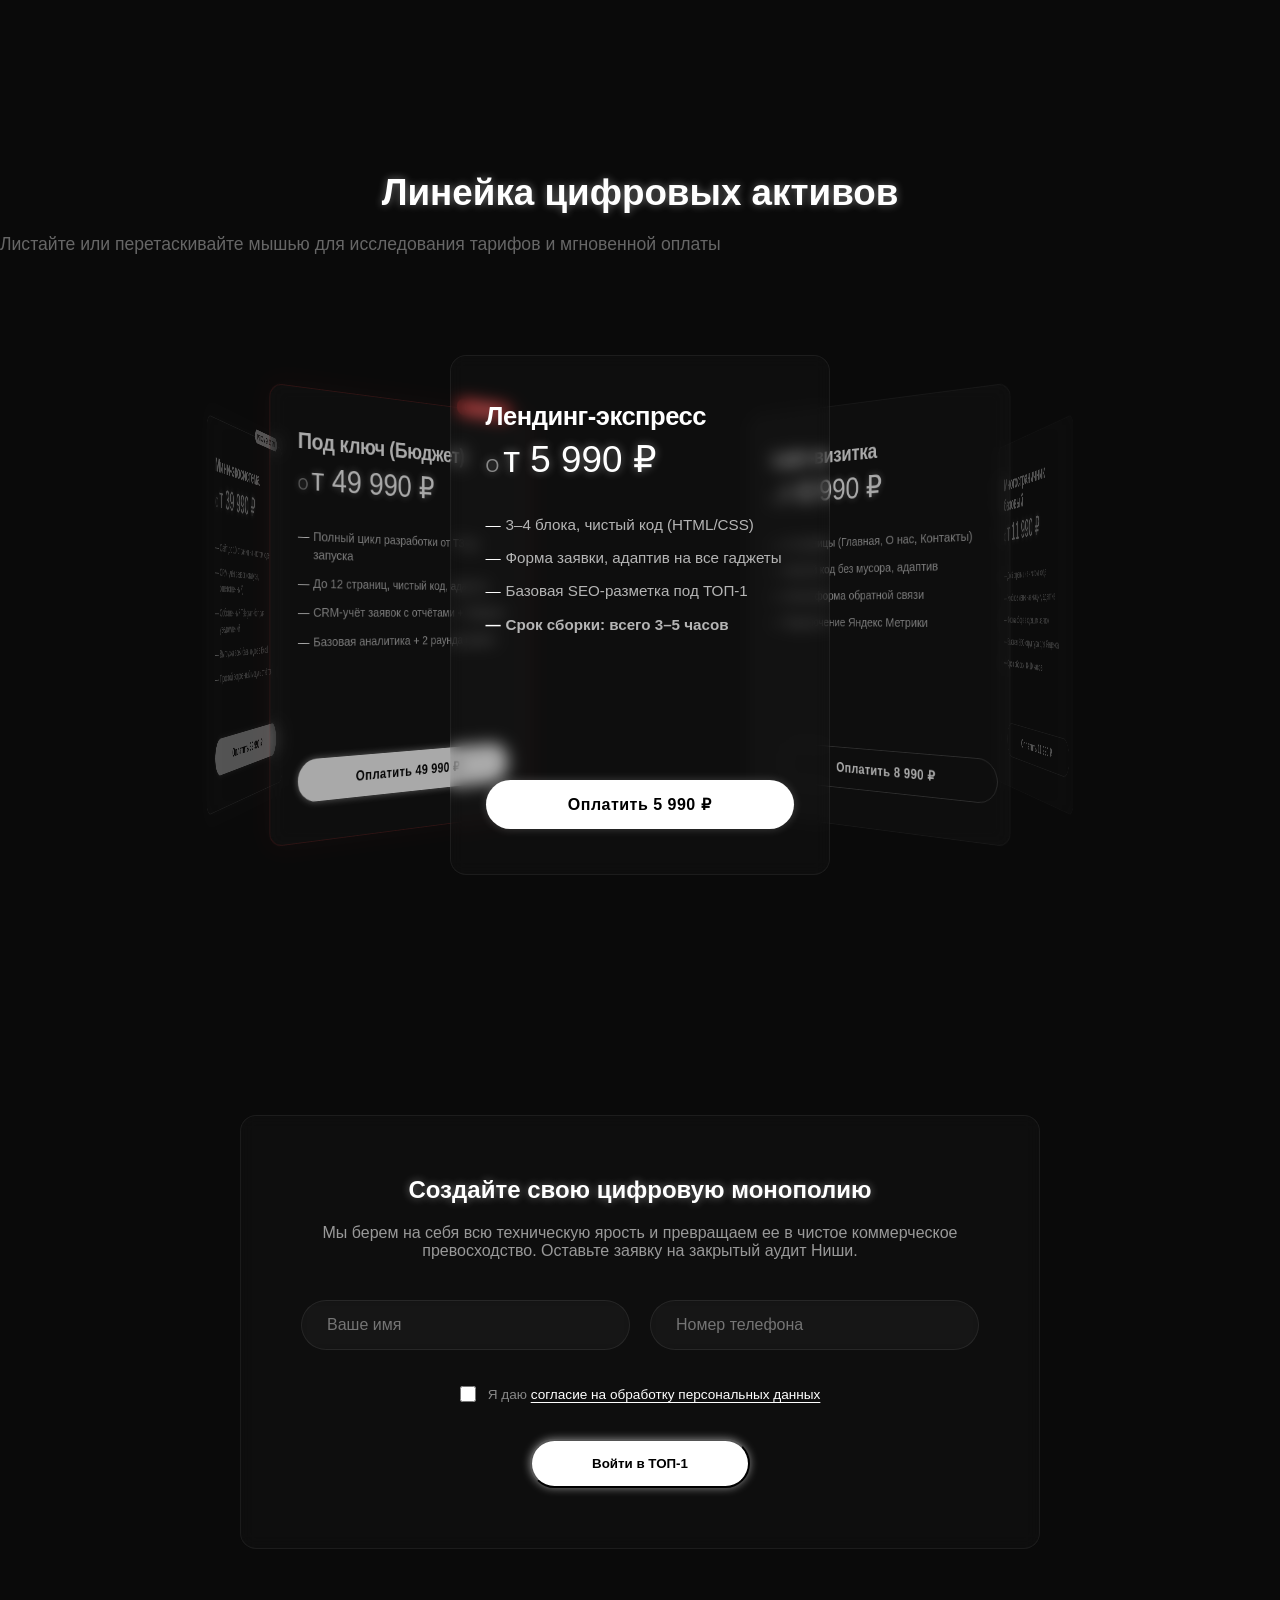
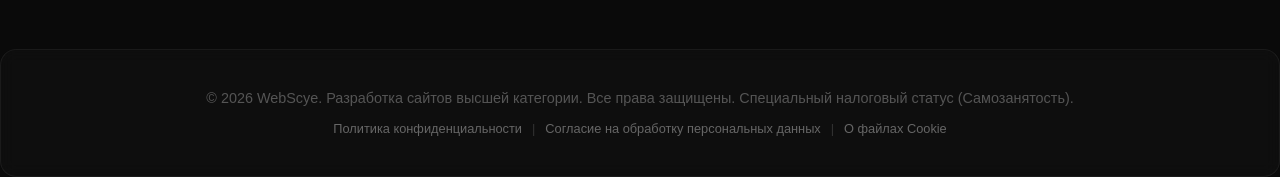
==== commit 06e2efa7: "Update index.html" ====
--- a/index.html
+++ b/index.html
@@ -230,7 +230,7 @@
                             <li>Базовая SEO‑разметка под ТОП-1</li>
                             <li style="color: #fff; font-weight: 600;">Срок сборки: всего 3–5 часов</li>
                         </ul>
-                        <a href="https://yoomoney.ru" target="_blank" class="btn btn-main btn-pay-card">💳 Оплатить 5 990 ₽</a>
+                        <a href="https://yoomoney.ru" target="_blank" class="btn btn-main btn-pay-card"> Оплатить 5 990 ₽</a>
                     </div>
 
                     <!-- Тариф 2 -->
@@ -243,7 +243,7 @@
                             <li>Умная форма обратной связи</li>
                             <li>Подключение Яндекс Метрики</li>
                         </ul>
-                        <a href="https://yoomoney.ru" target="_blank" class="btn btn-secondary btn-pay-card">💳 Оплатить 8 990 ₽</a>
+                        <a href="https://yoomoney.ru" target="_blank" class="btn btn-secondary btn-pay-card"> Оплатить 8 990 ₽</a>
                     </div>
 
                     <!-- Тариф 3 -->
@@ -257,7 +257,7 @@
                             <li>Базовая SEO‑структура для Яндекса</li>
                             <li style="color: #fff; font-weight: 600;">Срок сборки: 8–10 часов</li>
                         </ul>
-                        <a href="https://yoomoney.ru" target="_blank" class="btn btn-secondary btn-pay-card">💳 Оплатить 11 990 ₽</a>
+                        <a href="https://yoomoney.ru" target="_blank" class="btn btn-secondary btn-pay-card"> Оплатить 11 990 ₽</a>
                     </div>
 
                     <!-- Тариф 4 -->
@@ -270,7 +270,7 @@
                             <li>Раздельная базовая SEO‑разметка</li>
                             <li>Удобно под разные услуги/товары</li>
                         </ul>
-                        <a href="https://yoomoney.ru" target="_blank" class="btn btn-secondary btn-pay-card">💳 Оплатить 14 990 ₽</a>
+                        <a href="https://yoomoney.ru" target="_blank" class="btn btn-secondary btn-pay-card"> Оплатить 14 990 ₽</a>
                     </div>
 
                     <!-- Тариф 5 -->
@@ -284,7 +284,7 @@
                             <li>Выгрузка базы данных из Excel</li>
                             <li>Чистый кастомный код без CMS</li>
                         </ul>
-                        <a href="https://yoomoney.ru" target="_blank" class="btn btn-secondary btn-pay-card">💳 Оплатить 17 990 ₽</a>
+                        <a href="https://yoomoney.ru" target="_blank" class="btn btn-secondary btn-pay-card"> Оплатить 17 990 ₽</a>
                     </div>
                     <!-- Тариф 6 -->
                     <div class="price-card glass carousel-item">
@@ -297,7 +297,7 @@
                             <li>Статусы «Новый/В работе/Готово»</li>
                             <li>Простая и понятная таблица отчёта</li>
                         </ul>
-                        <a href="https://yoomoney.ru" target="_blank" class="btn btn-secondary btn-pay-card">💳 Оплатить 21 990 ₽</a>
+                        <a href="https://yoomoney.ru" target="_blank" class="btn btn-secondary btn-pay-card"> Оплатить 21 990 ₽</a>
                     </div>
 
                     <!-- Тариф 7 -->
@@ -310,7 +310,7 @@
                             <li>Формы заявок, базовая SEO-оптимизация</li>
                             <li>Подключение систем веб-аналитики</li>
                         </ul>
-                        <a href="https://yoomoney.ru" target="_blank" class="btn btn-secondary btn-pay-card">💳 Оплатить 26 990 ₽</a>
+                        <a href="https://yoomoney.ru" target="_blank" class="btn btn-secondary btn-pay-card"> Оплатить 26 990 ₽</a>
                     </div>
 
                     <!-- Тариф 8 -->
@@ -323,7 +323,7 @@
                             <li>Уведомления о заявках падают в чат</li>
                             <li>Защита от дублей, простая логика</li>
                         </ul>
-                        <a href="https://yoomoney.ru" target="_blank" class="btn btn-secondary btn-pay-card">💳 Оплатить 32 990 ₽</a>
+                        <a href="https://yoomoney.ru" target="_blank" class="btn btn-secondary btn-pay-card"> Оплатить 32 990 ₽</a>
                     </div>
 
                     <!-- Тариф 9 -->
@@ -338,7 +338,7 @@
                             <li>Выгрузка всей базы лидов в Excel</li>
                             <li>Простой встроенный модуль отчётов</li>
                         </ul>
-                        <a href="https://yoomoney.ru" target="_blank" class="btn btn-main btn-pay-card">💳 Оплатить 39 990 ₽</a>
+                        <a href="https://yoomoney.ru" target="_blank" class="btn btn-main btn-pay-card"> Оплатить 39 990 ₽</a>
                     </div>
 
                     <!-- Тариф 10 -->
@@ -352,7 +352,7 @@
                             <li>CRM‑учёт заявок с отчётами + Telegram</li>
                             <li>Базовая аналитика + 2 раунда правок</li>
                         </ul>
-                        <a href="https://yoomoney.ru" target="_blank" class="btn btn-shiny btn-pay-card">💳 Оплатить 49 990 ₽</a>
+                        <a href="https://yoomoney.ru" target="_blank" class="btn btn-shiny btn-pay-card"> Оплатить 49 990 ₽</a>
                     </div>
                 </div>
             </div>
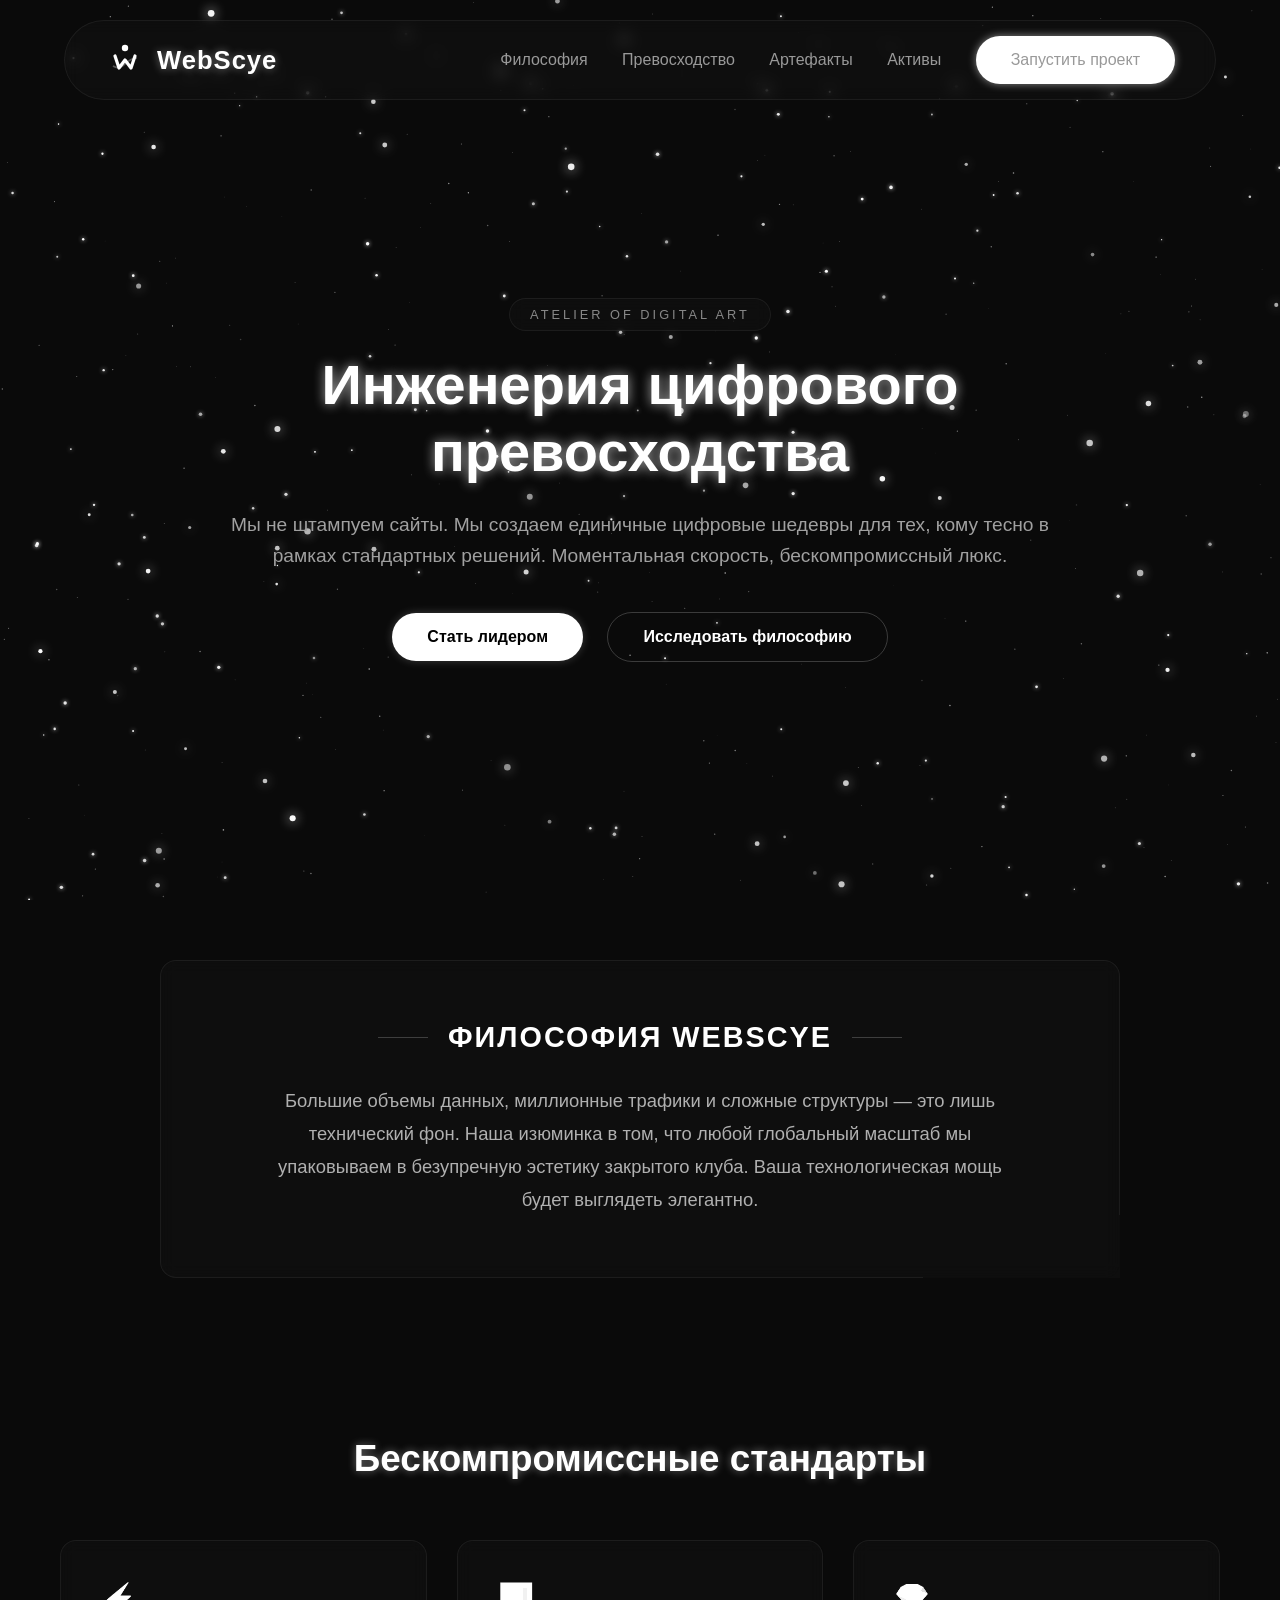
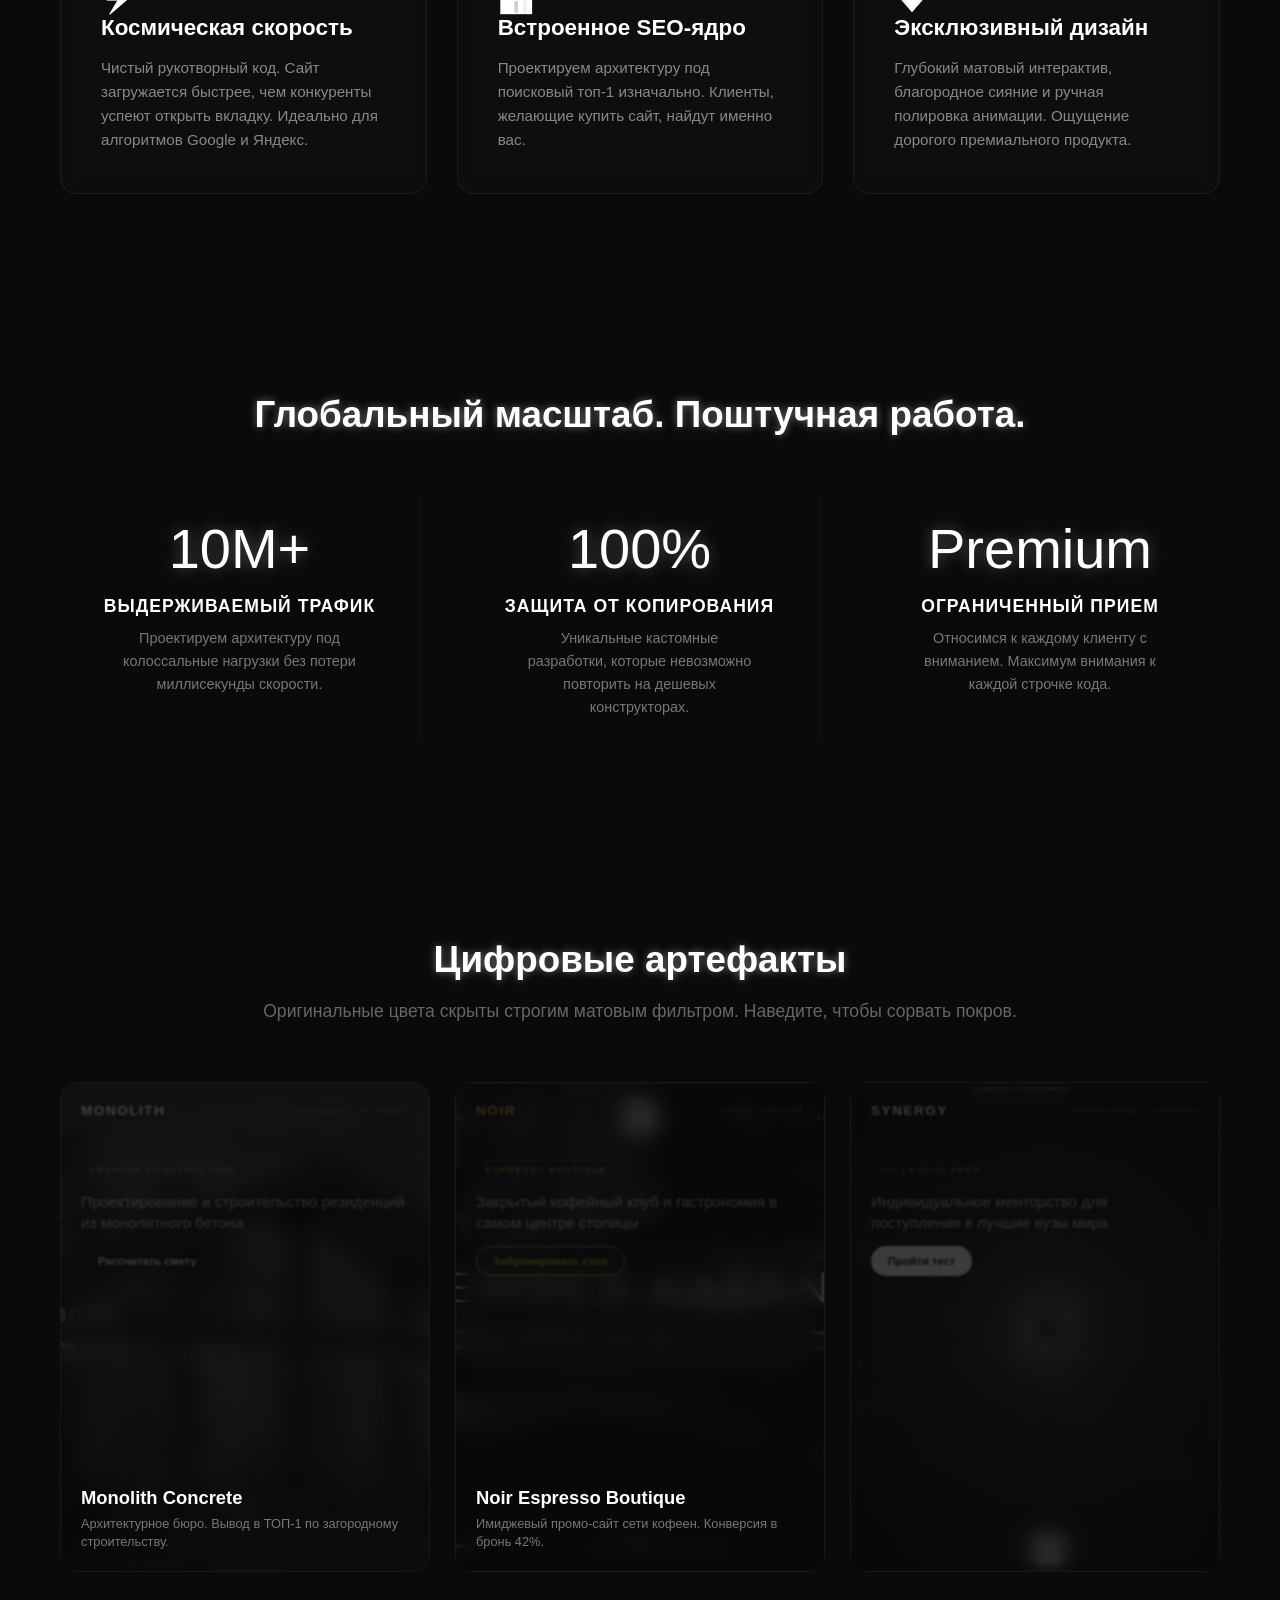
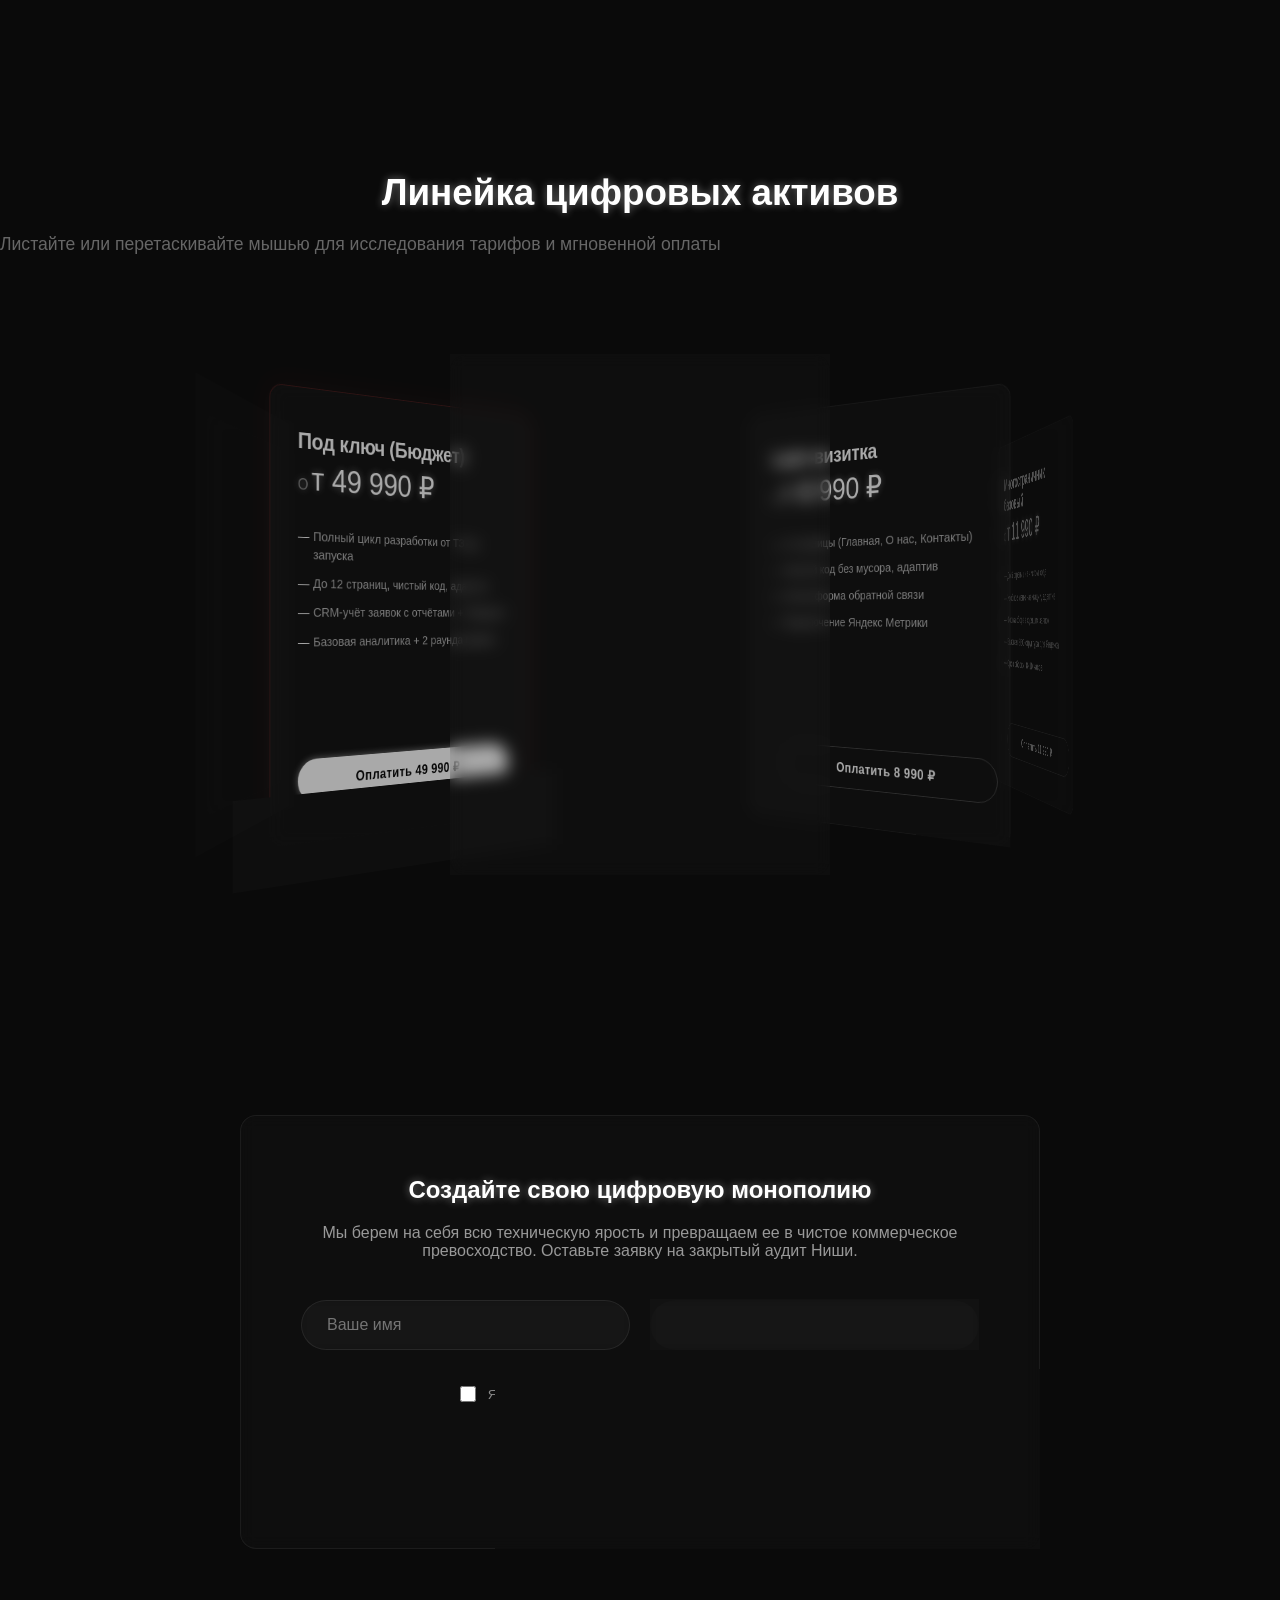
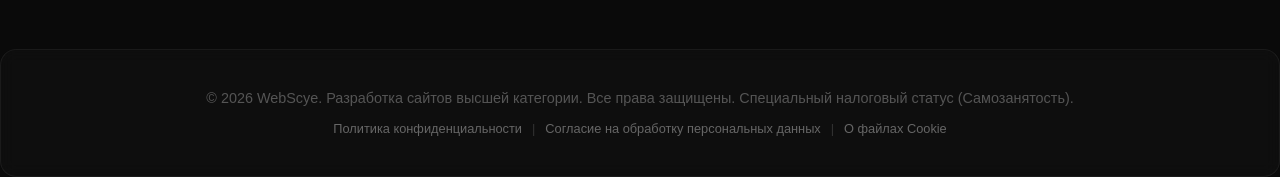
==== commit 54167b94: "Update index.html" ====
--- a/index.html
+++ b/index.html
@@ -125,9 +125,9 @@
                     <p>Уникальные кастомные разработки, которые невозможно повторить на дешевых конструкторах.</p>
                 </div>
                 <div class="scale-item">
-                    <span class="scale-number">Limited</span>
+                    <span class="scale-number">Premium</span>
                     <h4>Ограниченный прием</h4>
-                    <p>Берем в работу не более 3 проектов в месяц. Максимум внимания к каждой строчке кода.</p>
+                    <p>Относимся к каждому клиенту с вниманием. Максимум внимания к каждой строчке кода.</p>
                 </div>
             </div>
         </section>
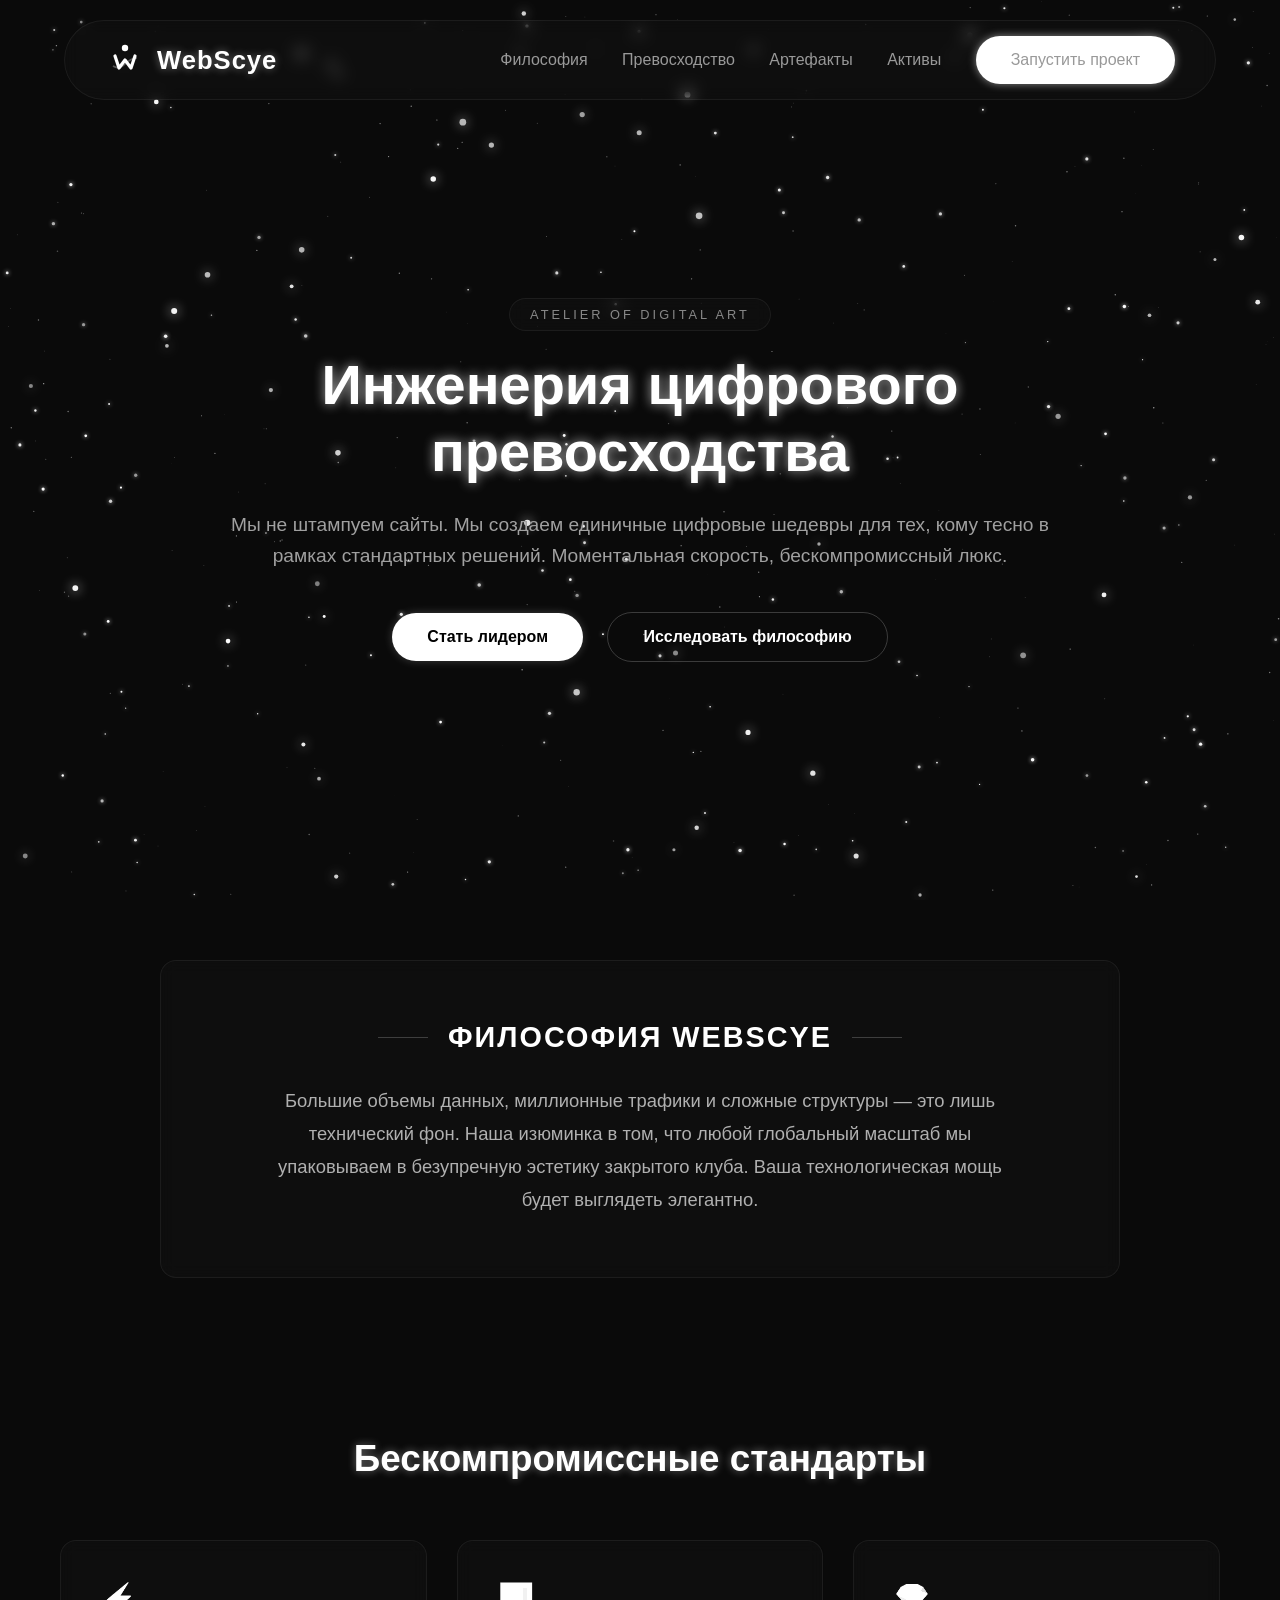
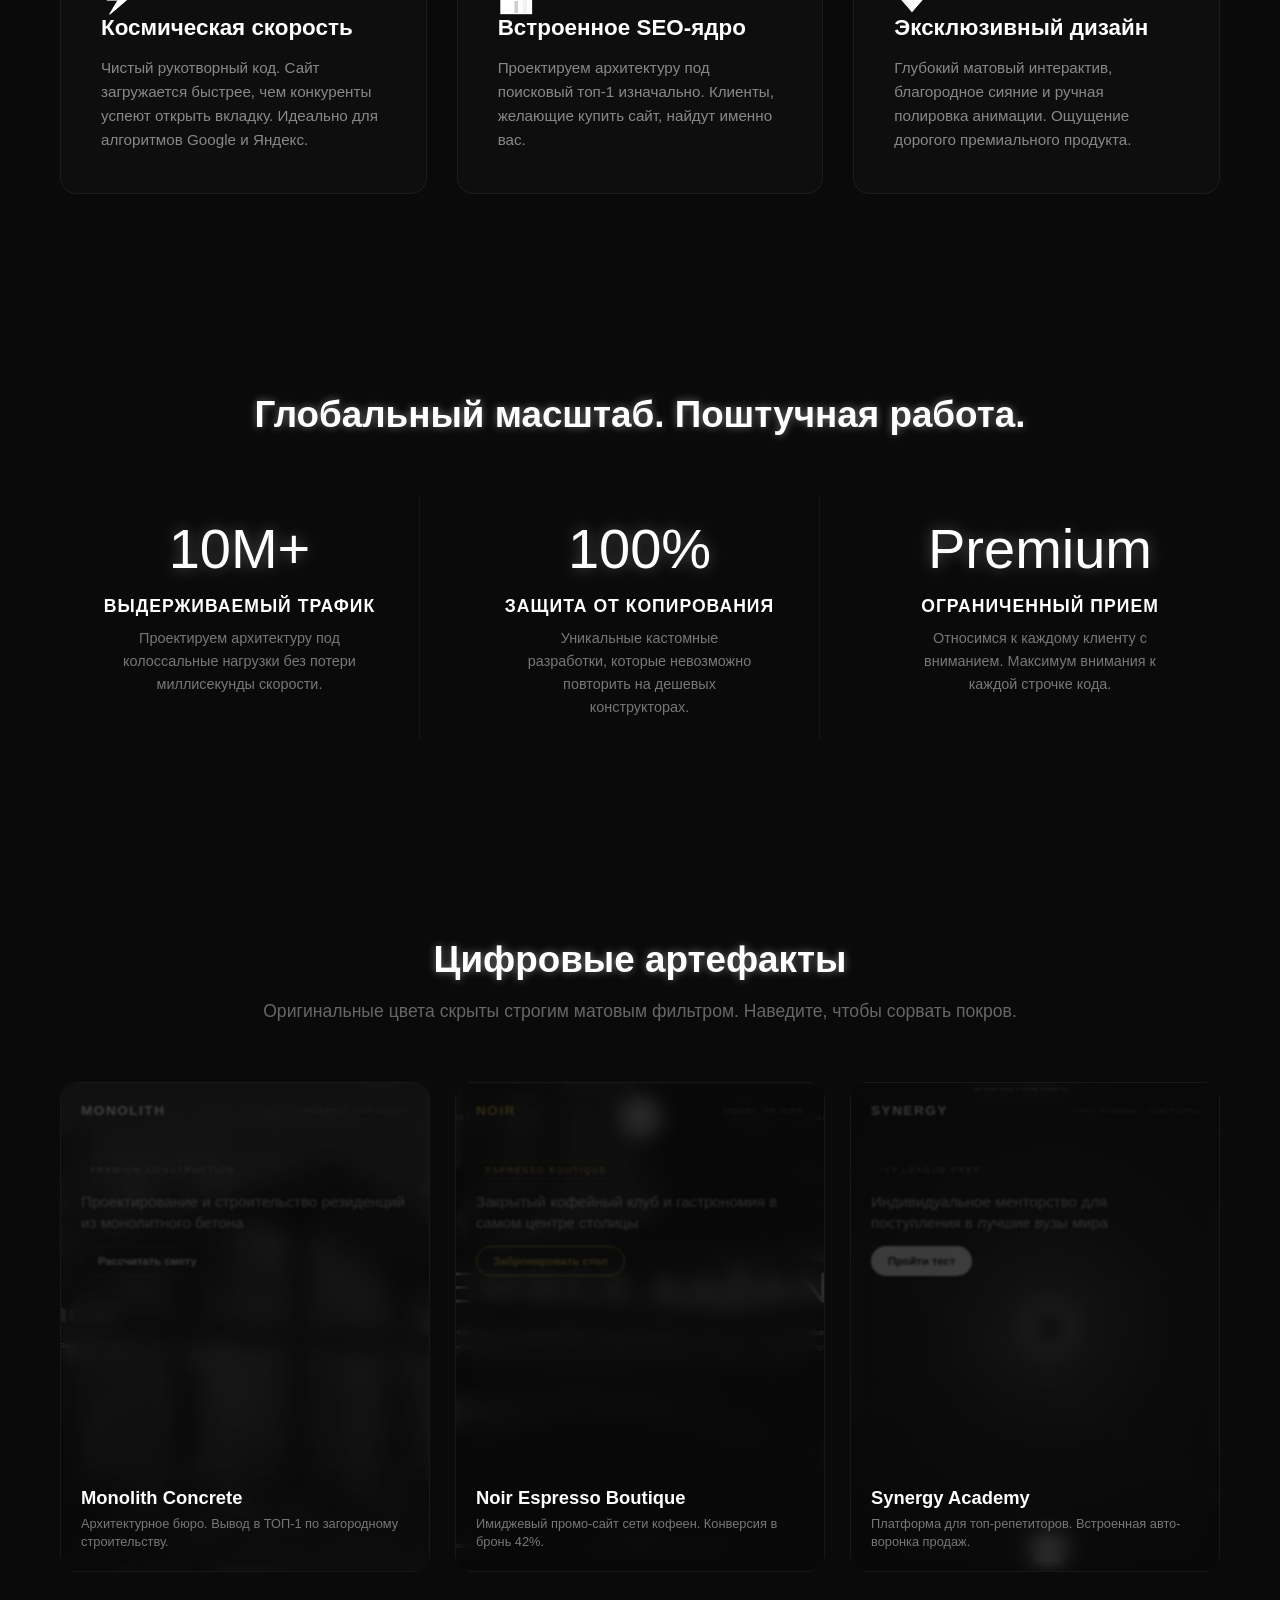
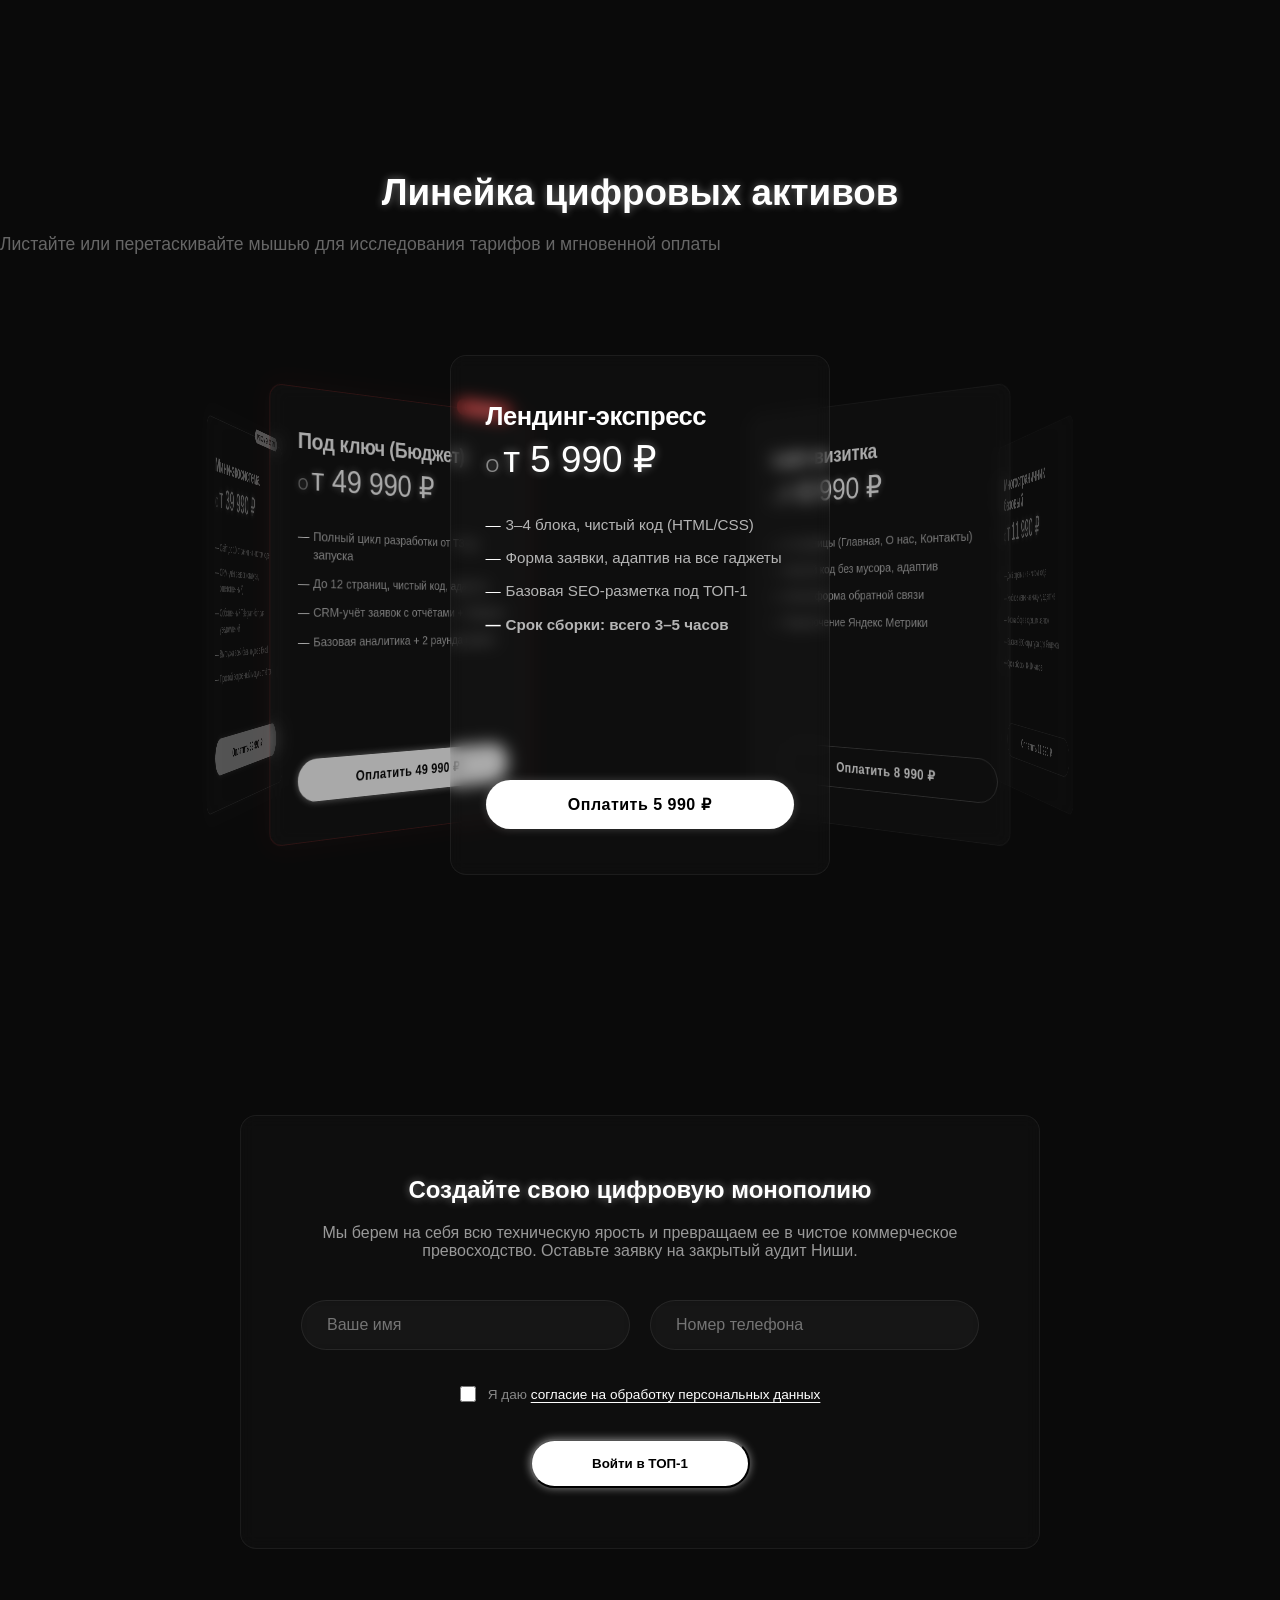
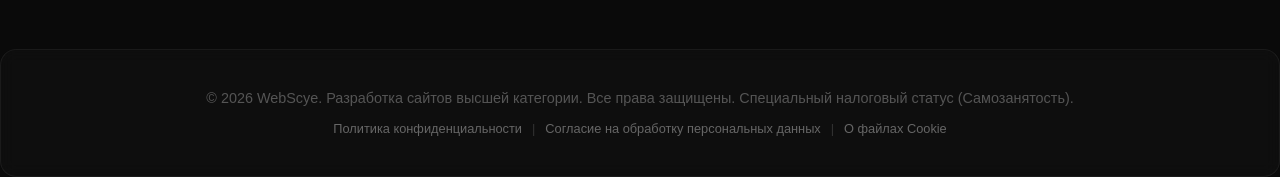
==== commit 6201e025: "Update index.html" ====
--- a/index.html
+++ b/index.html
@@ -49,7 +49,7 @@
             <a href="#advantages">Превосходство</a>
             <a href="#portfolio">Артефакты</a>
             <a href="#pricing">Активы</a>
-            <a href="#cta" class="btn btn-shiny">Запустить проект</a>
+            <a href="https://vk.ru/club239234998" class="btn btn-shiny">Запустить проект</a>
         </nav>
     </header>
     <main>
